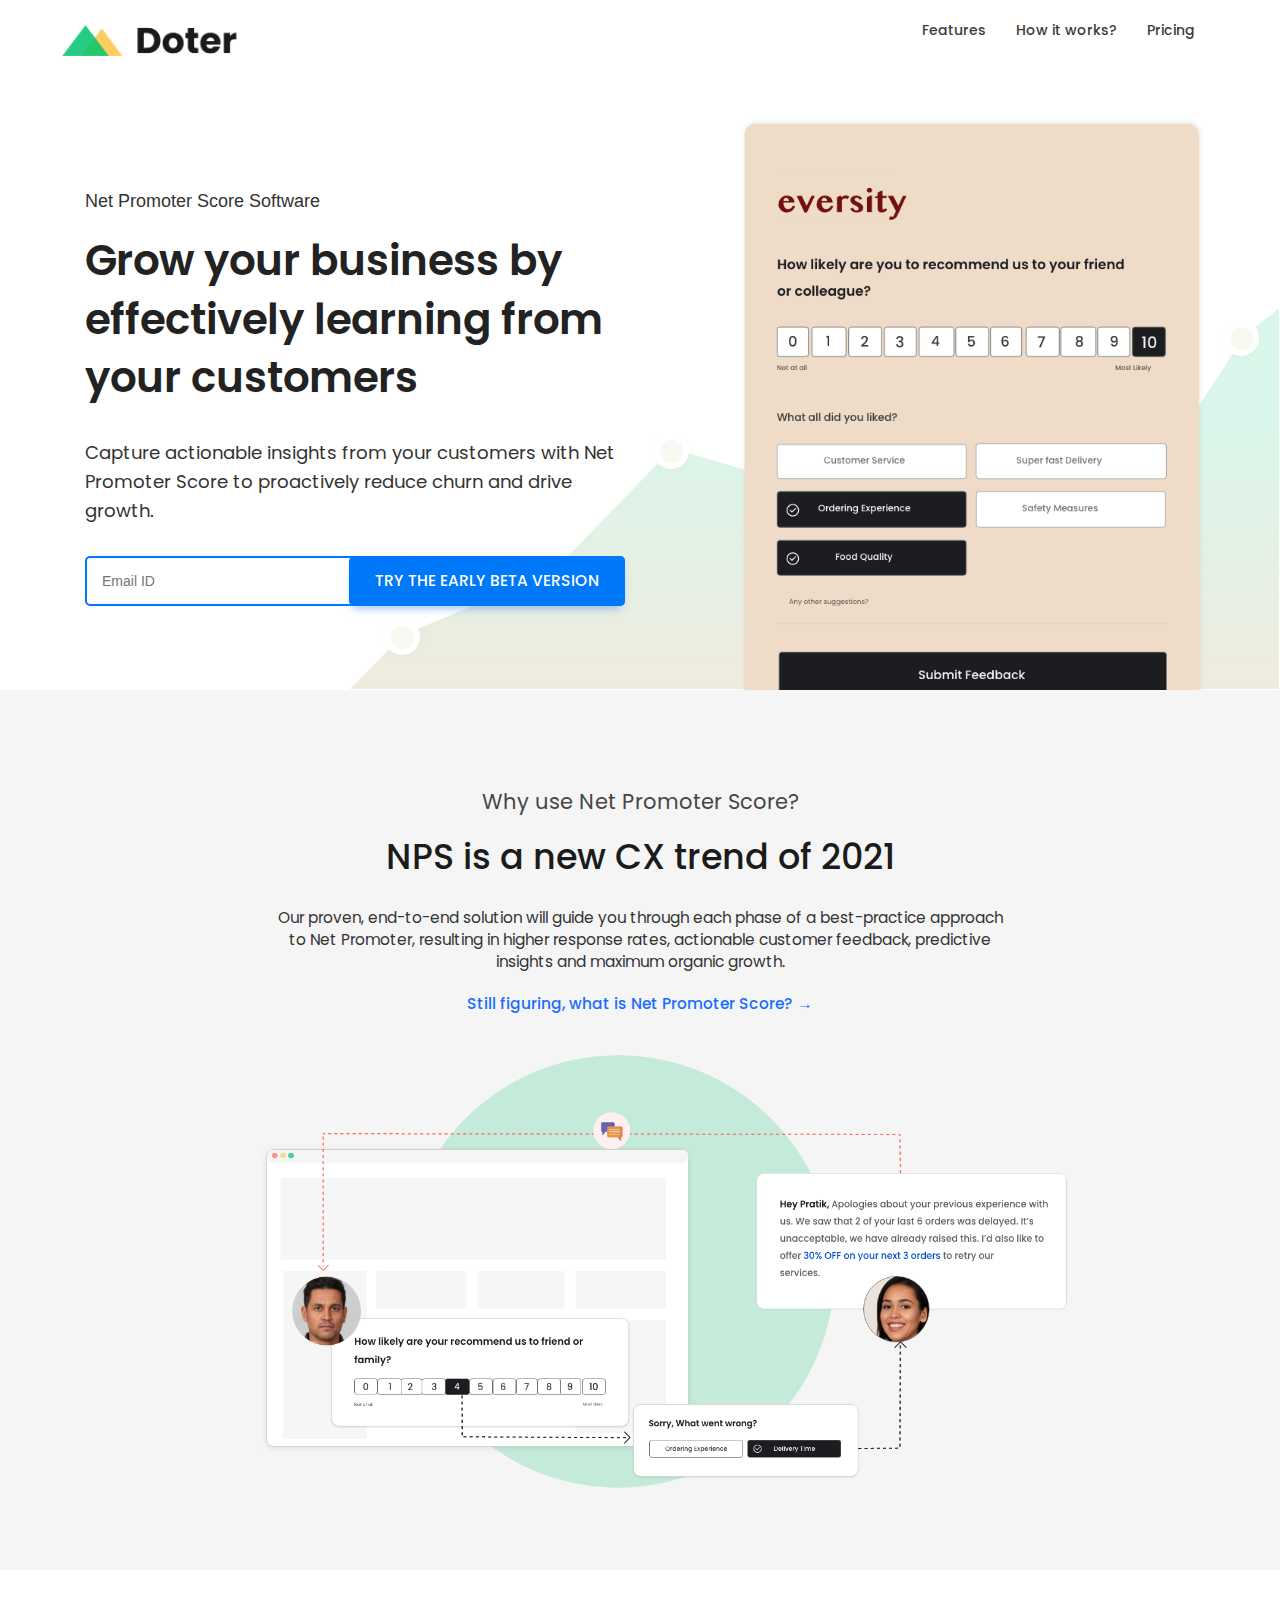
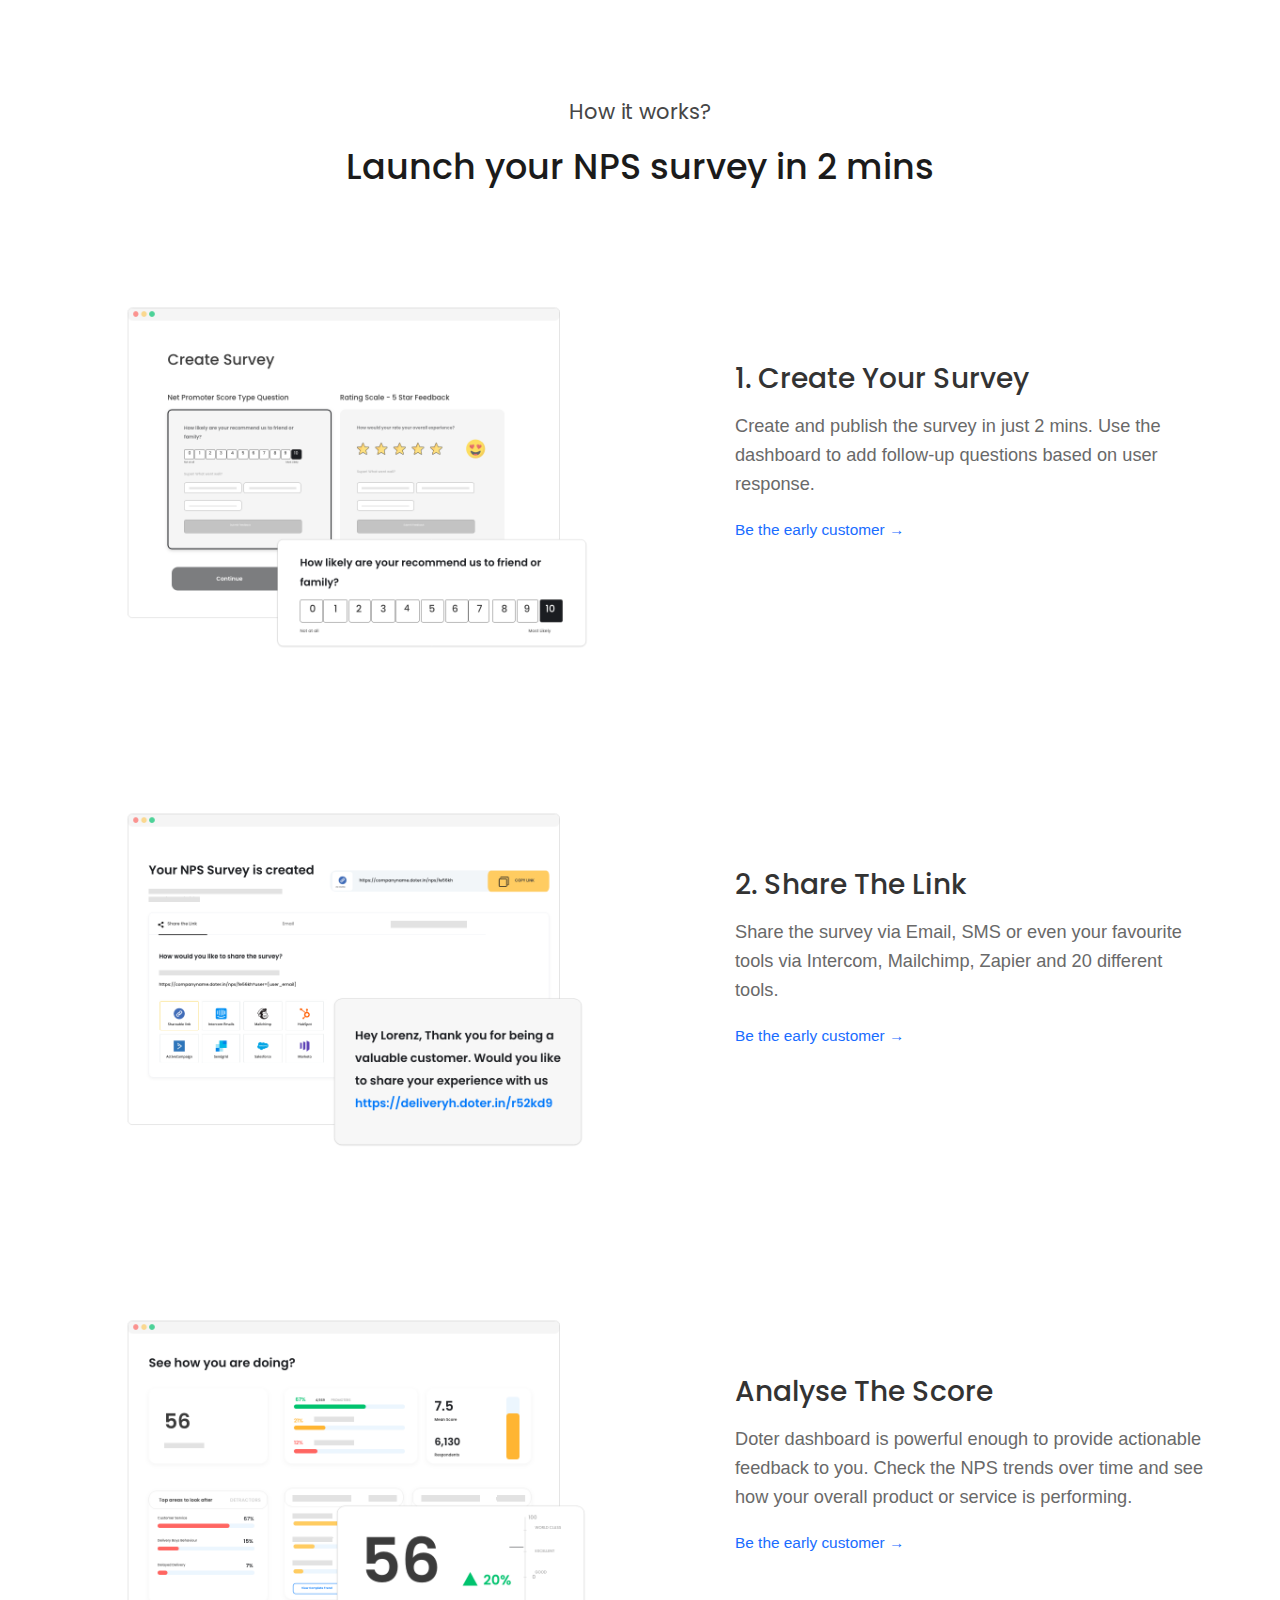
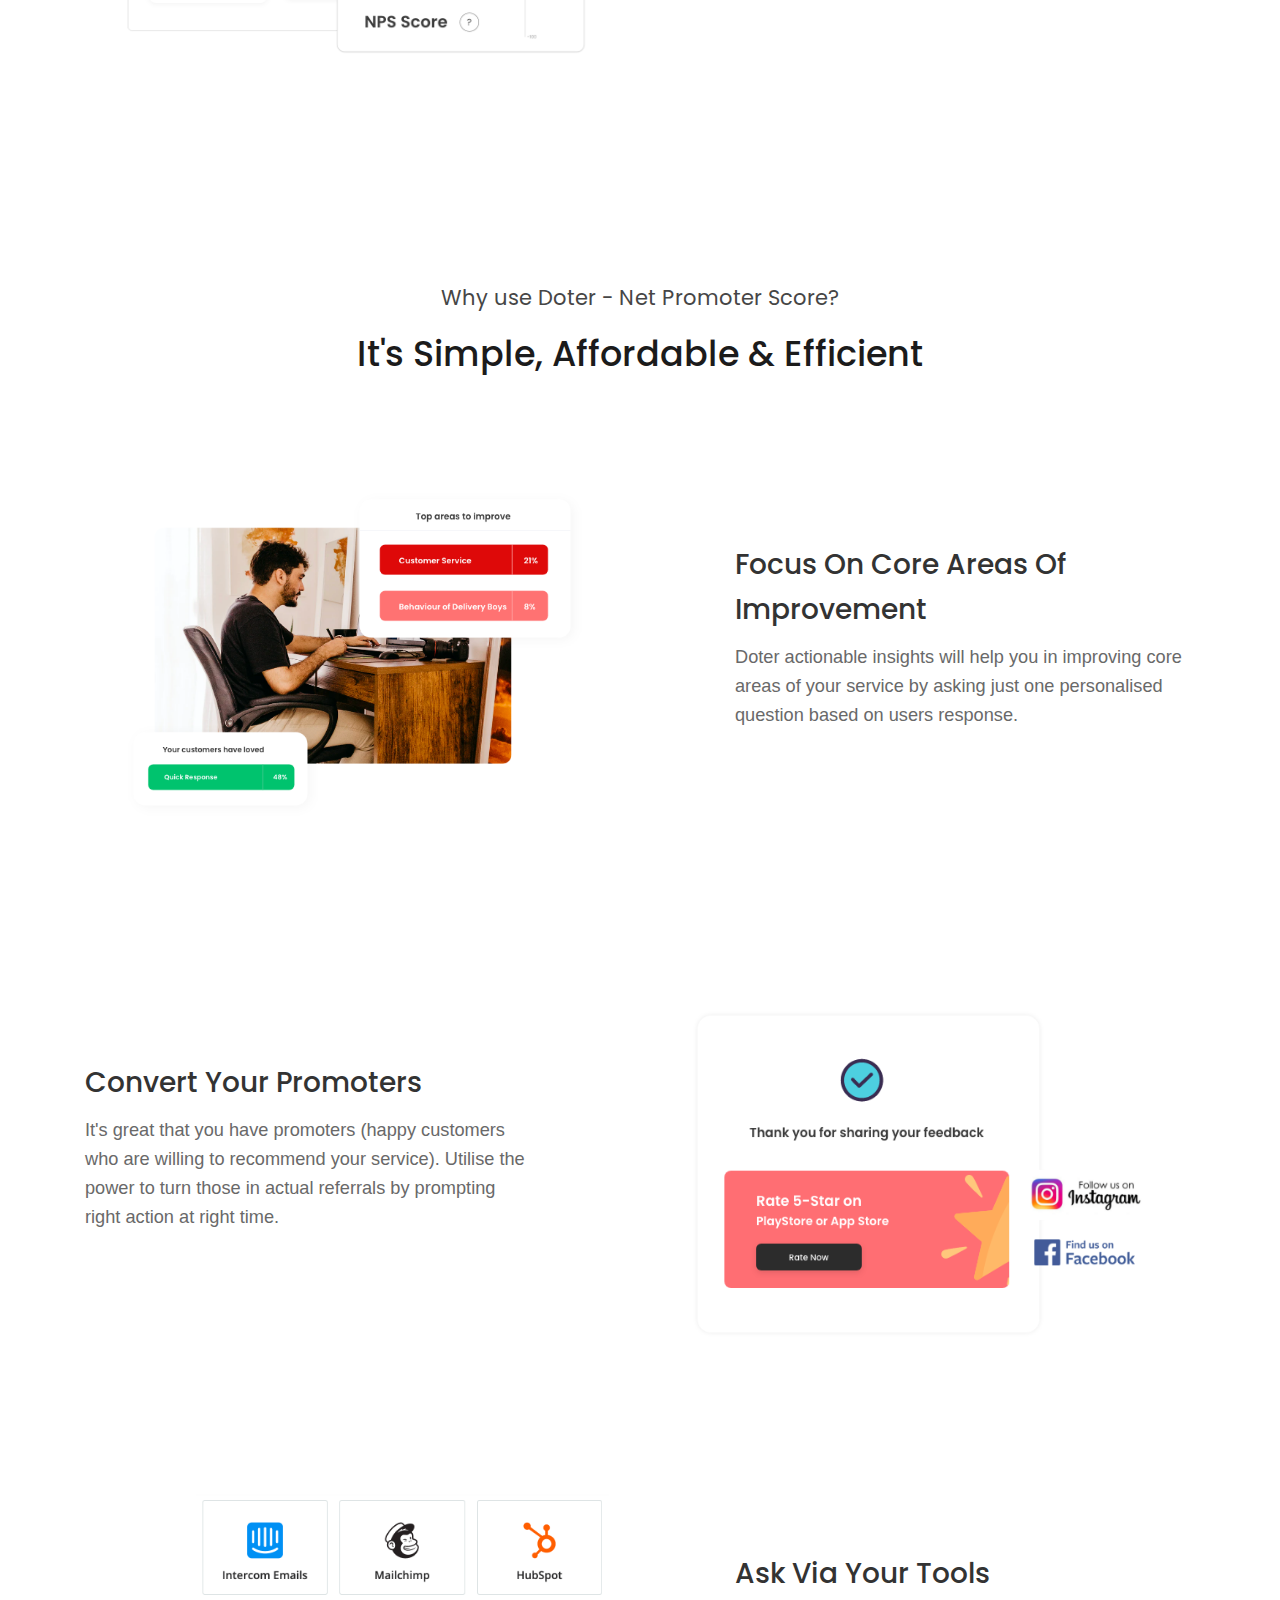
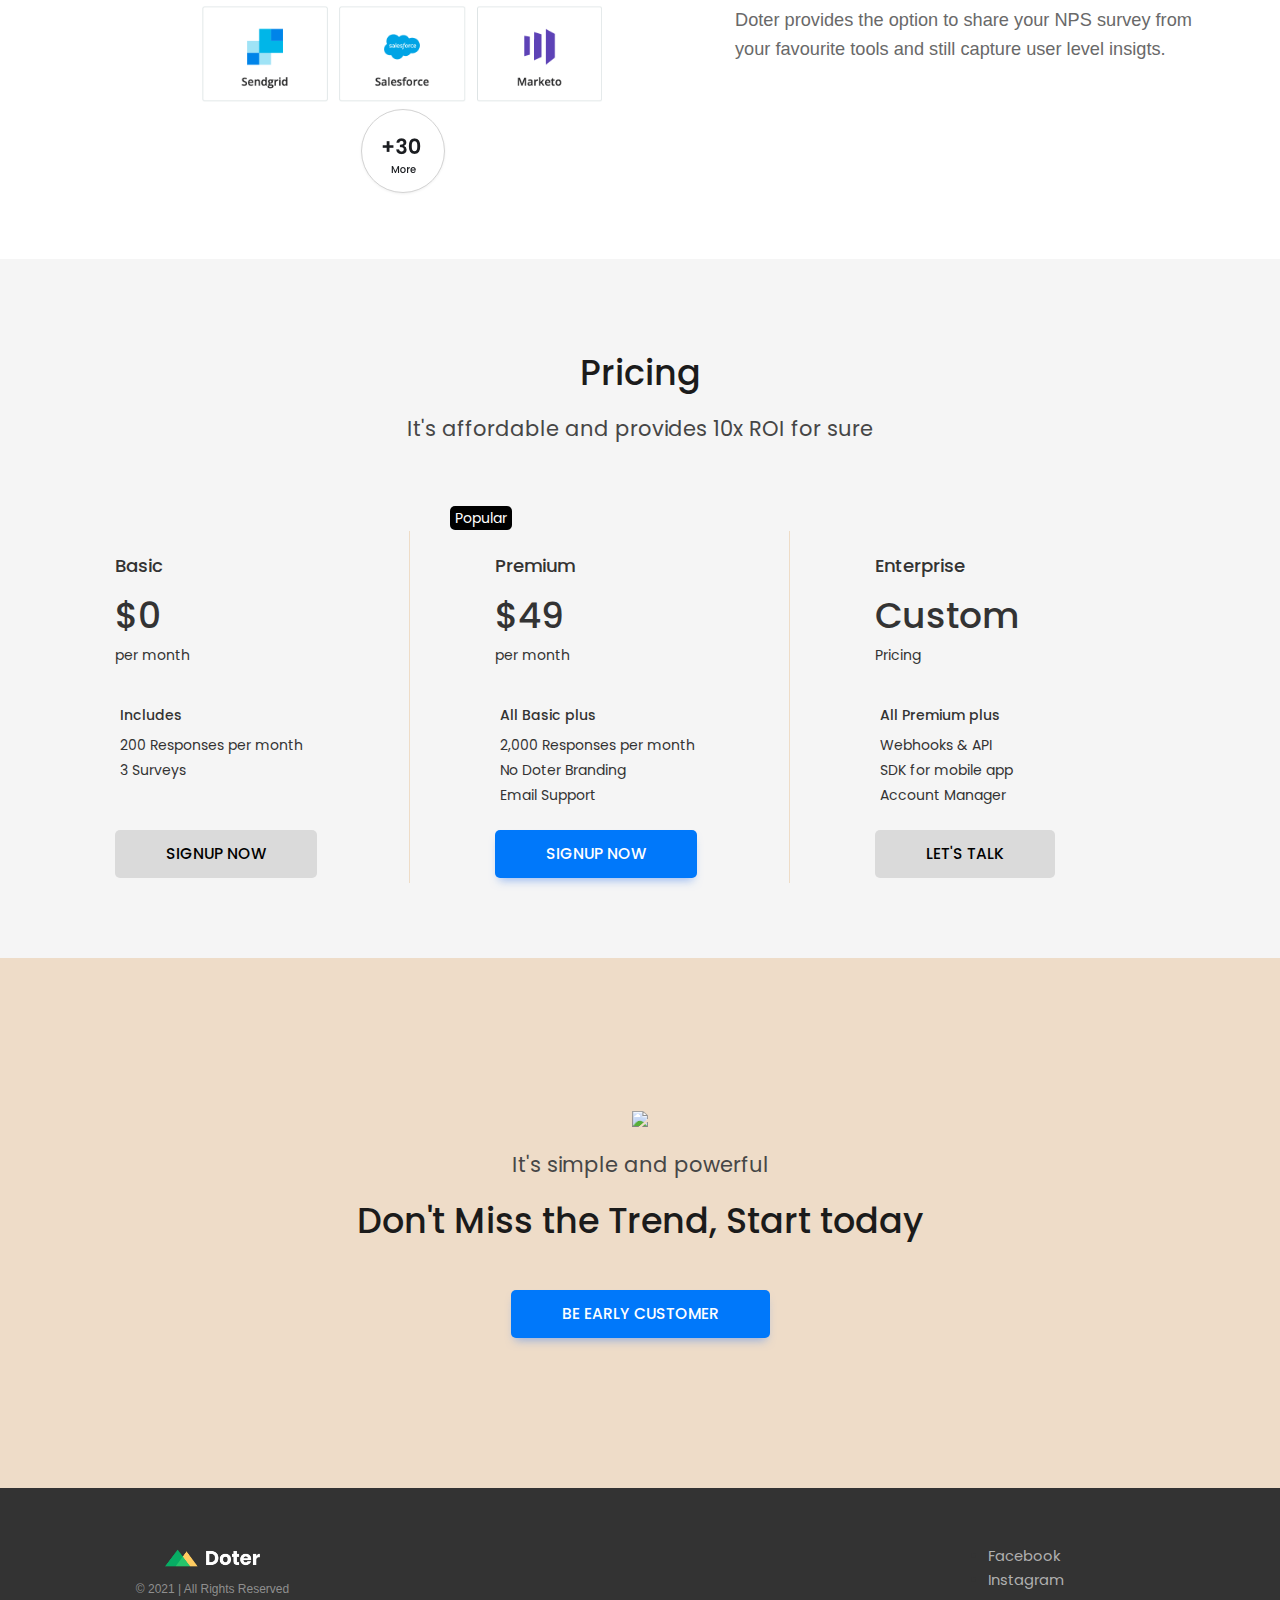
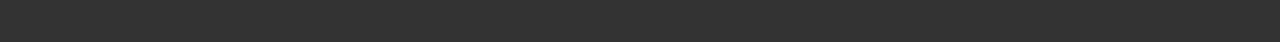
==== index.html @ 9d9ade74 "Added the Drift plugin" ====
<!DOCTYPE html>
<html lang="en">
<head>
<meta charset="utf-8">
<meta http-equiv="X-UA-Compatible" content="IE=edge,chrome=1">
<meta name="viewport" content="width=device-width, initial-scale=1.0, maximum-scale=1.0, user-scalable=no">
<meta property="fb:admins" content="">
<title>Doter - NPS Survey Tool</title>
<meta name="title" content="Doter - NPS Survey Tool">
<meta name="description" content="Use Net Promoter Score to capture actionable insights from your customers to proactively reduce churn and drive growth. Forever free plan available to get you started.">
<!-- Open Graph / Facebook -->
<meta property="og:type" content="website">
<meta property="og:url" content="https://www.doter.co/">
<meta property="og:title" content="Doter - NPS Survey Tool">
<meta property="og:description" content="Use Net Promoter Score to capture actionable insights from your customers to proactively reduce churn and drive growth. Forever free plan available to get you started.">
<meta property="og:image" content="https://i.imgur.com/sknbDnj.png">
<meta property="twitter:card" content="summary_large_image">
<meta property="twitter:url" content="https://www.doter.co/">
<meta property="twitter:title" content="Doter - NPS Survey Tool">
<meta property="twitter:description" content="Use Net Promoter Score to capture actionable insights from your customers to proactively reduce churn and drive growth. Forever free plan available to get you started.">
<meta property="twitter:image" content="https://i.imgur.com/sknbDnj.png">

<link rel="shortcut icon" type="image/jpg" href="https://i.imgur.com/Pq2RTw8.png"/>
<link rel="preconnect" href="https://fonts.gstatic.com">
<link href="https://fonts.googleapis.com/css2?family=Poppins:wght@400;500;600;700&display=swap" rel="stylesheet">
<link rel="stylesheet" href="css/bootstrap.min.css" type="text/css">
<link rel="stylesheet" href="css/common.css" type="text/css">
<link rel="stylesheet" href="css/home.css" type="text/css">
<link rel="stylesheet" href="css/prism.css" type="text/css">
</head>
<body>
<div class="container-wrap">
	<nav class="navbar navbar-default navbar-inverse navbar-home header navbar-transparent topnav mobile" role="navigation">
		<div class="container topnav">
			<div class="navbar-header">
				<!-- <button type="button" class="navbar-toggle" data-toggle="collapse"
						data-target="#bs-example-navbar-collapse-1">
					<a href="#"> Login </a>
				</button> -->
				<a class="navbar-brand topnav" href="/"> <img src="img/doter-logo-wh-1.png" class="logo img-responsive" alt="Doter"></a>
			</div>
			<div class="collapse navbar-collapse" id="bs-example-navbar-collapse-1">
				<ul class="nav navbar-nav navbar-right">
					<li class=""><a class="page-scroll" href="#features">Features</a></li>
					<li class=""><a class="page-scroll" href="#how-it-works"> How it works?</a></li>
					<li class=""><a class="page-scroll" href="#pricing"> Pricing</a></li>
					<!-- <li class="btn-h-login"><a class="page-scroll btn-head-login" href="#" > Login </a></li> -->
				</ul>
			</div>
		</div>
	</nav>	<!-- Header -->
<div class="home-top-section section-home-header bg-white">
	<div class="container">
			<div class="mobile"></div>
			<div class="col-md-6 col-sm-12 head-content intro-message text-left font">
				<h4 class="section-text">Net Promoter Score Software</h4>
				<h1 class="text-bg">Grow your business by effectively learning from your customers</h1>
				<div class="mar-t-30 no-padding">
					<h3>Capture actionable insights from your customers with Net Promoter Score to proactively reduce churn and drive growth.</h3>
					<div class="mar-t-30 no-padding">
						<form id="join-waitlist" method="post" action="https://api.formcake.com/api/form/898a1844-baef-4533-847d-206c8673f91e/submission">
							<input type="email" placeholder="Email ID" name="email" id="email" class="input-form-email" required/>
							<button type="submit" class="btn btn-main btn-main-home btn-main-home-waitlist" id="btn-betalist"> Try the early beta version </button>
							<!-- <h4 class="sec-message"> 86 users waiting </h4> -->
						</form>	
						<div id="waitlist-thanks"> Thank you for the sharing your email. We will reach out to you with a quick product demo and try out the beta product. </div>
						<!-- <h4 class="sec-message"> No credit card required </h4>
						<h4 class="sec-message"> FREE forever plan available </h4> -->
					</div>
				</div>
			</div>	
			<div class="col-md-5 col-md-offset-1 col-sm-12">
				<div class="intro-img intro-img-abs"> <img class="__img" src="img/main-survey4.png"> </div>
			</div>
			<div class="clearfix"></div>
		</div>
	</div>
</div>
<section class="pad-75 bg-light-grey pos-rel">
	<div class="container">
        <div class="section-title text-center">
        	<h4>Why use Net Promoter Score?</h4>
        	<h2> NPS is a new CX trend of 2021</h2>
        	<div class="col-md-8 col-md-offset-2 mar-t-20">
        		<p class="mar-b-20"> Our proven, end-to-end solution will guide you through each phase of a best-practice approach to Net Promoter, resulting in higher response rates, actionable customer feedback, predictive insights and maximum organic growth.</p>
        		<a href="#join-waitlist" class="btn-basic mar-t-30">Still figuring, what is Net Promoter Score? &#8594;</a>
        	</div>
        	<div class="col-md-10 col-md-offset-1 mar-t-20 main-section-img">
        		<img class="__img" src="img/main-section-3.png"> 
        	</div>	
        	<div class="clearfix"></div>
        </div>
    </div>
</section>        
<!--  <section class="pad-50 bg-dark-blue pos-rel">
	<div class="container">
        <div class="section-title text-center">
        	<h4 class="text-white">Trusted by 1000+ local stores</h4>
        </div>
        <div>
        	<ul class="product-categories">
	            <li> <div class="col-md-3 col-xs-2"> <img src="https://i.imgur.com/DaxDMt1.png" alt="Online Milk Delivery"> </div>
	            	 <div class="col-md-9 col-xs-10"> <h5> Grocery Store </h5> </div>
	            	 <div class="clearfix"></div>
	          	</li>
	          	<li> <div class="col-md-3 col-xs-2"> <img src="https://i.imgur.com/9ysGSbn.png" alt="Online Milk Delivery"> </div>
	            	 <div class="col-md-9 col-xs-10 no-padding"> <h5> Bakery & Cake Shop </h5> </div>
	            	 <div class="clearfix"></div>
	           	</li>
	          	<li> <div class="col-md-3 col-xs-2"> <img src="https://i.imgur.com/y8yGzyO.png" alt="Online Milk Delivery"> </div>
	            	 <div class="col-md-9 col-xs-10"> <h5> Sweets Shop </h5> </div>
	            	 <div class="clearfix"></div>
	          	</li>
	          	<li> <div class="col-md-3 col-xs-2"> <img src="https://i.imgur.com/InZ6X5l.png" alt="Online Milk Delivery"> </div>
	            	 <div class="col-md-9 col-xs-10"> <h5> Flower Shop </h5> </div>
	            	 <div class="clearfix"></div>
	          	</li>
	          	<li> <div class="col-md-3 col-xs-2"> <img src="https://i.imgur.com/oeuK0PM.png" alt="Online Milk Delivery"> </div>
	            	 <div class="col-md-9 col-xs-10"> <h5> Fish & Meat Mart </h5> </div>
	            	 <div class="clearfix"></div>
	          	</li>
	          	<li> <div class="col-md-3 col-xs-2"> <img src="https://i.imgur.com/qQRiybR.png" alt="Online Milk Delivery"> </div>
	            	 <div class="col-md-9 col-xs-10"> <h5> +100 More types </h5> </div>
	            	 <div class="clearfix"></div>
	          	</li>
	        </ul>
        </div>
	</div>    
</section>  --> 
<section class="section-outcomes pad-75 bg-white" id="how-it-works">
    <div class="container">
        <div class="section-title text-center mar-t-50">
            <h4>How it works?</h4>
            <h2>Launch your NPS survey in 2 mins</h2>
        </div>	
        <div class="mar-t-50">
	        	<div class="col-md-6 col-sm-6 col-xs-12 mar-t-20">
		            <div class="mockup mockup-main mockup-main-left">
		                <img src="img/hw-main-create-1.png" class="img-responsive animated zoomIn" alt="">
		            </div>  
		        </div>
	        	<div class="col-md-5 col-md-offset-1 col-sm-offset-0 col-sm-6 col-xs-12 section-text pad-50 mar-t-50 mockup-section-text-m">
		            <h3 class="group-title">1. Create your survey</h3>
		            <p class="mar-b-20">
		               Create and publish the survey in just 2 mins. Use the dashboard to add follow-up questions based on user response.
					</p>
					<a href="#join-waitlist" class="btn-basic mar-t-30">Be the early customer &#8594; </a>
		            <div class="clearfix"></div>
		        </div>  
		        <div class="clearfix"></div>
	    </div>
        <div class="mar-t-50">
	        	<div class="col-md-6 col-sm-6 col-xs-12 mar-t-20">
		            <div class="mockup mockup-main mockup-main-left">
		                <img src="img/hw-share.png" class="img-responsive animated zoomIn" alt="">
		            </div>  
		        </div>
	        	<div class="col-md-5 col-md-offset-1 col-sm-offset-0 col-sm-6 col-xs-12 section-text pad-50 mar-t-50 mockup-section-text-m">
		            <h3 class="group-title">2. Share the link</h3>
		            <p class="mar-b-20">
		               Share the survey via Email, SMS or even your favourite tools via Intercom, Mailchimp, Zapier and 20 different tools.
					</p>
					<a href="#join-waitlist" class="btn-basic mar-t-30">Be the early customer &#8594; </a>
		            <div class="clearfix"></div>
		        </div>  
		        <div class="clearfix"></div>
	    </div>
	    <div class="mar-t-50">
	        	<div class="col-md-6 col-sm-6 col-xs-12 mar-t-20">
		            <div class="mockup mockup-main mockup-main-left">
		                <img src="img/hw-analyse.png" class="img-responsive animated zoomIn" alt="">
		            </div>  
		        </div>
	        	<div class="col-md-5 col-md-offset-1 col-sm-offset-0 col-sm-6 col-xs-12 section-text pad-50 mar-t-50 mockup-section-text-m">
		            <h3 class="group-title">Analyse the score</h3>
		            <p class="mar-b-20">
		               Doter dashboard is powerful enough to provide actionable feedback to you. Check the NPS trends over time and see how your overall product or service
		               is performing.
					</p>
					<a href="#join-waitlist" class="btn-basic mar-t-30">Be the early customer &#8594; </a>
		            <div class="clearfix"></div>
		        </div>  
		        <div class="clearfix"></div>
	    </div>
     </div>
</section> 
<section class="section-outcomes pad-50 bg-white" id="features">
    <div class="container">
        <div class="section-title text-center mar-t-50">
            <h4>Why use Doter - Net Promoter Score?</h4>
            <h2>It's Simple, Affordable & Efficient</h2>
        </div>	
        <div class="inner-container">
        	<div class="mar-t-50">
	        	<div class="col-md-6 col-sm-6 col-xs-12 mar-t-20">
		            <div class="mockup mockup-main mockup-main-left">
		                <img src="img/why-top-areas-to-improve.png" class="img-responsive animated zoomIn" alt="">
		            </div>  
		        </div>
	        	<div class="col-md-5 col-md-offset-1 col-sm-offset-0 col-sm-6 col-xs-12 section-text pad-50 mar-t-50 mockup-section-text-m">
		            <h3 class="group-title">Focus on core areas of improvement</h3>
		            <p>
		               Doter actionable insights will help you in improving core areas of your service by asking just one personalised question based on users response.
					</p>
		            <div class="clearfix"></div>
		        </div>  
		        <div class="clearfix"></div>
	    	</div>
        </div>
    </div>
</section> 

<section class="bg-white pad-50">
    <div class="container">
        <div class="inner-container">
        	<div class="col-md-6 col-sm-6 col-xs-12 pull-right">
	            <div class="mockup mockup-main">
	                <img src="img/why-convert-promoters.png" class="img-responsive animated zoomIn" alt="">
	            </div>  
	        </div>
	        <div class="col-md-5 col-sm-6 col-xs-12 section-text mockup-section-text-m pull-left">
	            <div class="pad-t-75 no-xs-padding">
	            	<h3 class="group-title">Convert your promoters</h3>
		            <p>
		               It's great that you have promoters (happy customers who are willing to recommend your service). Utilise the power to turn those in actual referrals by prompting right action at right time.
					</p>
				</div>	
	        </div>  
	        <div class="clearfix"></div>
        </div>
    </div>
</section> 
<section class="section-outcomes pad-20 bg-white">
    <div class="container">
        <div class="inner-container">
        	<div class="col-md-7 col-sm-6 col-xs-12">
	            <div class="mockup mockup-main mockup-main-left">
	                <img src="img/av-tools.png" class="img-responsive animated zoomIn" alt="">
	            </div>  
	        </div>
        	<div class="col-md-5 col-sm-6 col-xs-12 section-text pad-50 mar-t-30 no-xs-padding">
	            <h3 class="group-title">Ask via your tools</h3>
	            <p>
	               Doter provides the option to share your NPS survey from your favourite tools and still capture user level insigts.
				</p>
	            <div class="clearfix"></div>
	        </div>  
	        <div class="clearfix"></div>
        </div>
    </div>
</section> 
<section class="feature-box pad-75 bg-light-grey" id="pricing">
    <div class="container">
        <div class="section-title text-center">
            <h2>Pricing</h2>
            <h4> It's affordable and provides 10x ROI for sure</h4>
        </div>
        <div class="col-md-4 mar-t-30">
            <div class="feature pricing">
                <h3>Basic</h3>
                <h1>$0</h1>
                <p>per month</p>
                <ul>
                	<li class="text-bold"> Includes </li>
                	<li class="mar-t-10"> 200 Responses per month </li>
                	<li> 3 Surveys </li>
                </ul>	
                <a class="btn btn-main btn-main-home btn-pricing" href="#join-waitlist"> Signup Now </a> 
            </div>
        </div>
        <div class="col-md-4 mar-t-30">
            <div class="feature pricing">
            	<p class="popular-tag"> Popular </p>
            	<h3>Premium</h3>
                <h1>$49</h1>
                <p>per month</p>
                <ul>
                	<li class="text-bold"> All Basic plus </li>
                	<li class="mar-t-10"> 2,000 Responses per month </li>
                	<li> No Doter Branding </li>
                	<li> Email Support</li>
                </ul>
                <a class="btn btn-main btn-main-home" href="#join-waitlist"> Signup Now </a> 
            </div>
        </div> 
        <div class="col-md-4 mar-t-30">
            <div class="feature pricing no-border">
                <h3>Enterprise</h3>
                <h1>Custom</h1>
                <p>Pricing</p>
                <ul>
                	<li class="text-bold"> All Premium plus </li>
                	<li class="mar-t-10"> Webhooks & API</li>
                	<li> SDK for mobile app</li>
                	<li> Account Manager</li>
                </ul>
                <a class="btn btn-main btn-main-home btn-pricing" href="#join-waitlist"> Let's Talk </a> 	
            </div>
        </div>
        <div class="clearfix"></div>
    </div>
</section>
<section class="section-info bg-light-yellow pad-75" id="Trend">
	<div class="section-title text-center pad-75">
		<img src="https://i.imgur.com/cpG6Cti.png" height="64px">
	     <h4>It's simple and powerful</h4>
	     <h2>Don't Miss the Trend, Start today</h2>
	     <div class="mar-t-50">
	     <a target="_blank" class="btn btn-main btn-main-home" href="#">
			Be Early Customer
		</a> 
		</div>
	</div>	
</section>
<footer>
	<div class="footer container">
		<div class="col-md-3 text-center">
			<h3><a href="#"> <img src="img/doter-logo-bl-bg.png" height="30px" alt="Doter Free NPS Survey Tool"></a></h3>
			<h6 class="text-grey text-center"> © 2021 | All Rights Reserved </h6>

		</div>
		<div class="col-md-3 mar-t-20">
			<ul class="footer-links">
				<!-- <li><a href="#"> Blog </a></li>
				<li><a href="#"> Sitemap </a></li> -->
			</ul>
		</div>
		<div class="col-md-3 mar-t-20">
			<ul class="footer-links">
				<!-- <li><a href="/terms"> Terms & Conditions </a></li>
				<li><a href="/terms"> Privacy & Policy </a></li> -->
			</ul>
		</div>
		<div class="col-md-3 mar-t-20">
			<ul class="footer-links">
				<li><a href="https://www.facebook.com/doternps" target="_blank">Facebook</a></li>
				<li><a href="#" target="_blank"> Instagram</a></li>
			</ul>
		</div>
		<div class="clearfix"></div>
	</div>
</footer>
</body>
<!-- <script src="js/jquery.js"></script>
<script src="js/bootstrap.min.js"></script>
<script src="js/jquery.easing.min.js"></script>
<script src="js/jquery.mousewheel-3.0.6.pack.js"></script>
 <script>
    // jQuery to collapse the navbar on scroll
function collapseNavbar() {
    if ($(".navbar").offset().top > 50) {
        $(".navbar-fixed-top").addClass("top-nav-collapse");
    } else {
        $(".navbar-fixed-top").removeClass("top-nav-collapse");
    }
}

$(window).scroll(collapseNavbar);
//$(document).ready(collapseNavbar);

// jQuery for page scrolling feature - requires jQuery Easing plugin
$(function() {
    $('a.page-scroll').bind('click', function(event) {
        var $anchor = $(this);
        $('html, body').stop().animate({
            scrollTop: $($anchor.attr('href')).offset().top
        }, 1500, 'easeInOutExpo');
        event.preventDefault();
    });
});

// Closes the Responsive Menu on Menu Item Click
$('.navbar-collapse ul li a').click(function() {
  if ($(this).attr('class') != 'dropdown-toggle active' && $(this).attr('class') != 'dropdown-toggle') {
    $('.navbar-toggle:visible').click();
  }
});
    	$(document).ready(function () {
    		if($(window).width() > 727) {
    			$(".top-angle").css("border-right-width",$(window).width());
				$(".top-angle-transparent").css("border-left-width",$(window).width());
    		}
    		else {
    			$(".top-angle").css("border-right-width",0);
				$(".top-angle-transparent").css("border-left-width",0);
    		}
  
    		collapseNavbar();
		});
</script> -->
<!-- Global site tag (gtag.js) - Google Analytics -->
<script src="https://cdnjs.cloudflare.com/ajax/libs/jquery/3.3.1/jquery.min.js"></script>
<script src="js/script.js"></script>
<script async src="https://www.googletagmanager.com/gtag/js?id=G-2B9RQHQQE8"></script>
<script>
  window.dataLayer = window.dataLayer || [];
  function gtag(){dataLayer.push(arguments);}
  gtag('js', new Date());

  gtag('config', 'G-2B9RQHQQE8');
</script>
<!-- Start of Async Drift Code -->
<script>
"use strict";

!function() {
  var t = window.driftt = window.drift = window.driftt || [];
  if (!t.init) {
    if (t.invoked) return void (window.console && console.error && console.error("Drift snippet included twice."));
    t.invoked = !0, t.methods = [ "identify", "config", "track", "reset", "debug", "show", "ping", "page", "hide", "off", "on" ], 
    t.factory = function(e) {
      return function() {
        var n = Array.prototype.slice.call(arguments);
        return n.unshift(e), t.push(n), t;
      };
    }, t.methods.forEach(function(e) {
      t[e] = t.factory(e);
    }), t.load = function(t) {
      var e = 3e5, n = Math.ceil(new Date() / e) * e, o = document.createElement("script");
      o.type = "text/javascript", o.async = !0, o.crossorigin = "anonymous", o.src = "https://js.driftt.com/include/" + n + "/" + t + ".js";
      var i = document.getElementsByTagName("script")[0];
      i.parentNode.insertBefore(o, i);
    };
  }
}();
drift.SNIPPET_VERSION = '0.3.1';
drift.load('g6db7cegce9f');
</script>
<!-- End of Async Drift Code -->
</html>
---- css/common.css ----
/*==== Commons styles =====*/
@font-face {
	font-family: 'Lato';
	font-style: normal;
	font-weight: 300;
	src: local('Lato Light'), local('Lato-Light'), url(https://fonts.gstatic.com/s/lato/v11/dPJ5r9gl3kK6ijoeP1IRsvY6323mHUZFJMgTvxaG2iE.woff2) format('woff2');
	unicode-range: U+0100-024F, U+1E00-1EFF, U+20A0-20AB, U+20AD-20CF, U+2C60-2C7F, U+A720-A7FF;
}

/* latin */
@font-face {
	font-family: 'Lato';
	font-style: normal;
	font-weight: 300;
	src: local('Lato Light'), local('Lato-Light'), url(https://fonts.gstatic.com/s/lato/v11/EsvMC5un3kjyUhB9ZEPPwg.woff2) format('woff2');
	unicode-range: U+0000-00FF, U+0131, U+0152-0153, U+02C6, U+02DA, U+02DC, U+2000-206F, U+2074, U+20AC, U+2212, U+2215, U+E0FF, U+EFFD, U+F000;
}

/* latin-ext */
@font-face {
	font-family: 'Lato';
	font-style: normal;
	font-weight: 400;
	src: local('Lato Regular'), local('Lato-Regular'), url(https://fonts.gstatic.com/s/lato/v11/UyBMtLsHKBKXelqf4x7VRQ.woff2) format('woff2');
	unicode-range: U+0100-024F, U+1E00-1EFF, U+20A0-20AB, U+20AD-20CF, U+2C60-2C7F, U+A720-A7FF;
}

/* latin */
@font-face {
	font-family: 'Lato';
	font-style: normal;
	font-weight: 400;
	src: local('Lato Regular'), local('Lato-Regular'), url(https://fonts.gstatic.com/s/lato/v11/1YwB1sO8YE1Lyjf12WNiUA.woff2) format('woff2');
	unicode-range: U+0000-00FF, U+0131, U+0152-0153, U+02C6, U+02DA, U+02DC, U+2000-206F, U+2074, U+20AC, U+2212, U+2215, U+E0FF, U+EFFD, U+F000;
}

/* latin-ext */
@font-face {
	font-family: 'Lato';
	font-style: normal;
	font-weight: 500;
	src: local('Lato Bold'), local('Lato-Bold'), url(https://fonts.gstatic.com/s/lato/v11/ObQr5XYcoH0WBoUxiaYK3_Y6323mHUZFJMgTvxaG2iE.woff2) format('woff2');
	unicode-range: U+0100-024F, U+1E00-1EFF, U+20A0-20AB, U+20AD-20CF, U+2C60-2C7F, U+A720-A7FF;
}
/* latin */
@font-face {
	font-family: 'Lato';
	font-style: normal;
	font-weight: 500;
	src: local('Lato Bold'), local('Lato-Bold'), url(https://fonts.gstatic.com/s/lato/v11/H2DMvhDLycM56KNuAtbJYA.woff2) format('woff2');
	unicode-range: U+0000-00FF, U+0131, U+0152-0153, U+02C6, U+02DA, U+02DC, U+2000-206F, U+2074, U+20AC, U+2212, U+2215, U+E0FF, U+EFFD, U+F000;
}
/*== Rupee Font ===*/
@font-face {
	font-family: 'Rupakara';
	font-style: normal;
	font-weight: 400;
	src: url('/fonts/Rupakara.ttf') format('ttf');
	unicode-range: U+0100-024F, U+1E00-1EFF, U+20A0-20AB, U+20AD-20CF, U+2C60-2C7F, U+A720-A7FF;
}

@font-face {
	font-family: "Flaticon";
	src: url("/fonts/Flaticon.eot");
	src: url("/fonts/Flaticon.eot?#iefix") format("embedded-opentype"),
	url("/fonts/Flaticon.woff") format("woff"),
	url("/fonts/Flaticon.ttf") format("truetype"),
	url("/fonts/Flaticon.svg#Flaticon") format("svg");
	font-weight: normal;
	font-style: normal;
}

@media screen and (-webkit-min-device-pixel-ratio:0) {
	@font-face {
		font-family: "Flaticon";
		src: url("./Flaticon.svg#Flaticon") format("svg");
	}
}

[class^="flaticon-"]:before, [class*=" flaticon-"]:before,
[class^="flaticon-"]:after, [class*=" flaticon-"]:after {
	font-family: Flaticon;
	font-style: normal;
	margin-left: 20px;
}

.flaticon-html:before { content: "\f100"; }
.flaticon-laptop:before { content: "\f101"; }
.flaticon-medal:before { content: "\f102"; }
.flaticon-modal-list:before { content: "\f103"; }
.flaticon-people:before { content: "\f104"; }
.flaticon-resume:before { content: "\f105"; }

body {
	margin:0;
	padding: 0;
	overflow-x: hidden;
}
.no-margin {
	margin: 0;
}

.no-padding {
	padding: 0;
}

.font-rupee {
	font-family:'Rupakara';
}
.dsp-inline {
	display: inline;
}
.dsp-flex {
	display: flex;
}
.font-nm {
	font-weight: 400;
}
.full-height {
	min-height: 100vh;
}
.pad-75 {
	padding: 75px 0;
}
.pad-50 {
	padding: 50px 0;
}

.pad-20 {
	padding: 20px 0;
}

.pad-30 {
	padding: 30px 0;
}

.pad-t-20 {
	padding-top: 20px;
}

.pad-t-30 {
	padding-top: 30px;
}
.pad-t-50 {
	padding-top: 50px;
}

.pad-t-75 {
	padding-top: 75px;
}

.pad-15 {
	padding: 15px;
}
.pad-25 {
	padding: 25px;
}
.pad-lr-15 {
	padding-left:1.5em;
	padding-right: 1.5em;
}
.pad-lr-50 {
	padding-left:5em;
	padding-right: 5em;
}
.mar-t-5{
	margin-top: 5px;
}
.mar-l-5{
	margin-left: 5px;
}
.mar-l-10{
	margin-left: 10px;
}
.mar-l-15{
	margin-left: 15px;
}
.mar-t-10 {
	margin-top: 10px;
}

.mar-t-20 {
	margin-top: 20px;
}

.mar-t-30 {
	margin-top: 30px;
}

.mar-t-40 {
	margin-top: 40px;
}

.mar-t-50 {
	margin-top: 50px;
}
.mar-t-75 {
	margin-top: 75px;
}
.mar-t-100{
	margin-top: 100px;
}
.mar-t-200{
	margin-top: 200px;
}
.mar-tb-50 {
	margin-top: 50px;
	margin-bottom: 50px;
}
.mar-b-20 {
	margin-bottom: 20px;
}
.mar-b-40 {
	margin-bottom: 40px;
}

.pos-rel {
	position: relative;
}
.max-100 {
	max-width:100%;
}
.wrap-container {
	max-width: 1000px;
	margin: 0 auto;
}

.wrap-container__max-800 {
	max-width: 800px;
	margin: auto auto;
}

.btn-normal {
	border-radius: 2px;
	width: 150px;
	padding: 10px 10px;
	font-size: 1em;
}
.text-bold {
	font-weight: 500;
}

.bg-bluish {
	background: #F9FBFF;
}
.bg-light-yellow {
	background: #EEDCC8;
}
.bg-light-blue {
	background: #e4f1fe;
}
.bg-sky-blue {
	background: #2693d4;
}
.bg-light-grey {
	background: #f5f5f5;
}
.bg-lightish-grey {
	background: #fafafa;
}

.bg-blue {
	background: #2f2756;
}
.bg-semidark-blue {
	background: #7cc5f1;
}
.bg-white {
	background: #FFFFFF;
}

.bg-dark-grey {
	background: #384047;
}
.bg-dark-blue {
	background: #2c2b4c;
}
.bg-purple{background:#9039b3;}

.bg-dark-teal {
	background: #2b485a;
}
.bg-dark-red {
	background: #523028;
}
.text-white {
	color: #FFFFFF;
}
.text-skyblue {
	color: #95efdb;
}
.text-primary {
	color:#E62E51;
}
.text-light-teal {
	color: #95efdb;
}
.text-light-white {
	color: #F5F5F5;
}
.text-grey {
	color: #797979;
}
.text-light-gray {
	color: rgba(255, 255, 255, 0.79);
}

.text-sec-light-gray {
	color: #999999;
}

.text-grey {
	color: #888888;
}

.text-dark-grey {
	color: #3E3E3E;
}

.text-pink {
	color: #E62E51;
}

.text-caps {
	text-transform: uppercase;
}

.main-container {
    width: 100%;
    max-width: 1180px;
    margin-left: auto;
    margin-right: auto;
}

.z-top {
	z-index: 99;
}
.max-width__500 {
	max-width: 500px;
}
.height-screen__100 {
	height:100vh;
}
.height-screen__70 {
	height:70vh;
}
.min-height-screen__70 {
	min-height: 70vh;
}
.align-center {
	position: relative;
	float: none;
	margin-left:auto;
	margin-right:auto;
}

/* Updating the Nav bar */
.navbar-inverse .navbar-nav>.active>a, .navbar-inverse .navbar-nav>.active>a:hover, .navbar-inverse .navbar-nav>.active>a:focus {
	background: transparent;
	border-bottom: 3px solid #FF5252;
	padding-bottom:12px;
}
@media (max-width:767px) {
	.dsp-sm-block {
		display: block;
	}
}
@media (max-width:467px) {
	.dsp-block-mobile {
		display: block;
	}
}
---- css/home.css ----
.bg-grad-section-pur {
	background: linear-gradient(45deg, #F2E2FA, #FEFDE6);
}
.bg-grad-section-green {
    background: linear-gradient(45deg, #a8ffef, #f2ffbf);
 }
 .bg-grad-section-blue {
    background: linear-gradient(45deg, #d9ffa663, #faefff8c);
}
.bg-dark-blue {
    background: #212d97;
}
.header {
	min-height: 60px;
	padding: 5px 0;
	position:absolute;
	width:100%;
	z-index:999;
}

.header.navbar-transparent {
	background: transparent;
	border: transparent;
}

.header.navbar-bg-black {
	background: #222222;
	border: #222222;
	-webkit-transition: background-color 700ms linear;
	-moz-transition: background-color 700ms linear;
	-o-transition: background-color 700ms linear;
	-ms-transition: background-color 700ms linear;
	transition: background-color 700ms linear;
}
.header .navbar-nav li {
	padding: 15px 15px 0;
}
.font-text {
	font-family: 'Poppins', "Helvetica Neue", Helvetica, Arial, sans-serif;
}
.header .navbar-nav li a {
	font-size: 1em;
	font-weight: 500;
	font-family: 'Poppins', "Helvetica Neue", Helvetica, Arial, sans-serif;
	color: #3a3a3a;
	padding:0;
}

.header .navbar-nav li.active a {
	border-bottom: 3px solid #FF5252;
	padding-bottom: 12px;
}

.header .navbar-nav li a:hover {
	color: #0e0e0e;
}
.header .navbar-nav li.btn-h-login {
	padding: 3px 15px;
}
.header .navbar-nav li a.btn-head-login {
	background: #f7f7f7;
    border: 1px solid #dcdcdc;
    padding: 7px 30px;
    margin-top: 5px;
    border-radius: 30px;
    color: #4c4c4c;
    font-size: 0.98em;
}

.header .navbar-nav li a.btn-head-login:hover {
	border-bottom: 0;
	background: #F1F1F1;
}

.navbar-brand {
	padding: 0;
}

.navbar-brand img {
	height: 55px;
    margin-top: 8px;
}

.bg-gradient {
	background: linear-gradient(90deg, rgba(0, 0, 0, 0.95), rgba(0, 0, 0, 0.15));
	position: absolute;
	top: 0;
	left: 0;
	height: 100%;
	width: 100%;
}
.bg-home-grad {
	background: linear-gradient(rgba(15, 9, 51, 0.49), rgba(47, 38, 85, 0.84))
}
.bg-trans-blue {
	background: rgba(36, 25, 97, 0.88);
}
.bg-trans-yellow {
	background: #faf8e299;
}
.bg-grad-blue-green {
	background: linear-gradient(90deg, rgba(16, 11, 101, 0.95), rgba(9, 197, 49, 0.48));
}
.bg-grad-pink-blue {
	background: linear-gradient(90deg, rgba(134, 15, 59, 0.95), rgba(9, 32, 197, 0.48));
}
.bg-grad-yel-orange {
	background: linear-gradient(90deg, rgba(101, 77, 11, 0.95), rgba(197, 87, 9, 0.48));
}
.bg-grad-blue-black {
	background: linear-gradient(90deg, rgba(11, 93, 101, 0.95), rgba(0, 0, 0, 0.54));
}
.bg-grad-section-blue-white {
    background: linear-gradient(#fff,rgba(6,179,242,.1));
}
.bg-grad-section-purp-white {
    background: linear-gradient(#fff,rgba(94, 23, 235, 0.12));
}
.bg-full-gradient {
	background: rgba(0,0,0,0.72);
	position: absolute;
	top: 0;
	left: 0;
	height: 100%;
	width: 100%;
}

.section-home-header {
	position: relative;
	padding-top:13em;
	padding-bottom:6em;
	background: url('../img/bg-lite.png') no-repeat;
	background-position: bottom right;
}

.intro-header {
	text-align: left;
	color: #F8F8F8;
	background-size: cover;
}

.intro-message {
	position: relative;
}

.intro-message-sm {
	padding: 8% 0 6%;
}

.intro-message > h1 {
	margin-bottom: 0.3em;
	text-shadow:0 1px 1px rgba(0, 0, 0, 0.05);
	font-size: 3em;
	line-height: 1.4em;
	font-family: 'Poppins', 'Helvetica', 'sans-serif';
	font-weight: 600;
	color:#222;
	position: relative;
}
.intro-message > h2 {
	margin-bottom: 0.3em;
	text-shadow:0 1px 1px rgba(0, 0, 0, 0.2);
	font-size: 3em;
	font-family: 'Poppins', 'Helvetica', 'sans-serif';
	font-weight: 500;
	position: relative;
}

.intro-message h3 {
	font-size: 1.3em;
	font-weight:400;
	font-family:'Poppins','Helvetica','sans-serif';
	line-height: 1.6em;
}
.intro-message h4.sec-message {
    font-weight: 400;
    font-size: 1em;
    color: #696969;
}
.main-section-img img {
	max-width: 100%;
}

#waitlist-thanks {
	font-family: 'Poppins';
}
/*.intro-message h1:after {
	position: absolute;
	top: -25px;
	left: 45%;
	width: 100px;
	height: 5px;
	background-color: #ecfbad;
	content: '';
	text-align: center;
}*/

.download-icons img {
    height: 55px;
    margin-right: 15px;
    margin-top: 10px;
}
.btn-main {
	font-size: 1.1em;
	font-weight: 400;
	font-family:'Poppins', 'Helvetica Neue', 'sans-serif';
	color: #FFFFFF;
	background: #09ab4b;
	border-radius: 5px;
	padding: 12px 50px;
	text-transform: capitalize;
}

.btn-main:hover, .btn-main:focus {
	color: #FFFFFF;
	background: #17b959;
}

.btn-main-home {
	color: #FFFFFF;
    background: #0078FA;
    font-weight: 500;
    text-transform: uppercase;
    box-shadow: 0px 6px 10px -4px rgba(77, 138, 240, 0.58);
}

.btn-main-home:hover, .btn-main-home:focus {
	color: #FFFFFF;
	background:#026ada;
}
.btn-main-home-waitlist{
	position: absolute;
    right: 15px;
    padding: 13px 25px;
}
.btn-basic {
	color: rgb(25, 108, 255);
    font-weight: 500;
    font-size: 1.1em;
}
.btn-sm-main {
	padding:13px 40px;
	font-size:1.2em;
	width: auto;
}

.intro-divider {
	width: 400px;
	margin-left: auto;
	margin-right: auto;
	border-top: 1px solid #F8F8F8;
	border-bottom: 1px solid rgba(0, 0, 0, 0.2);
}

.intro-img {
	max-width: 100%;
}

.intro-img .__img {
	max-width: 100%;
}

.intro-img-abs {
	position: absolute;
	right:0;
	top:-70px;
}
.intro-img-abs .__img{
	max-width: 100%;
}
.divider {
	height:2px;
	width: 
}
/*==== Product Catetgories =====*/
ul.product-categories {
    list-style: none;
    padding-left: 0;
    text-align: center;
}
ul.product-categories li {
    display: inline-block;
    padding:5px 10px;
    margin-top: 20px;
    margin-right: 20px;
    background: #fff;
    border: 1px solid #dcdcdc;
    border-radius: 4px;
    box-shadow: 0px 1px 1px 2px rgba(0,0,0,0.05);
}
ul.product-categories li img {
    display: block;
    height: 35px;
    margin: 10px auto;
}
ul.product-categories li h5 {
        font-size: 1.1em;
    line-height: 2.2em;
    color: #4e4e4e;
    text-align: center;
}
/*==== Featured =====*/
ul.featured {
    list-style: none;
    padding-left:0;
}

ul.featured li {
    display: inline-block;
    margin: 15px 45px;
}
ul.featured li img {
    height:65px;
    opacity: 0.8;
    -webkit-filter: grayscale(100%); /* Safari 6.0 - 9.0 */
  	filter: grayscale(100%);
}
ul.featured li a:hover img {
    opacity: 1;
}

ul.featured-sm li img {
    height:35px; /*-- For Footer Logo ---*/
}

/*=== Feature Box ====*/
.feature-box {
    position: relative;
    z-index: 999;
    /*background: linear-gradient(0deg,hsl(216deg 59% 22% / 73%) 0,#1521b396), #313A78;*/
    /*color: #b9b9b9;*/
}
.feature-box .col-md-4 {
    padding-right: 40px;
    padding-left: 40px;
}
.feature {
    text-align: left;
    margin-top: 35px;
    padding: 5px 25px 5px 0;
    font-family: 'Poppins','Helvetica','sans-serif';
}
.feature .__img {
    text-align: left;
}
.feature .__img img {
    max-width: 100%;
    margin:0 auto;
}
.feature .__name {
    font-size: 1.15em;
    margin-top: 30px;
    font-weight: 500;
}
.feature p {
    margin: 10px 0 35px;
    font-size: 1em;
}
.max-height-225 {
	max-height: 225px;
}

/*===== Pricing =====*/
.feature.pricing {
	padding: 5px;
	border-right: 1px solid #eedcc7;
}
.feature.pricing.no-border {
	border-right: 0;
}
.feature.pricing h1{

}

.feature.pricing h3 {
    font-size: 1.3em;
}

.pricing ul {
    list-style: none;
    padding: 5px;
    height: 120px;
}
.pricing ul li {
	margin-bottom: 5px;
}
.pricing .btn-pricing {
	background: #dadada;
    color: #000;
    box-shadow: none;
}
.pricing p.popular-tag {
	position: absolute;
	background: #000;
	color: #fff;
	left:0;
	top:0;
	padding:2px 5px;
    border-radius: 5px;
}

.hiw input, .hiw textarea {
	width: 80%;
    outline: none;
    border: 1px solid #efefef;
    font-size: 1.1em;
    font-family: inherit;
    padding: 10px 15px;
}
.hiw input.__url {
	border-radius: 5px;
	box-shadow: 0 3px 20px rgba(88,105,125,.15);
}
.hiw .btn-post-request {
	padding:7px 50px;
	border-radius: 5px;
	clear:both;
}
/*====Default Section Styles ====*/
.section-outcomes {
    background-repeat: repeat;
    background-size: 100%;
    background-position-x: -150px;
}
.section-title h2 {
    font-family: 'Poppins', 'Helvetica', 'sans-serif';
    font-weight: 500;
    color: #1b1b1b;
    font-size: 2.5em;
}
.section-title.text-white h2 {
	color:#fff;
}	
.section-title h4 {
	font-family: 'Poppins','Helvetica', 'sans-serif';
    margin: 20px auto;
    color: #464646;
    font-size: 1.5em;
    line-height: 1.6em;
    font-weight: 400;
    width: 70%;
}
.section-title h4.text-white {
	color:#fff;
}
.section-title p {
	font-size:1.1em;
}
.inner-container {
	width: 100%;
	margin:0px auto;
}
h3.group-title {
    font-family: 'Poppins', 'Helvetica', 'sans-serif';
    text-transform: capitalize;
    font-size: 2em;
    position: relative;
    line-height: 1.6em;
}
/*h3.group-title::after {
    content: '';
    position: absolute;
    top: -15px;
    left: 0;
    height: 3px;
    width: 35px;
    background: #444;
}*/
.section-text p {
    color: #696969;
    font-size: 1.3em;
    line-height: 1.6em;
}
.mockup {
	margin:0 2.5em;
}
.mockup-large {
	margin:0;
}

.mockup img {
	max-width: 60%;
    height: auto;
    margin: 3em auto;
}
.mockup-large img{
	margin:0;
	max-width: 140%;
}
.mockup img.img-center {
	margin:0 auto;
}
.mockup-main img{
	max-width: 100%;
    height: auto;
}
/*.mockup-main-left img {
	margin-left:-25%;
}*/
.cta i {
	margin-left:3px;
	font-size: 0.9em;
}
.btn-cta {
	font-size: 1.3em;
    line-height: 1.3;
    display: inline-block;
    font-family: 'Poppins','Helvetica', 'sans-serif';
    font-weight: 500;
    color: #222;
    padding: 6px 0;
    background: 0;
    border: 0;
    outline: 0;
    box-shadow: none;
}
.btn-cta:hover, .btn-cta:focus {
	color: #000;
	text-decoration: underline;
}


/**=====  Benefits =====**/
.ht-feature {
    margin-top:50px;
    font-family: 'Lato','Helvetica Neue','sans-serif';
}
.ht-feature .ht-feature-icon {
    font-size: 3.7em;
    color: #fff;
}
.ht-feature .ht-feature-icon {
    font-size: 3.7em;
    color: #fff;
}
.ht-feature .ht-feature-details p {
    font-size: 1em;
}
.ht-feature-icon img {
	width: 100%;
}

/*---- Certificate ---*/
.section-certificate {
    background: #2f2756;
    background-image: url(../img/bg-cert3.png);
    background-repeat: repeat;
    background-size: 30%;
}
.section-certificate p{
	color: #a7a7a7;
    font-family: 'Poppins';
    font-size: 1.1em;
    margin-top: 15px;
}

/* Show the Mentor Profiles */
.section-mentors .container {
	max-width: 980px;
}
.card-mentors .card-main-course {
    height: 450px;
    background: #fff;
}
.card-lists a.card-links {
    color: inherit;
    font-family: 'Poppins', 'sans-serif';
    text-decoration: none;
}
.card-mentors .card-image {
    height: 230px;
}

.card-main-course .card-image {
    position: relative;
    height: 280px;
    width: 100%;
    text-align: center;
    background: url('https://media.licdn.com/dms/image/C4E03AQFoDdN4LUOV7A/profile-displayphoto-shrink_200_200/0?e=1531958400&v=beta&t=7258ZHucVPIA4CwnqA_1-l0dSiGqP2D9dNJ6HZj4Kx0');
    background-repeat: no-repeat;
    background-size: 100%;
}
.card-main-course .card-desc {
    background: #fff;
    text-align: center;
    padding: 20px 30px;
    border: 1px solid #dedede;
    -webkit-transition: all 0.3s ease;
    transition: all 0.3s ease;
    position: relative;
}
a.btn-view-course {
    margin: 40px auto 0;
    display: block;
    width: 100%;
    padding: 10px;
    border: 1px solid #6d6d6d;
    box-shadow: 0 3px 8px rgba(0,0,0,0.15);
    font-family: 'Poppins','sans-serif';
    background: #222;
    color: #fff;
    -webkit-transition: all 0.3s ease;
    transition: all 0.3s ease;
    text-decoration: none;
}


/*== First Signup form ====*/

#join-waitlist .input-form-email {
	border: 2px solid #0078fa;
    border-radius: 5px;
    height: 50px;
    padding: 10px 15px;
    width: 100%;
    font-weight: 500;
    color: #191616;
    font-size: 1em;
    outline: 0;
}

.btn-submit-email {
	font-size: 1.2em;
	color: #FFFFFF;
	background: #FF5454;
	border-radius: 0;
	padding: 10px 30px;
	text-transform: capitalize;
}

.btn-submit-email:hover {
	color: #FFFFFF;
}

/*==== Course Lists ====*/

/* @todo - Remove the course card CSS */
.course-card {
	position: relative;
	padding: 10px 25px;
	background: #FFFFFF;
	box-shadow: 0 0 4px rgba(0, 0, 0, 0.15);
	transition: all 0.3s ease;
}
.course-card:after {
	content:'';
	background: transparent url(https://ga-shop-production-herokuapp-com.global.ssl.fastly.net/assets/images/icon-arrow_2SeVd.svg) 50% no-repeat;
	position:absolute;
	right:20px;
	top:30px;
	visibility: hidden;
}
.course-card::after {
	content:'';
	position: absolute;
	height: 4em;
	width: 4em;
	right: 10px;
	top: 50px;
	opacity:0.45;
	-webkit-transition: all 0.3s ease;
	transition: all 0.3s ease;
	background: transparent url(http://www.free-icons-download.net/images/right-angle-bracket-symbol-icon-65027.png) 50% no-repeat;
	background-size: cover;
}
.course-card:hover {
	box-shadow: 0 0 30px rgba(0, 0, 0, 0.15);
}
.course-card:hover::after {
	right: 0px;
	visibility: visible;
	-webkit-transition: all 0.3s ease;
	transition: all 0.3s ease;
}
.course-card .new-tag {
	position: absolute;
	left: 0;
	background: #f34444;
	color: #fff;
	font-size: 0.95em;
	padding: 1px 10px;
}
.card-main-course .coming-soon {
	position: absolute;
	height: 100%;
	width: 100%;
	left: 0;
	top: 0;
	background: rgba(245, 245, 245, 0.78);
	z-index: 99;
}
.card-main-course .coming-soon span {
	color: #fff;
	font-size: 1em;
	text-transform: uppercase;
	background: #30198a;
	padding: 5px 10px;
}
.card-mentors .card-main-course.__review {
    height: 260px;
    position: relative;
    border:1px solid #dedede;
}    
.card-mentors .card-main-course.__review .card-desc {
	border:none;
	position: static;
}
.card-main-course.__review p {
	text-align: left;
	font-family: 'Poppins','Helvetica','sans-serif';
	line-height: 1.6em;
    margin-top: 10px;
    position: relative;
}
.card-main-course.__review p::before {
	position: absolute;
	content:'';
	left: -20px;
    top: -40px;
    height: 50px;
    width: 50px;
	background: url('http://d9hhrg4mnvzow.cloudfront.net/try.bloc.io/alumni/9c2d0f06-_01s01e01s01e000000.png') no-repeat;
	background-size: contain;
}

.card-main-course.__review .st-details {
    display: table;
    position: absolute;
    bottom:20px;
    font-family: 'Poppins','Helvetica','sans-serif';
}
.card-main-course.__review .st-details .__image, .card-main-course.__review .st-details .__details {
	display: table-cell;
    vertical-align: middle;
    padding: 0 8px;
    text-align: left;
}
.card-main-course.__review .st-details .__image img {
	display: inline-block;
    border-radius: 50%;
    width: 50px;
    height: auto;
}
.card-main-course.__review .st-details h5 {
	font-weight: 500;
    font-size: 1.2em;
    font-family: 'Poppins','Helvetica','sans-serif';
    margin: 0px 0 8px;
}
.card-main-course.__review .st-details h6 {
	margin:0;
	font-family: 'Poppins','Helvetica','sans-serif';
}
.card-desc h3 {
    margin-top: 0;
    font-size: 1.3em;
    font-weight: 500;
    font-family: 'Poppins';
    color: #151515;
}

.card-desc .c-logo img {
	height:40px;
}
.mock-int-card {
	padding: 30px 20px 45px 50px
}

.btn-learn-more {
	height: auto;
	text-transform: uppercase;
	border: 0;
	color: #FFFFFF;
	font-size: 1.1em;
	word-spacing: 2px;
	padding: 12px 20px;
	background: #9858FF;
}

.btn-learn-more:hover, .btn-learn-more:focus {
	background: #9858FF;
	color: #FFFFFF;
}

/*====  ====*/
.section-reviews {
	background: #f0f5f5;
}
/* ==== Pricing Details ====*/
#pricing-cont {
	font-family: 'Poppins','Helvetica','sans-serif';
}
#pricing-cont h1 {
	display: inline-block;
}
#pricing-cont sup {
	top:-0.2em;
}
#pricing-cont h3.or-price {
    position: absolute;
    font-weight: 400;
    font-size: 1.7em;
    display: inline-block;
    margin-left: 20px;
    margin-top: 30px;
}
#pricing-cont h3.or-price::after {
    position: absolute;
    content: '';
    display: block;
    width: 100%;
    height: 2px;
    background: #616161;
    top: 55%;
    margin-top: -2px;
    left: 8%;
    transform: rotate(-8deg);
}
.course-pricing h5.early-discount {
    color: #6f6f6f;
    font-size: 1em;
    font-weight: 400;
    display: inline;
    padding: 4px 20px;
}

.course-date {
    background: #fff;
    font-family: 'Poppins';
    display: table;
    vertical-align: middle;
    width: 100%;
    box-shadow: 0 5px 15px rgba(0, 0, 0, 0.21);
}
.course-date .__date {
	display: table-cell;
	width: 80%;
	padding: 10px 30px;
}
.course-date .__apply {
	display: table-cell;
	width: 20%;
	text-align: center;
}
.__date h3 {
    font-size: 1.4em;
    color: #404040;
}
.__date h4 {
    font-size: 1.2em;
    color: #555;
    font-weight: 400;
    margin-top: 15px;
}
.__date h5 {
    font-size: 1em;
    color: #424242;
    font-weight: 400;
    margin-top: 15px;
}
.__apply {
	background: #ede9ff;
}
.__apply h5 {
    font-size: 1.25em;
    margin-bottom: 15px;
}
ul.options {
	margin-left: 15%;
	margin-top: 30px;
}

ul.options li {
	margin: 10px auto;
	font-size: 1.1em;
}

/*==== Mentors =====*/
.indv-mentor {
	background: #FFFFFF;
	margin-top: 20px;
	padding: 25px 12px;
	border: 1px solid #EFEFEF;
	border-radius: 4px;
	transition: all 0.3s ease;
}
.indv-mentor:hover {
	box-shadow: 0 0 38px rgba(0,0,0,.15);
	transition: all 0.3s ease;
}

.indv-mentor img.img-circle {
	height: 125px;
}

.indv-mentor .profile-details h4 {
	margin-top: 20px;
	font-size: 1em;
	font-weight: 500;
	color: #616161;
	text-transform: uppercase;
	font-family: 'Poppins', "Helvetica Neue", Helvetica, Arial, sans-serif;
}

.indv-mentor .profile-details h5 {
	font-size: 1em;
	color: #909090;
}
.indv-mentor .profile-details h5.company {
	color: #555;
}

.btn-apply-mentor {
	width: auto;
	height: auto;
	padding: 12px 30px;
	font-size: 1.2em;
	text-transform: none;
	background: linear-gradient(#444444, #000000);
	border: 0;
	color: #FFFFFF;
}

.btn-apply-mentor:hover {
	color: #FFFFFF;
	background: #000000;
}

/*==== Contact section ====*/
.bg-contact {
	background: #E62E51;
	background-size: cover;
	min-height: 350px;
	position: relative;
	overflow: hidden;
}

.contact-overlay {
	background: #FFFFFF;
	position: relative;
	padding: 30px 35px;
	font-family: 'Poppins', "Helvetica Neue", Helvetica, Arial, sans-serif;
}

.form-body input.form-control {
	border: 2px solid #E6E6E6;
	background: #FAFAFA;
	height:45px;
}

.form-body input.form-control:focus {
	border-color: #66AFE9;
}

.contact-us .ques-title {
	font-size: 2em;
	font-weight: bold;
	color: #444444;
}

.contact-us p {
	font-size: 1.3em;
	color: #555555;
	margin: 20px auto;
}

.contact-feature {
	font-family: 'Poppins', 'Helvetica Neue', 'sans-serif';
}

.contact-feature h5 {
	font-size: 1.2em;
}

.contact-feature p {
	color: #F5F5F5;
	font-size: 0.9em;
}
/*===== Ul Feature List =======**/
ul.feature-list {
	list-style: none;
    font-family: 'Helvetica Neue', 'sans-serif';
    padding: 0;
}
ul.feature-list i {
	margin: 3px 15px;
    display: inline-block;
    float: left;
    vertical-align: middle;
    font-size: 1.3em;
    width: 25px;
    text-align: center;
}
ul.feature-list li {
	margin-top:18px;
	font-size: 1.2em;
	color: #696969;
}
/*== Testimonials Page ===*/
img.quote-img {
    position: relative;
    height: 50px;
    top: 0;
    left: 48%;
    opacity: 0.2;
}
.review-card{
	font-family: 'Helvetica','sans-serif';
    background: #fff;
    padding: 35px 30px 25px;
    margin-top: 30px;
    text-align: center;
    box-shadow: 0 0 80px rgba(0, 0, 0, 0.09);
    min-height: 300px;
}
.review-card img {
	height:65px;
	margin-bottom: 15px;
}
.review-card h4 {
	font-size: 1.3em;
}
.review-card h5 {
	color:#8a8a8a; 
}
.review-card p {
    font-size: 1.1em;
    margin-top: 10px;
    color: #565656;
    min-height: 90px;
}
/*===== Mock Interview Page =======*/
ul.rounded-lists {
	list-style: none;
	padding: 0 10px;
	text-align: center;
}

ul.rounded-lists li {
	display: inline-block;
	margin: 10px 5px;
	padding: 5px 20px;
	font-size: 1.15em;
	border-radius: 40px;
	opacity: 0.9;
}

.rounded-lists img {
	height: 40px;
	margin-top: 10px;
	opacity: 0.55;
}

ul.rounded-lists li.bg-col-blue {
	background: #6868DE;
	color: #FFFFFF;
}

ul.rounded-lists li.bg-col-pink {
	background: #DC4073;
	color: #FFFFFF;
}

ul.rounded-lists li.bg-col-teal {
	background: #109E98;
	color: #FFFFFF;
}

ul.rounded-lists li.bg-col-black {
	background: #48473C;
	color: #FFFFFF;
}

ul.rounded-lists li.bg-col-purple {
	background: #BB43C3;
	color: #FFFFFF;
}

ul.rounded-lists li.bg-col-red {
	background: #E62739;
	color: #FFFFFF;
}

ul.rounded-lists li.bg-col-green {
	background: #099E3E;
	color: #FFFFFF;
}

.mock-work, .section-title {
	font-family: 'Poppins', "Helvetica Neue", Helvetica, Arial, sans-serif;
}

.mock-work p {
	padding: 0 12px;
}

.cat-title {
	position: relative;
	font-family: 'Poppins', "Helvetica Neue", Helvetica, Arial, sans-serif;
	font-weight: 500;
	margin-top: 20px;
}

.cat-title:after {
	position: absolute;
	bottom: -13px;
	left: 35%;
	width: 65px;
	height: 2px;
	background-color: #FD9B9B;
	content: '';
	text-align: center;
}

.interested-form .form-control {
	padding: 20px 10px;
	outline: 0;
	font-family: 'Poppins', "Helvetica Neue", Helvetica, Arial, sans-serif;
	font-size: 1.1em;
	width: 80%;
	margin: 10px auto;
	box-shadow: none;
	border-radius: 3px;
}

.interested-form .btn-subscribe {
	width: 80%;
	padding: 15px;
	height: auto;
	font-size: 1.15em;
	font-family: 'Poppins', "Helvetica Neue", Helvetica, Arial, sans-serif;
}

/*===== Form Highlights =====*/
.contact-highlights {
	background: #6f3bd6;
	padding: 45px 40px;
}
.contact-highlights,.contact-overlay {
	flex:1;
}
.course-contact-form {
	padding:25px 15px;
}
.course-highlight .highlights {
	padding: 15px 20px;
	font-family: 'Lato', 'sans-serif';
}
.form-horizontal .form-group {
	margin-left:0;
	margin-right: 0;
}

.high-num {
	font-size: 2em;
	font-weight: 500;
	display: block;
}

.high-details {
	max-width: 200px;
	margin: 7px auto;
	font-size: 1.1em;
}
.contact-feature {
	font-family: 'Lato', 'Helvetica Neue', 'sans-serif';
	text-align: left;
	margin-top: 20px;
}

.contact-feature h5 {
	font-size: 1.2em;
}

.contact-feature p {
	color: #F5F5F5;
	font-size: 0.9em;
}

.contact-feature img {
	width: 100%;
    padding-right: 20px;
    padding-top: 10px;
}

/*===== Footer =====*/
footer {
	background: #333333;
	padding: 35px 0;
	clear: both;
}

footer .footer-links {
	width: 240px;
	margin: 0 auto;
}

footer .footer-links li {
	font-size: 1.05em;
	font-family: 'Poppins', 'sans-serif';
	margin-top: 3px;
}

.footer-links li a {
	color: #AFAFAF;
}

.footer-links li a:hover {
	color: #FFFFFF;
	background: transparent;
}

footer .social-links {
	width: 20%;
}

.text-wh {
	color: #FFFFFF;
}

.text-grey {
	color: #8F8F8F;
}

/**--- Dashboard ----***/
#dashboard {
	background: #f3f3f3;
	min-height: 100vh;
}

.form-data label {
	margin-top: 20px;
	margin-bottom: 10px;
    font-weight: 500;
    font-size: 1.3em;
}
.form-data input.__input, .data-box {
	outline: none;
    border: 1px solid #efefef;
    font-size: 1.2em;
    font-family: inherit;
    font-weight: 600;
    color: #555;
    padding: 15px 15px;
    box-shadow: 0 1px 7px rgba(0,0,0,0.05);
    height: 60px;
}
.form-data .form-control[disabled], .form-control[readonly], fieldset[disabled] .form-control {
	background: #fbfbfb;
}
.btn-submit {
	font-size: 1.2em;
    font-weight: 400;
    font-family: 'Poppins', 'Helvetica Neue', 'sans-serif';
    color: #FFFFFF;
    background: #010237;
    padding: 12px 50px;
    text-transform: capitalize;
    margin-top: 20px;
    width: 100%;
}
.btn-submit:hover {
	color:#fff;
	background: #1f2063;
}
.integration-docs h3 {
    font-size: 2em;
    margin-bottom: 1em;
}
.integration-docs h5 {
    font-size: 1.4em;
}
.integration-docs p {
    font-size: 1.1em;
    color: #888;
}
.tip {
	    background: #fffad5;
    padding: 15px 20px;
    display: block;
    margin-top: 12px;
    border: 1px solid #f3ec4f;
    border-radius: 5px;
}    

/**---- Select box ----**/
.form-data select {
  display: block;
  width: 100%;
  border: none;
  font-size: 1.2em;
  color: #555;
  padding: 15px;
  box-shadow: 0 1px 7px rgba(0,0,0,0.05);
  -webkit-appearance: button;
  appearance: button;
  outline: none;
}

.form-data select option {
  padding: 30px;
}

.form-data .btn-sec-step {
	background: #f5f5f5;
    padding: 8px 25px;
    border: 1px solid #cacaca;
    box-shadow: 0 0px 5px 4px rgba(0,0,0,0.02);
}
/**--- List View ---**/
a.create-sheet {
	margin-top: 20px;
    background: #3a3a3a;
    padding: 10px 15px;
    border-radius: 3px;
    color: #fff;
}
a.create-sheet:hover {
	background:#000;
	text-decoration: none;
}
.card {
    border: 1px solid #dcdcdc;
    box-shadow: 0 2px 8px rgba(0,0,0,0.05);
    background: #fff;
}
.card h3 {
	margin-top:0;
}
.list-card .card {
	padding:20px 10px;
	margin-top:25px;
}
.list-card .card a {
	margin-top:10px;
	display: block;
	color: #5f5f5f;
}
.list-card .card a:hover {
	color: #424242;
}

/**---- Checkbox Design ----**/
.onoffswitch {
    position: relative; width: 75px; margin-top:25px;
    -webkit-user-select:none; -moz-user-select:none; -ms-user-select: none;
}
.onoffswitch-checkbox {
    display: none;
}
.onoffswitch-label {
    display: block; overflow: hidden; cursor: pointer;
    border: 2px solid #999999; border-radius: 20px;
}
.onoffswitch-inner {
    display: block; width: 200%; margin-left: -100%;
    transition: margin 0.3s ease-in 0s;
}
.onoffswitch-inner:before, .onoffswitch-inner:after {
    display: block; float: left; width: 50%; height: 30px; padding: 0; line-height: 30px;
    font-size: 14px; color: white; 
    box-sizing: border-box;
}
.onoffswitch-inner:before {
    content: "ON";
    padding-left: 11px;
    background-color: #474747; color: #FFFFFF;
}
.onoffswitch-inner:after {
    content: "OFF";
    padding-right: 11px;
    background-color: #DBDBDB; color: #999999;
    text-align: right;
}
.onoffswitch-switch {
    display: block; width: 18px; margin: 6px;
    background: #FFFFFF;
    position: absolute; top: 0; bottom: 0;
    right: 41px;
    border: 2px solid #999999; border-radius: 20px;
    transition: all 0.3s ease-in 0s; 
}
.onoffswitch-checkbox:checked + .onoffswitch-label .onoffswitch-inner {
    margin-left: 0;
}
.onoffswitch-checkbox:checked + .onoffswitch-label .onoffswitch-switch {
    right: 0px; 
}
@media (max-width: 760px) {
	.navbar-inverse.mobile .navbar-toggle .icon-bar {
    background-color: #4c4c4c;
}
	.no-sm-padding {
		padding: 0;
	}
	.navbar-brand img {
		height: 40px;
    	margin-top: 10px;
	}

	.intro-header {
		font-size: 12px;
	}

	.intro-header {
		text-align: center;
	}
	.program-img.pull-right {
		float:none;
		text-align:center;
	}
	.form-signup-header {
		text-align: center;
	}

	.form-signup-header .input-form-email, .form-signup-header button {
		width: 80%;
		margin-top: 12px;
	}
}

@media (max-width: 460px) {
	.btn-main-home {
		width: 100%;
		position: relative;
    	right: 0;
	}
	.intro-img-abs {
		position: relative;
		top:0;
	}
	.mar-t-50 {
		margin-top:30px;
	}
	.no-xs-padding {
		padding: 0;
	}
	.text-xs-center {
		text-align:center;
	}
	.header.mobile {
		background: #fff;
    	border-bottom: 1px solid #e5e5e5;
    	padding-left: 10px;
	}
	.header {
		min-height: 50px;
		padding: 5px 0;
	}

	.intro-header {
		font-size: 10px;
	}

	.bg-gradient.mobile {
		background: rgba(0, 0, 0, 0.5);
	}

	.section-home-header {
		/*height: 100vh;*/

		padding: 20px;
	}
	.section-head {
		padding: 0 5px;
	}

	.intro-img-abs .__img {
	    max-width: 100%;
	    position: relative;
	    top:-25px;
	}

	.top-content h1:after {
		left: 40%;
		bottom: -20px;
		top: auto;
	}

	.top-content h3 {
		margin-top: 40px;
		font-size: 1.2em;
	}

	.section-home-header .top-content {
		top: 10vh;
	}

	.top-content .btn-main {
		padding: 15px;
	}

	.intro-message {
		padding: 25% 0;
	}

	.intro-message > h1, .top-content h1 {
		font-size: 3em;
	}
	.section-info .main-title {
		font-size:1.65em;
	}

	.section-info .main-title:after {
		left: 33%;
	}

	/** Categories **/
	ul.product-categories li {
		margin:10px auto;
		width: 90%;
	}

	/* Section Title*/
	.section-title {
		padding:0 10px;
	}
	.section-title h2 {
		font-size:2em;
		line-height: 1.4em;
		text-align: center;
	}
	.section-title h4 {
		text-align: center;
		width: 100%;
		font-size: 1.1em;
	}
	.feature.pricing {
		border-right: 0;
	}
	.pricing p.popular-tag {
    	left: 20px;
    	top: -20px;
	}

	ul.featured li {
		margin: 20px 20px;
	}
	ul.featured li img {
    	height: auto;
    	max-width: 100px;
	}
	.mockup {
		margin:0;
	}
	.mockup-main img {
	    max-width: 100%;
	}
	.mockup-main img {
	    margin-left: 0;
	}
	.mockup-section-text-m {
		margin-top: 20px;
    	padding: 10px 10px;
	}
	.mockup-large {
		margin-left: -50%;
	}
	.ht-feature-icon img {
    width: 60px;
	}

	.program-img img {
		max-width: 100%;
		width: 100%;
	}

	.section-quote .panel-text {
		margin: 0 auto;
	}
	.course-card {
		padding:5px;
	}
	.course-card h3 {
		font-size:1.25em;
	}

	.sub-sections .informations {
		padding: 10px 15px;
	}
	.informations {
		text-align:center;
	}
	.informations .num {
		display:none;
	}
	.informations .icon-front {
		display:none;
	}
	ul.program-details {
		padding-left:10px;
	}
	h3.hg-title:after {
		left:40%;
	}
	.program-title {
		margin:0;
	}

	.footer .footer-links {
		text-align: left;
		width: 100%;
	}
	.mock-int-card {
		padding: 10px 20px 15px 20px;
		text-align: center;
	}

	.mock-int-card h2 {
		font-size: 1.6em;
	}

	.mock-int-card h4 {
		font-size: 1.6em;
	}
	.btn-subscribe {
		width:100%;
	}
    .contact-overlay {
	    padding:20px 12px;
    }
    .course-date .__date {
		width: 65%;
	}
	.course-date .__apply {
		width: 35%;
	}
}
@media (min-width: 1200px) {
	.container {
		width: 1170px;
	}
}
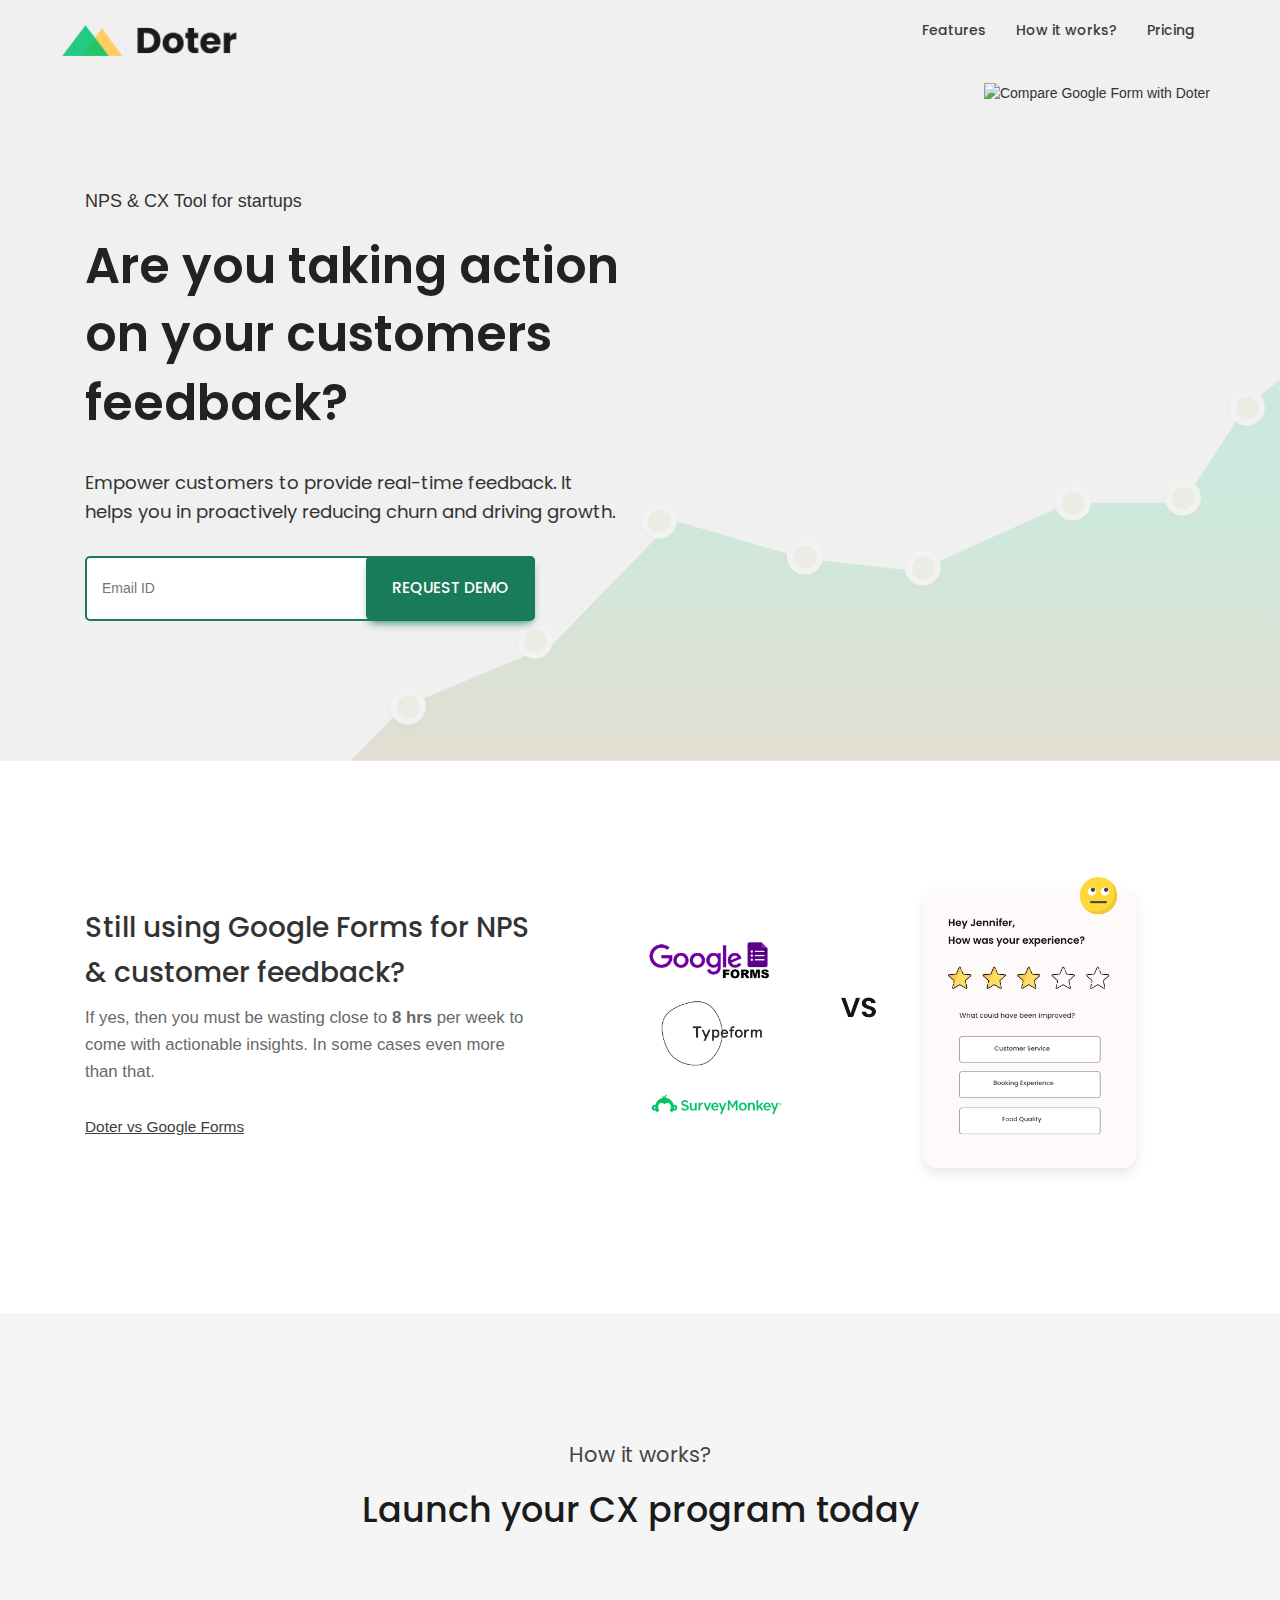
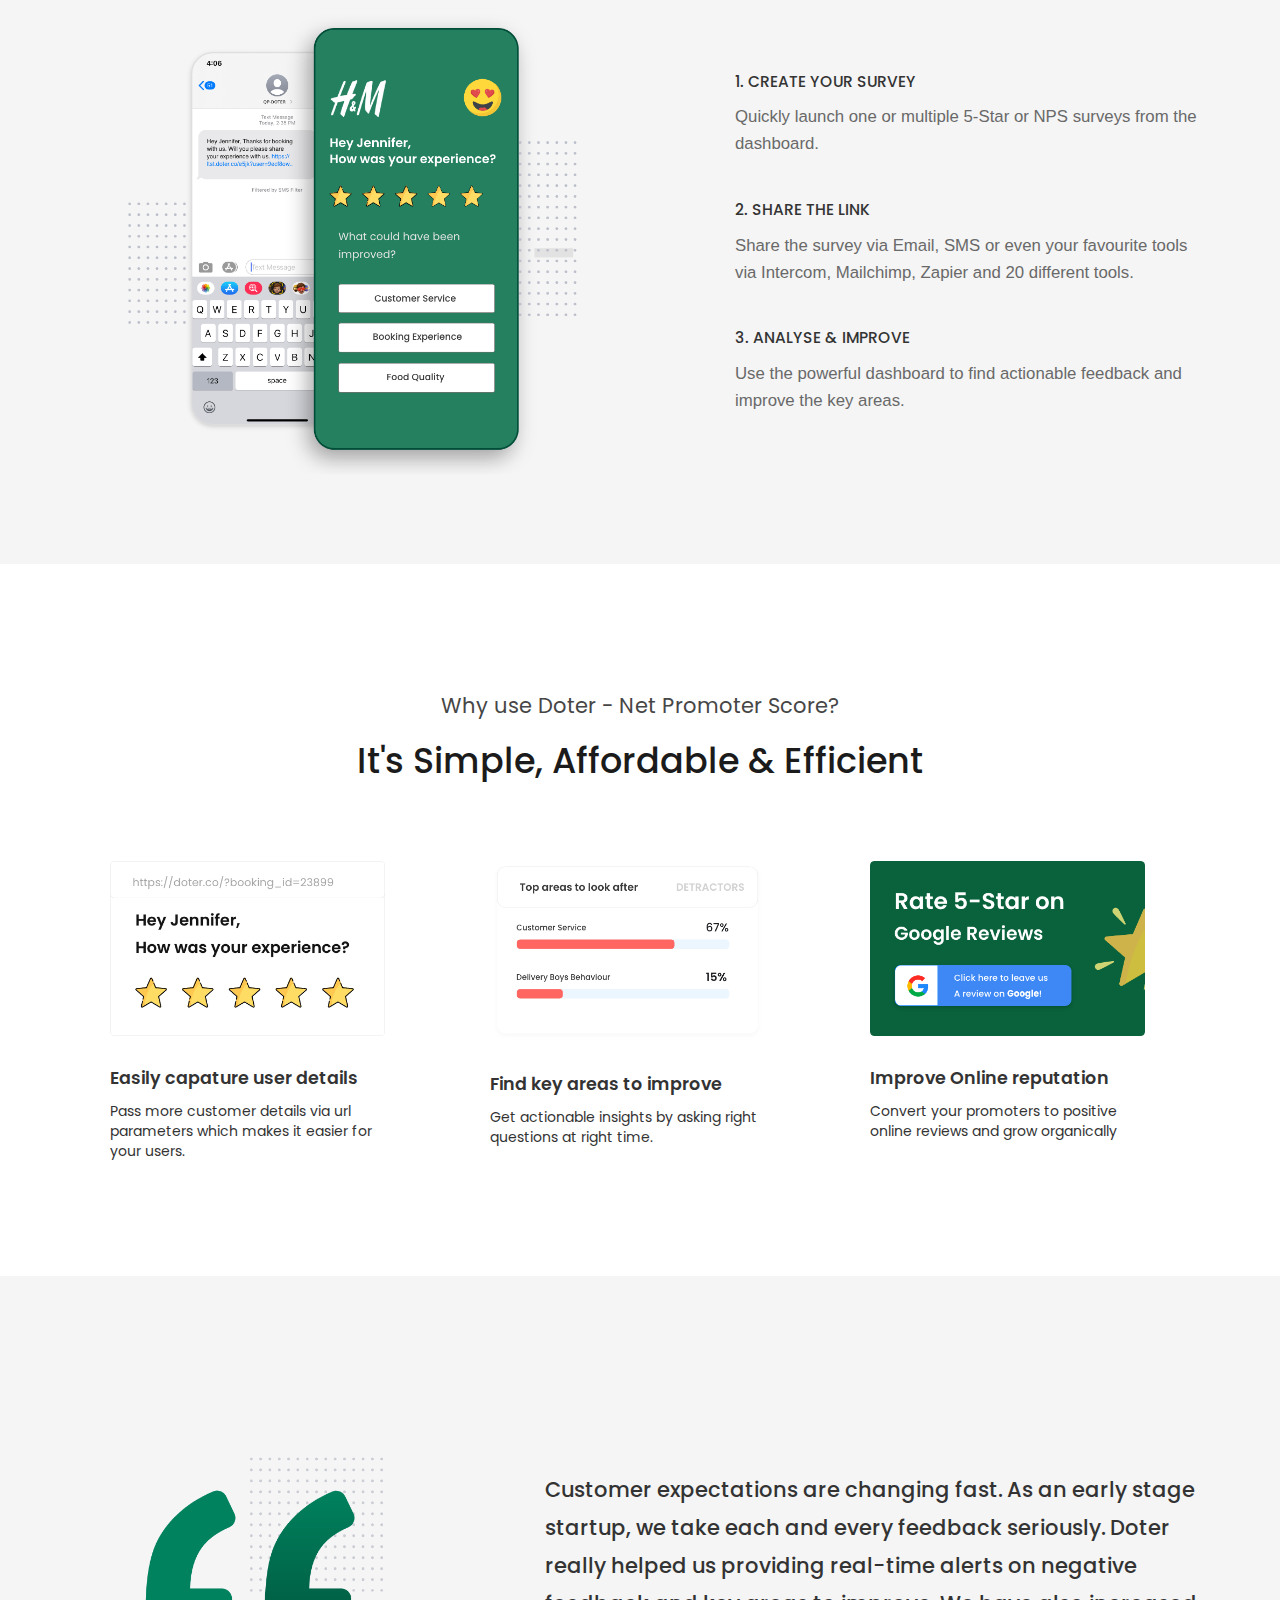
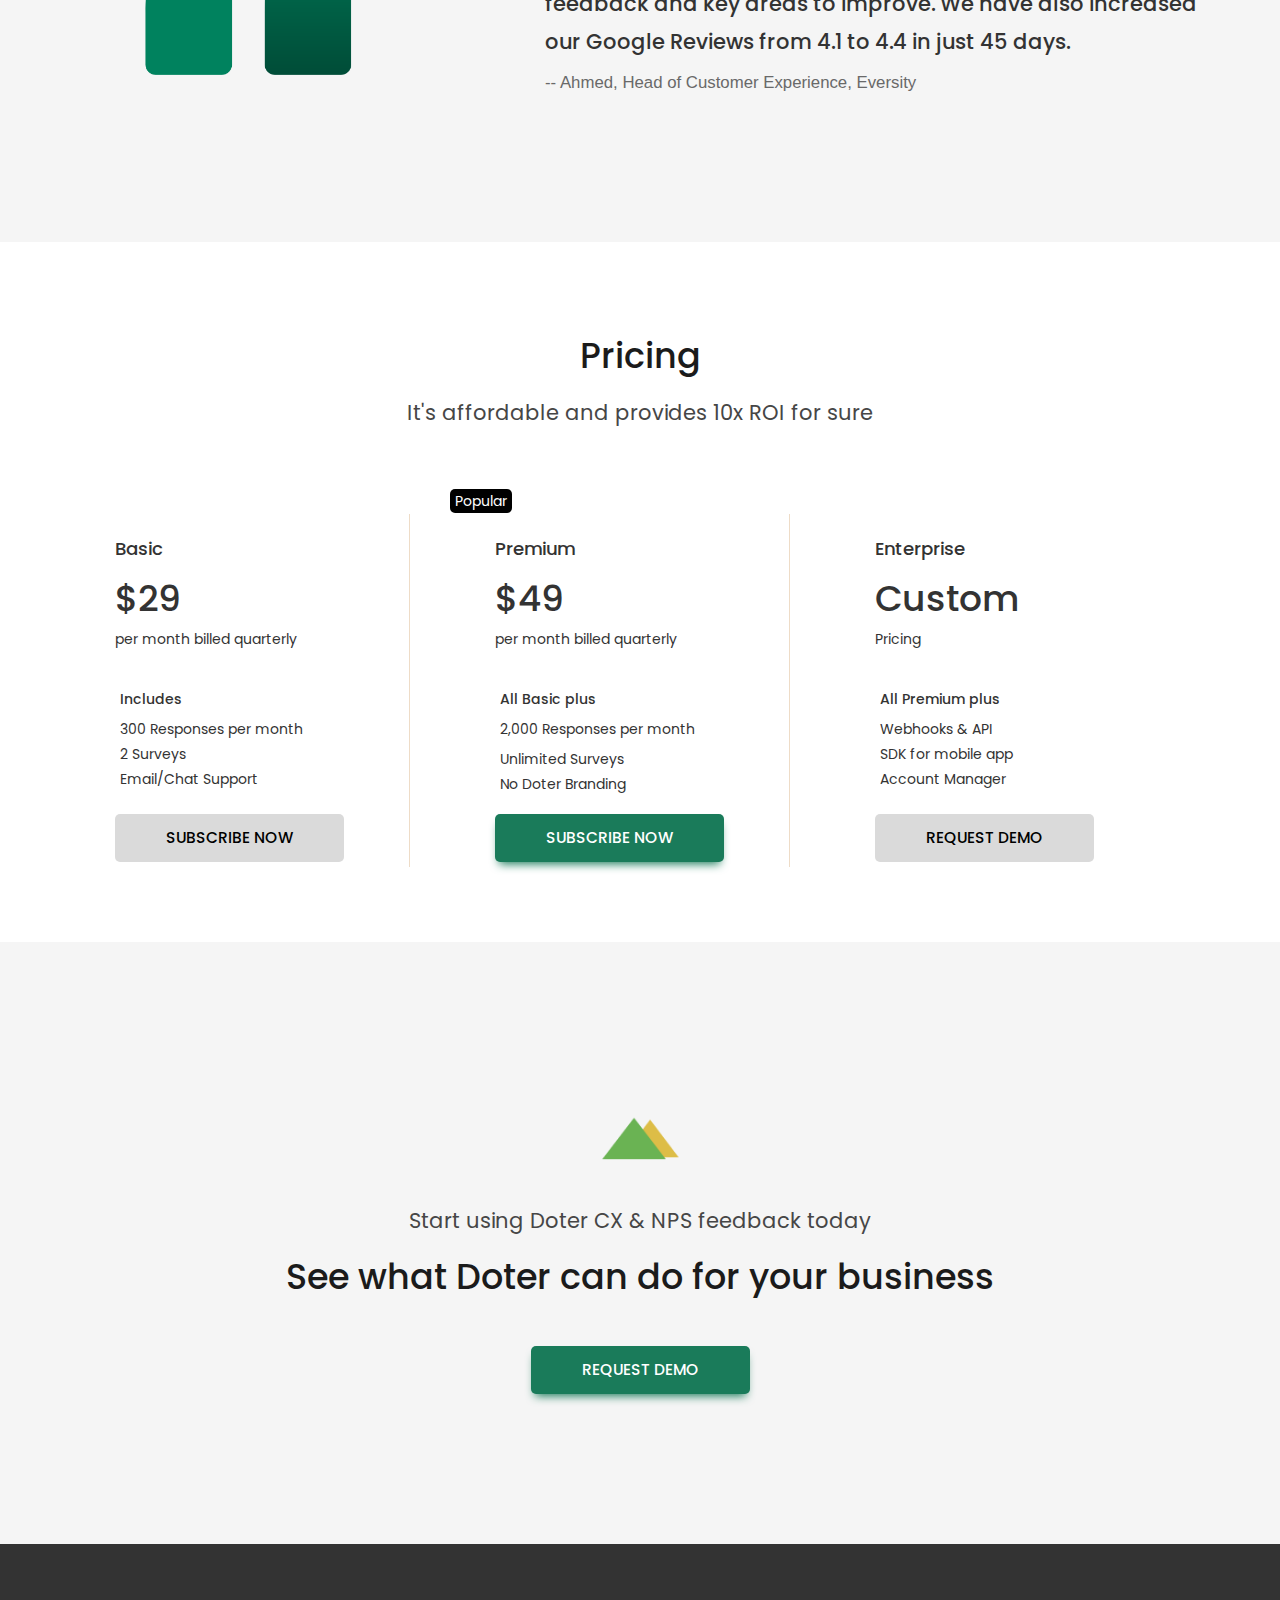
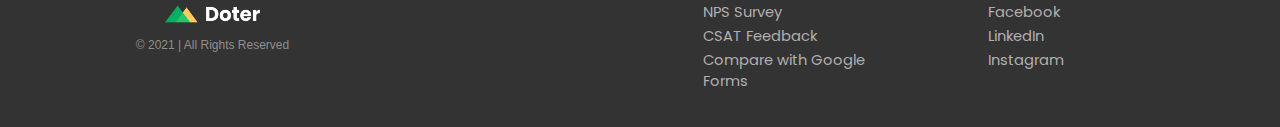
==== commit 8637d796: "Updated the new website version 2.0" ====
--- a/index.html
+++ b/index.html
@@ -6,19 +6,19 @@
 <meta http-equiv="X-UA-Compatible" content="IE=edge,chrome=1">
 <meta name="viewport" content="width=device-width, initial-scale=1.0, maximum-scale=1.0, user-scalable=no">
 <meta property="fb:admins" content="">
-<title>Doter - NPS Survey Tool</title>
-<meta name="title" content="Doter - NPS Survey Tool">
-<meta name="description" content="Use Net Promoter Score to capture actionable insights from your customers to proactively reduce churn and drive growth. Forever free plan available to get you started.">
+<title>Doter - NPS & CX Tool</title>
+<meta name="title" content="Doter - NPS & CX Tool">
+<meta name="description" content="Use Doter to listen, act and convert your customers feedback. Capture actionable insights by asking right questions to proactively reduce churn and drive growth.">
 <!-- Open Graph / Facebook -->
 <meta property="og:type" content="website">
 <meta property="og:url" content="https://www.doter.co/">
-<meta property="og:title" content="Doter - NPS Survey Tool">
-<meta property="og:description" content="Use Net Promoter Score to capture actionable insights from your customers to proactively reduce churn and drive growth. Forever free plan available to get you started.">
+<meta property="og:title" content="DDoter - NPS & CX Tool">
+<meta property="og:description" content="Use Doter to listen, act and convert your customers feedback. Capture actionable insights by asking right questions to proactively reduce churn and drive growth..">
 <meta property="og:image" content="https://i.imgur.com/sknbDnj.png">
 <meta property="twitter:card" content="summary_large_image">
 <meta property="twitter:url" content="https://www.doter.co/">
-<meta property="twitter:title" content="Doter - NPS Survey Tool">
-<meta property="twitter:description" content="Use Net Promoter Score to capture actionable insights from your customers to proactively reduce churn and drive growth. Forever free plan available to get you started.">
+<meta property="twitter:title" content="Doter - NPS & CX Tool">
+<meta property="twitter:description" content="Use Doter to listen, act and convert your customers feedback. Capture actionable insights by asking right questions to proactively reduce churn and drive growth.">
 <meta property="twitter:image" content="https://i.imgur.com/sknbDnj.png">
 
 <link rel="shortcut icon" type="image/jpg" href="https://i.imgur.com/Pq2RTw8.png"/>
@@ -30,7 +30,7 @@
 <link rel="stylesheet" href="css/prism.css" type="text/css">
 </head>
 <body>
-<div class="container-wrap">
+<div class="container-wrap" id="main-home">
 	<nav class="navbar navbar-default navbar-inverse navbar-home header navbar-transparent topnav mobile" role="navigation">
 		<div class="container topnav">
 			<div class="navbar-header">
@@ -54,16 +54,17 @@
 	<div class="container">
 			<div class="mobile"></div>
 			<div class="col-md-6 col-sm-12 head-content intro-message text-left font">
-				<h4 class="section-text">Net Promoter Score Software</h4>
-				<h1 class="text-bg">Grow your business by effectively learning from your customers</h1>
+				<h4 class="section-text">NPS & CX Tool for startups</h4>
+				<h1 class="text-bg lg-font">Are you taking action on your customers feedback?</h1>
 				<div class="mar-t-30 no-padding">
-					<h3>Capture actionable insights from your customers with Net Promoter Score to proactively reduce churn and drive growth.</h3>
+					<h3>Empower customers to provide real-time feedback. It helps you in proactively reducing churn and driving growth.</h3>
 					<div class="mar-t-30 no-padding">
-						<form id="join-waitlist" method="post" action="https://api.formcake.com/api/form/898a1844-baef-4533-847d-206c8673f91e/submission">
+						<form id="join-waitlist" class="col-md-10 no-padding" method="post" action="https://api.formcake.com/api/form/898a1844-baef-4533-847d-206c8673f91e/submission">
 							<input type="email" placeholder="Email ID" name="email" id="email" class="input-form-email" required/>
-							<button type="submit" class="btn btn-main btn-main-home btn-main-home-waitlist" id="btn-betalist"> Try the early beta version </button>
+							<button type="submit" class="btn btn-main btn-main-home btn-main-home-waitlist" id="btn-betalist"> Request Demo </button>
 							<!-- <h4 class="sec-message"> 86 users waiting </h4> -->
 						</form>	
+						<div class="clearfix"></div>
 						<div id="waitlist-thanks"> Thank you for the sharing your email. We will reach out to you with a quick product demo and try out the beta product. </div>
 						<!-- <h4 class="sec-message"> No credit card required </h4>
 						<h4 class="sec-message"> FREE forever plan available </h4> -->
@@ -71,186 +72,118 @@
 				</div>
 			</div>	
 			<div class="col-md-5 col-md-offset-1 col-sm-12">
-				<div class="intro-img intro-img-abs"> <img class="__img" src="img/main-survey4.png"> </div>
+				<div class="intro-img intro-img-abs"> <img class="__img" src="img/lady-6.png" alt="Compare Google Form with Doter"> </div>
 			</div>
 			<div class="clearfix"></div>
 		</div>
 	</div>
-</div>
-<section class="pad-75 bg-light-grey pos-rel">
-	<div class="container">
-        <div class="section-title text-center">
-        	<h4>Why use Net Promoter Score?</h4>
-        	<h2> NPS is a new CX trend of 2021</h2>
-        	<div class="col-md-8 col-md-offset-2 mar-t-20">
-        		<p class="mar-b-20"> Our proven, end-to-end solution will guide you through each phase of a best-practice approach to Net Promoter, resulting in higher response rates, actionable customer feedback, predictive insights and maximum organic growth.</p>
-        		<a href="#join-waitlist" class="btn-basic mar-t-30">Still figuring, what is Net Promoter Score? &#8594;</a>
-        	</div>
-        	<div class="col-md-10 col-md-offset-1 mar-t-20 main-section-img">
-        		<img class="__img" src="img/main-section-3.png"> 
-        	</div>	
-        	<div class="clearfix"></div>
+</div> 
+<section class="bg-white pad-50">
+    <div class="container">
+        <div class="inner-container">
+        	<div class="col-md-7 col-sm-6 col-xs-12 pull-right">
+	            <div class="mockup mockup-main">
+	                <img src="img/comp2.png" class="img-responsive animated zoomIn" alt="">
+	            </div>  
+	        </div>
+	        <div class="col-md-5 col-sm-6 col-xs-12 section-text mockup-section-text-m pull-left">
+	            <div class="pad-t-75 no-xs-padding">
+	            	<h3 class="group-title">Still using Google Forms for NPS & customer feedback?</h3>
+		            <p>
+		               If yes, then you must be wasting close to <b> 8 hrs </b> per week to come with actionable insights. In some cases even more than that.
+					</p>
+					<a href="/compare-google-form-vs-doter" class="btn-basic mar-t-30">Doter vs Google Forms</a>
+					<!-- <a href="#request-demo" class="btn-basic mar-t-10">Doter vs Typeform</a>
+					<a href="#request-demo" class="btn-basic mar-t-10">Doter vs SurveyMonkey</a> -->
+				</div>	
+	        </div>  
+	        <div class="clearfix"></div>
         </div>
     </div>
-</section>        
-<!--  <section class="pad-50 bg-dark-blue pos-rel">
-	<div class="container">
-        <div class="section-title text-center">
-        	<h4 class="text-white">Trusted by 1000+ local stores</h4>
-        </div>
-        <div>
-        	<ul class="product-categories">
-	            <li> <div class="col-md-3 col-xs-2"> <img src="https://i.imgur.com/DaxDMt1.png" alt="Online Milk Delivery"> </div>
-	            	 <div class="col-md-9 col-xs-10"> <h5> Grocery Store </h5> </div>
-	            	 <div class="clearfix"></div>
-	          	</li>
-	          	<li> <div class="col-md-3 col-xs-2"> <img src="https://i.imgur.com/9ysGSbn.png" alt="Online Milk Delivery"> </div>
-	            	 <div class="col-md-9 col-xs-10 no-padding"> <h5> Bakery & Cake Shop </h5> </div>
-	            	 <div class="clearfix"></div>
-	           	</li>
-	          	<li> <div class="col-md-3 col-xs-2"> <img src="https://i.imgur.com/y8yGzyO.png" alt="Online Milk Delivery"> </div>
-	            	 <div class="col-md-9 col-xs-10"> <h5> Sweets Shop </h5> </div>
-	            	 <div class="clearfix"></div>
-	          	</li>
-	          	<li> <div class="col-md-3 col-xs-2"> <img src="https://i.imgur.com/InZ6X5l.png" alt="Online Milk Delivery"> </div>
-	            	 <div class="col-md-9 col-xs-10"> <h5> Flower Shop </h5> </div>
-	            	 <div class="clearfix"></div>
-	          	</li>
-	          	<li> <div class="col-md-3 col-xs-2"> <img src="https://i.imgur.com/oeuK0PM.png" alt="Online Milk Delivery"> </div>
-	            	 <div class="col-md-9 col-xs-10"> <h5> Fish & Meat Mart </h5> </div>
-	            	 <div class="clearfix"></div>
-	          	</li>
-	          	<li> <div class="col-md-3 col-xs-2"> <img src="https://i.imgur.com/qQRiybR.png" alt="Online Milk Delivery"> </div>
-	            	 <div class="col-md-9 col-xs-10"> <h5> +100 More types </h5> </div>
-	            	 <div class="clearfix"></div>
-	          	</li>
-	        </ul>
-        </div>
-	</div>    
-</section>  --> 
-<section class="section-outcomes pad-75 bg-white" id="how-it-works">
+</section>
+<section class="section-outcomes pad-75 bg-light-grey pos-rel" id="how-it-works">
     <div class="container">
         <div class="section-title text-center mar-t-50">
             <h4>How it works?</h4>
-            <h2>Launch your NPS survey in 2 mins</h2>
+            <h2>Launch your CX program today</h2>
         </div>	
         <div class="mar-t-50">
 	        	<div class="col-md-6 col-sm-6 col-xs-12 mar-t-20">
-		            <div class="mockup mockup-main mockup-main-left">
-		                <img src="img/hw-main-create-1.png" class="img-responsive animated zoomIn" alt="">
+		            <div class="mockup mockup-main mockup-main-left no-margin">
+		                <img src="img/personalise-look.png" class="img-responsive animated zoomIn" alt="">
 		            </div>  
 		        </div>
-	        	<div class="col-md-5 col-md-offset-1 col-sm-offset-0 col-sm-6 col-xs-12 section-text pad-50 mar-t-50 mockup-section-text-m">
-		            <h3 class="group-title">1. Create your survey</h3>
+	        	<div class="col-md-5 col-md-offset-1 col-sm-offset-0 col-sm-6 col-xs-12 section-text pad-50 mockup-section-text-m">
+		            <h3 class="sm-title">1. Create your survey</h3>
 		            <p class="mar-b-20">
-		               Create and publish the survey in just 2 mins. Use the dashboard to add follow-up questions based on user response.
+		               Quickly launch one or multiple 5-Star or NPS surveys from the dashboard.
 					</p>
-					<a href="#join-waitlist" class="btn-basic mar-t-30">Be the early customer &#8594; </a>
-		            <div class="clearfix"></div>
-		        </div>  
-		        <div class="clearfix"></div>
-	    </div>
-        <div class="mar-t-50">
-	        	<div class="col-md-6 col-sm-6 col-xs-12 mar-t-20">
-		            <div class="mockup mockup-main mockup-main-left">
-		                <img src="img/hw-share.png" class="img-responsive animated zoomIn" alt="">
-		            </div>  
-		        </div>
-	        	<div class="col-md-5 col-md-offset-1 col-sm-offset-0 col-sm-6 col-xs-12 section-text pad-50 mar-t-50 mockup-section-text-m">
-		            <h3 class="group-title">2. Share the link</h3>
+					<h3 class="sm-title">2. Share the link</h3>
 		            <p class="mar-b-20">
 		               Share the survey via Email, SMS or even your favourite tools via Intercom, Mailchimp, Zapier and 20 different tools.
 					</p>
-					<a href="#join-waitlist" class="btn-basic mar-t-30">Be the early customer &#8594; </a>
-		            <div class="clearfix"></div>
-		        </div>  
-		        <div class="clearfix"></div>
-	    </div>
-	    <div class="mar-t-50">
-	        	<div class="col-md-6 col-sm-6 col-xs-12 mar-t-20">
-		            <div class="mockup mockup-main mockup-main-left">
-		                <img src="img/hw-analyse.png" class="img-responsive animated zoomIn" alt="">
-		            </div>  
-		        </div>
-	        	<div class="col-md-5 col-md-offset-1 col-sm-offset-0 col-sm-6 col-xs-12 section-text pad-50 mar-t-50 mockup-section-text-m">
-		            <h3 class="group-title">Analyse the score</h3>
+					<h3 class="sm-title">3. Analyse & Improve</h3>
 		            <p class="mar-b-20">
-		               Doter dashboard is powerful enough to provide actionable feedback to you. Check the NPS trends over time and see how your overall product or service
-		               is performing.
+		               Use the powerful dashboard to find actionable feedback and improve the key areas.
 					</p>
-					<a href="#join-waitlist" class="btn-basic mar-t-30">Be the early customer &#8594; </a>
 		            <div class="clearfix"></div>
 		        </div>  
 		        <div class="clearfix"></div>
 	    </div>
      </div>
-</section> 
-<section class="section-outcomes pad-50 bg-white" id="features">
+</section>
+<section class="feature-box pad-75" id="how-it-works">
     <div class="container">
         <div class="section-title text-center mar-t-50">
             <h4>Why use Doter - Net Promoter Score?</h4>
             <h2>It's Simple, Affordable & Efficient</h2>
-        </div>	
-        <div class="inner-container">
-        	<div class="mar-t-50">
-	        	<div class="col-md-6 col-sm-6 col-xs-12 mar-t-20">
+        </div>
+        <div class="col-md-4 mar-t-30">
+            <div class="feature">
+                <div class="__img"><img src="img/ft-4.png" alt="Donwload App"> </div>
+                <div class="__name">Easily capature user details</div>
+                <p> Pass more customer details via url parameters which makes it easier for your users.</p>
+                <!-- <a href="#request-demo" class="btn-basic mar-t-30">Learn More</a> -->
+            </div>
+        </div> 
+        <div class="col-md-4 mar-t-30">
+            <div class="feature">
+                <div class="__img"> <img src="img/ft-2.png" alt="Donwload App"> </div>
+                <div class="__name">Find key areas to improve</div>
+                <p>Get actionable insights by asking right questions at right time.</p>
+                <!-- <a href="#request-demo" class="btn-basic mar-t-30">Learn More</a> -->
+            </div>
+        </div> 
+        <div class="col-md-4 mar-t-30">
+            <div class="feature">
+                <div class="__img"> <img src="img/ft-5.png" alt="Donwload App"> </div>
+                <div class="__name"> Improve Online reputation</div>
+                <p>Convert your promoters to positive online reviews and grow organically</p>
+                <!-- <a href="#request-demo" class="btn-basic mar-t-30">Learn More</a> -->
+            </div>
+        </div> 
+        <div class="clearfix"></div>
+    </div>
+</section>
+<section class="section-outcomes pad-75 bg-light-grey pos-rel" id="how-it-works">
+    <div class="container">
+        <div class="mar-t-50">
+	        	<div class="col-md-4 col-sm-6 col-xs-12 mar-t-20">
 		            <div class="mockup mockup-main mockup-main-left">
-		                <img src="img/why-top-areas-to-improve.png" class="img-responsive animated zoomIn" alt="">
+		                <img src="img/quote.png" class="img-responsive animated zoomIn" alt="">
 		            </div>  
 		        </div>
-	        	<div class="col-md-5 col-md-offset-1 col-sm-offset-0 col-sm-6 col-xs-12 section-text pad-50 mar-t-50 mockup-section-text-m">
-		            <h3 class="group-title">Focus on core areas of improvement</h3>
-		            <p>
-		               Doter actionable insights will help you in improving core areas of your service by asking just one personalised question based on users response.
-					</p>
+	        	<div class="col-md-7 col-md-offset-1 col-sm-offset-0 col-sm-6 col-xs-12 section-text pad-50 mockup-section-text-m">
+		            <h3 class="group-title  cs-testimonials">Customer expectations are changing fast. As an early stage startup, we take each and every feedback seriously. Doter really helped us providing real-time alerts on negative feedback and key areas to improve. We have also increased our Google Reviews from 4.1 to 4.4 in just 45 days.
+                    </h3>
+		            <p class="mar-b-20"> -- Ahmed, Head of Customer Experience, Eversity </p>
 		            <div class="clearfix"></div>
 		        </div>  
 		        <div class="clearfix"></div>
-	    	</div>
-        </div>
-    </div>
-</section> 
-
-<section class="bg-white pad-50">
-    <div class="container">
-        <div class="inner-container">
-        	<div class="col-md-6 col-sm-6 col-xs-12 pull-right">
-	            <div class="mockup mockup-main">
-	                <img src="img/why-convert-promoters.png" class="img-responsive animated zoomIn" alt="">
-	            </div>  
-	        </div>
-	        <div class="col-md-5 col-sm-6 col-xs-12 section-text mockup-section-text-m pull-left">
-	            <div class="pad-t-75 no-xs-padding">
-	            	<h3 class="group-title">Convert your promoters</h3>
-		            <p>
-		               It's great that you have promoters (happy customers who are willing to recommend your service). Utilise the power to turn those in actual referrals by prompting right action at right time.
-					</p>
-				</div>	
-	        </div>  
-	        <div class="clearfix"></div>
-        </div>
-    </div>
-</section> 
-<section class="section-outcomes pad-20 bg-white">
-    <div class="container">
-        <div class="inner-container">
-        	<div class="col-md-7 col-sm-6 col-xs-12">
-	            <div class="mockup mockup-main mockup-main-left">
-	                <img src="img/av-tools.png" class="img-responsive animated zoomIn" alt="">
-	            </div>  
-	        </div>
-        	<div class="col-md-5 col-sm-6 col-xs-12 section-text pad-50 mar-t-30 no-xs-padding">
-	            <h3 class="group-title">Ask via your tools</h3>
-	            <p>
-	               Doter provides the option to share your NPS survey from your favourite tools and still capture user level insigts.
-				</p>
-	            <div class="clearfix"></div>
-	        </div>  
-	        <div class="clearfix"></div>
-        </div>
-    </div>
-</section> 
-<section class="feature-box pad-75 bg-light-grey" id="pricing">
+	    </div>
+     </div>
+</section>
+<section class="feature-box pad-75 bg-white" id="pricing">
     <div class="container">
         <div class="section-title text-center">
             <h2>Pricing</h2>
@@ -259,14 +192,15 @@
         <div class="col-md-4 mar-t-30">
             <div class="feature pricing">
                 <h3>Basic</h3>
-                <h1>$0</h1>
-                <p>per month</p>
+                <h1>$29</h1>
+                <p>per month billed quarterly</p>
                 <ul>
                 	<li class="text-bold"> Includes </li>
-                	<li class="mar-t-10"> 200 Responses per month </li>
-                	<li> 3 Surveys </li>
+                	<li class="mar-t-10"> 300 Responses per month </li>
+                	<li> 2 Surveys </li>
+                	<li> Email/Chat Support</li>
                 </ul>	
-                <a class="btn btn-main btn-main-home btn-pricing" href="#join-waitlist"> Signup Now </a> 
+                <a class="btn btn-main btn-main-home btn-pricing" href="https://www.paypal.com/webapps/billing/plans/subscribe?plan_id=P-0GB068634M839452TMCMVFAY" target="_blank"> Subscribe Now </a> 
             </div>
         </div>
         <div class="col-md-4 mar-t-30">
@@ -274,14 +208,14 @@
             	<p class="popular-tag"> Popular </p>
             	<h3>Premium</h3>
                 <h1>$49</h1>
-                <p>per month</p>
+                <p>per month billed quarterly</p>
                 <ul>
                 	<li class="text-bold"> All Basic plus </li>
                 	<li class="mar-t-10"> 2,000 Responses per month </li>
+                    <li class="mar-t-10"> Unlimited Surveys </li>
                 	<li> No Doter Branding </li>
-                	<li> Email Support</li>
                 </ul>
-                <a class="btn btn-main btn-main-home" href="#join-waitlist"> Signup Now </a> 
+                <a class="btn btn-main btn-main-home" href="https://www.paypal.com/webapps/billing/plans/subscribe?plan_id=P-34N42618618771235MCMVERQ" target="_blank"> Subscribe Now </a> 
             </div>
         </div> 
         <div class="col-md-4 mar-t-30">
@@ -295,22 +229,27 @@
                 	<li> SDK for mobile app</li>
                 	<li> Account Manager</li>
                 </ul>
-                <a class="btn btn-main btn-main-home btn-pricing" href="#join-waitlist"> Let's Talk </a> 	
-            </div>
-        </div>
+                <a class="btn btn-main btn-main-home btn-pricing" href="#main-home"> Request Demo </a> 	
+            </div>
+        </div>
+        <!-- <div class="mar-t-30 col-md-12">
+            <div class="section-title text-center">
+                <h4> Need 14 days free trial? Please reach out to Aniket, our Product Marketing Manager aniket@doter.in</h4>
+            </div>
+        </div>  -->   
         <div class="clearfix"></div>
     </div>
 </section>
-<section class="section-info bg-light-yellow pad-75" id="Trend">
+<section class="section-info bg-light-grey pad-75" id="Trend">
 	<div class="section-title text-center pad-75">
-		<img src="https://i.imgur.com/cpG6Cti.png" height="64px">
-	     <h4>It's simple and powerful</h4>
-	     <h2>Don't Miss the Trend, Start today</h2>
-	     <div class="mar-t-50">
-	     <a target="_blank" class="btn btn-main btn-main-home" href="#">
-			Be Early Customer
-		</a> 
-		</div>
+		<img src="img/logo-sm-cs.png" height="92px">
+	     <h4>Start using Doter CX & NPS feedback today</h4>
+	     <h2>See what Doter can do for your business</h2>
+         <div class="mar-t-50">
+             <a class="btn btn-main btn-main-home" href="#main-home">
+                Request Demo
+            </a> 
+        </div>
 	</div>	
 </section>
 <footer>
@@ -320,21 +259,23 @@
 			<h6 class="text-grey text-center"> © 2021 | All Rights Reserved </h6>
 
 		</div>
+        <div class="col-md-3 mar-t-20">
+            <ul class="footer-links">
+                <!-- <li><a href="/terms"> Terms & Conditions </a></li>
+                <li><a href="/terms"> Privacy & Policy </a></li> -->
+            </ul>
+        </div>
 		<div class="col-md-3 mar-t-20">
 			<ul class="footer-links">
-				<!-- <li><a href="#"> Blog </a></li>
-				<li><a href="#"> Sitemap </a></li> -->
-			</ul>
-		</div>
-		<div class="col-md-3 mar-t-20">
-			<ul class="footer-links">
-				<!-- <li><a href="/terms"> Terms & Conditions </a></li>
-				<li><a href="/terms"> Privacy & Policy </a></li> -->
+				<li><a href="/nps-survey-tool"> NPS Survey </a></li>
+				<li><a href="/csat-tool"> CSAT Feedback </a></li>
+                <li><a href="/compare-google-form-vs-doter">Compare with Google Forms </a></li>
 			</ul>
 		</div>
 		<div class="col-md-3 mar-t-20">
 			<ul class="footer-links">
 				<li><a href="https://www.facebook.com/doternps" target="_blank">Facebook</a></li>
+                <li><a href="https://www.facebook.com/doternps" target="_blank">LinkedIn</a></li>
 				<li><a href="#" target="_blank"> Instagram</a></li>
 			</ul>
 		</div>
@@ -342,7 +283,7 @@
 	</div>
 </footer>
 </body>
-<!-- <script src="js/jquery.js"></script>
+<script src="js/jquery.js"></script>
 <script src="js/bootstrap.min.js"></script>
 <script src="js/jquery.easing.min.js"></script>
 <script src="js/jquery.mousewheel-3.0.6.pack.js"></script>
@@ -388,7 +329,7 @@
   
     		collapseNavbar();
 		});
-</script> -->
+</script>
 <!-- Global site tag (gtag.js) - Google Analytics -->
 <script src="https://cdnjs.cloudflare.com/ajax/libs/jquery/3.3.1/jquery.min.js"></script>
 <script src="js/script.js"></script>
--- a/css/common.css
+++ b/css/common.css
@@ -270,7 +270,7 @@
 }
 
 .bg-dark-grey {
-	background: #384047;
+	background: #272727;
 }
 .bg-dark-blue {
 	background: #2c2b4c;
--- a/css/home.css
+++ b/css/home.css
@@ -9,6 +9,9 @@
 }
 .bg-dark-blue {
     background: #212d97;
+}
+.bg-head-green {
+	background-color: rgb(36 128 96);
 }
 .header {
 	min-height: 60px;
@@ -128,9 +131,15 @@
 .section-home-header {
 	position: relative;
 	padding-top:13em;
-	padding-bottom:6em;
-	background: url('../img/bg-lite.png') no-repeat;
+	padding-bottom:10em;
+	background: url('../img/bg-3.png') no-repeat;
 	background-position: bottom right;
+	background-color: #f0f0f0;
+}
+.section-home-header.center-align {
+	padding-bottom:0;
+	background: none;
+	background-color: #f0f0f0;
 }
 
 .intro-header {
@@ -156,6 +165,9 @@
 	font-weight: 600;
 	color:#222;
 	position: relative;
+}
+.intro-message > h1.lg-font {
+	font-size:3.5em;
 }
 .intro-message > h2 {
 	margin-bottom: 0.3em;
@@ -218,25 +230,27 @@
 
 .btn-main-home {
 	color: #FFFFFF;
-    background: #0078FA;
+    background: #1a7b5a;
     font-weight: 500;
     text-transform: uppercase;
-    box-shadow: 0px 6px 10px -4px rgba(77, 138, 240, 0.58);
+    box-shadow: 0px 6px 10px -4px rgb(26 123 90);
 }
 
 .btn-main-home:hover, .btn-main-home:focus {
 	color: #FFFFFF;
-	background:#026ada;
+	background:#0b613a;
 }
 .btn-main-home-waitlist{
 	position: absolute;
-    right: 15px;
-    padding: 13px 25px;
+    right:0;
+    padding: 20px 25px;
 }
 .btn-basic {
-	color: rgb(25, 108, 255);
+	color: rgb(62 62 62);
     font-weight: 500;
     font-size: 1.1em;
+    text-decoration: underline;
+    display: block;
 }
 .btn-sm-main {
 	padding:13px 40px;
@@ -263,15 +277,44 @@
 .intro-img-abs {
 	position: absolute;
 	right:0;
-	top:-70px;
+	top:-100px;
 }
 .intro-img-abs .__img{
-	max-width: 100%;
+	max-width: 120%;
 }
 .divider {
 	height:2px;
 	width: 
 }
+
+/*==== ifrome container ======*/
+.iframe-container {
+  width: 700px;
+  height: 480px;
+  background-image: url('http://www.hogshouse.com/codepenimg/iphone.jpg');
+  background-position: center center;
+  background-repeat: no-repeat;
+  background-size: 800px;
+  position: relative;
+}
+
+.screen, iframe {
+  position: absolute;
+  width: 411px;
+  height: 700px;
+  top: 78px;
+  left: 250px;
+  background: #fff;
+  border: 2px #1D1F20 solid;
+  z-index: 500;
+  padding: 5px;
+}
+
+iframe {
+  top: 0;
+  left: 0;
+}
+
 /*==== Product Catetgories =====*/
 ul.product-categories {
     list-style: none;
@@ -348,9 +391,9 @@
     margin:0 auto;
 }
 .feature .__name {
-    font-size: 1.15em;
+    font-size: 1.25em;
     margin-top: 30px;
-    font-weight: 500;
+    font-weight: 600;
 }
 .feature p {
     margin: 10px 0 35px;
@@ -452,10 +495,13 @@
 }
 h3.group-title {
     font-family: 'Poppins', 'Helvetica', 'sans-serif';
-    text-transform: capitalize;
     font-size: 2em;
     position: relative;
     line-height: 1.6em;
+}
+h3.group-title.cs-testimonials {
+	font-size: 1.5em;
+	line-height: 1.8em;
 }
 /*h3.group-title::after {
     content: '';
@@ -468,11 +514,14 @@
 }*/
 .section-text p {
     color: #696969;
-    font-size: 1.3em;
+    font-size: 1.2em;
     line-height: 1.6em;
 }
 .mockup {
 	margin:0 2.5em;
+}
+.mockup.no-margin {
+	margin:0 0.05em;
 }
 .mockup-large {
 	margin:0;
@@ -493,6 +542,15 @@
 .mockup-main img{
 	max-width: 100%;
     height: auto;
+    margin:1em auto;
+}
+ h3.sm-title {
+	font-family: 'Poppins', 'Helvetica', 'sans-serif';
+    text-transform: uppercase;
+    font-size: 1.1em;
+    position: relative;
+    line-height: 1.6em;
+    margin-top:40px;
 }
 /*.mockup-main-left img {
 	margin-left:-25%;
@@ -608,9 +666,9 @@
 /*== First Signup form ====*/
 
 #join-waitlist .input-form-email {
-	border: 2px solid #0078fa;
+	border: 2px solid #1a7b5a;
     border-radius: 5px;
-    height: 50px;
+    height: 65px;
     padding: 10px 15px;
     width: 100%;
     font-weight: 500;
@@ -1340,6 +1398,9 @@
 	color: #424242;
 }
 
+.text-no-capt {
+	text-transform: lowercase;
+}
 /**---- Checkbox Design ----**/
 .onoffswitch {
     position: relative; width: 75px; margin-top:25px;
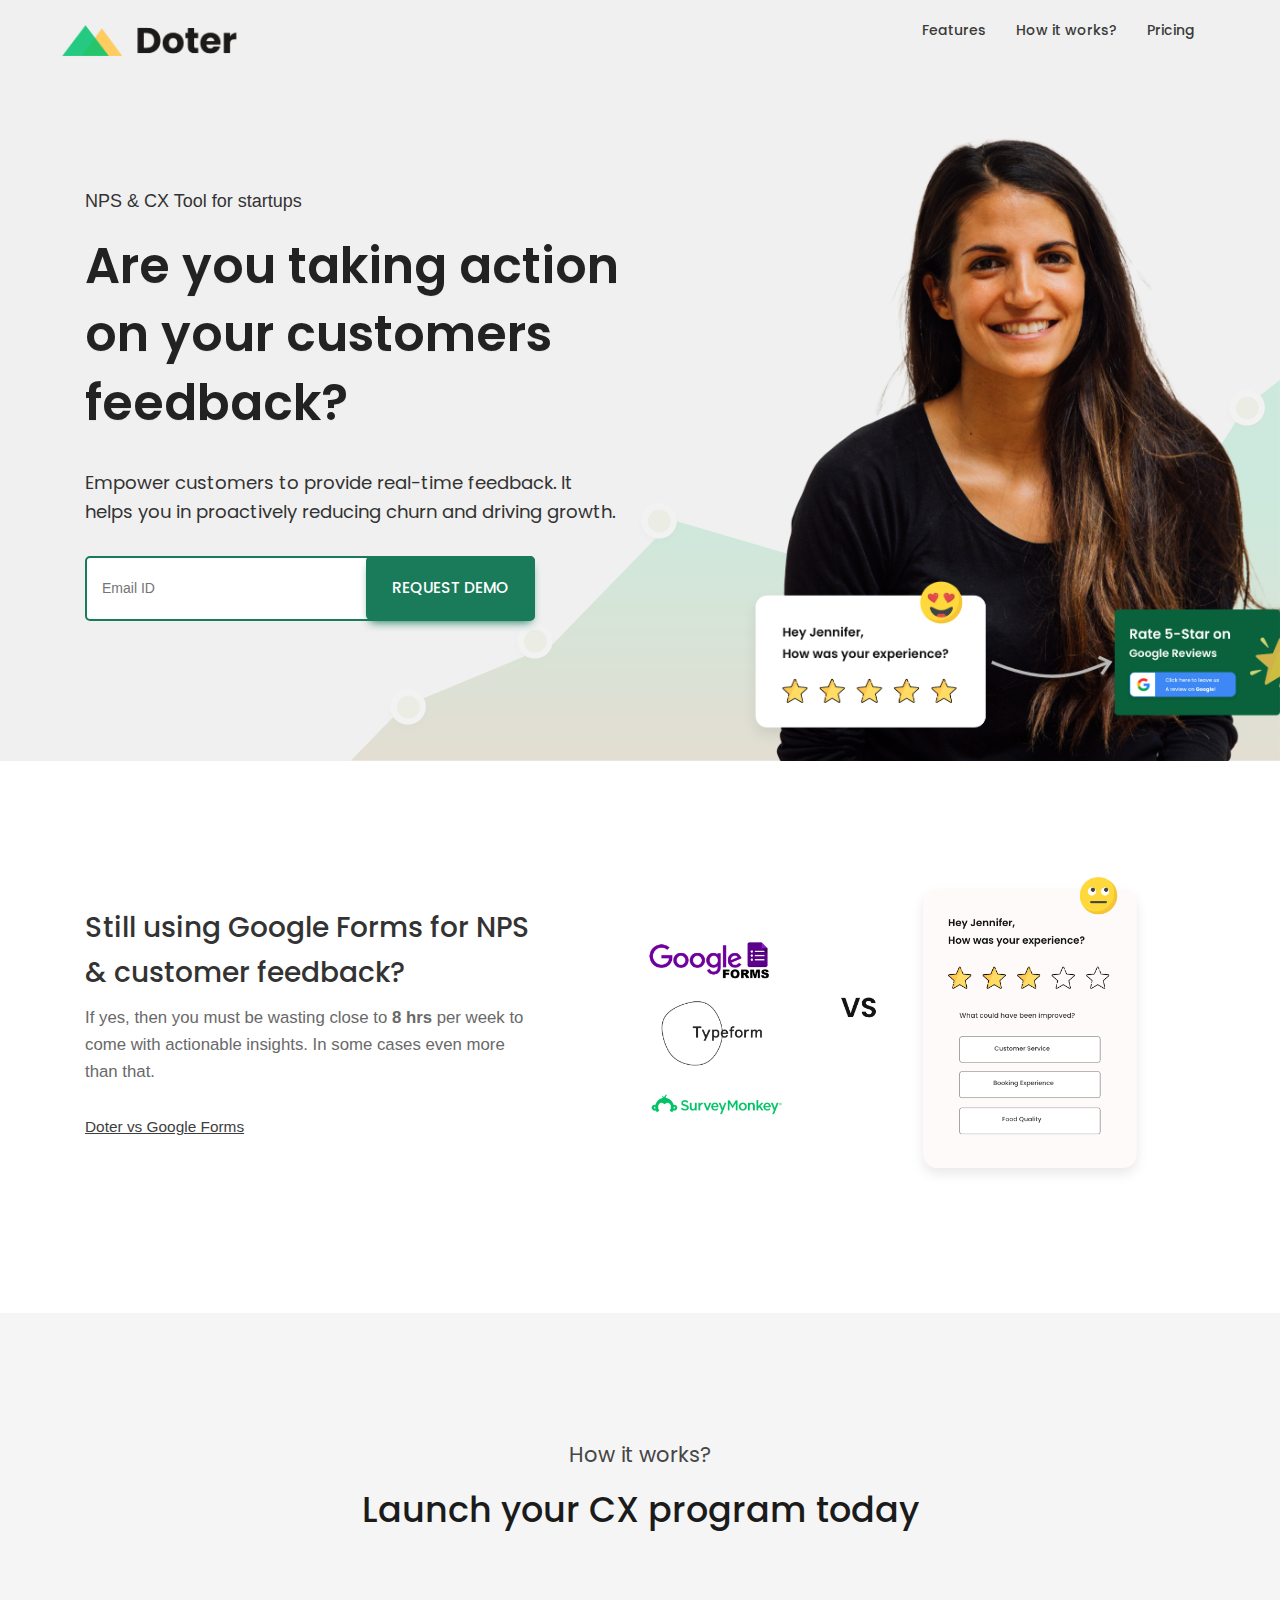
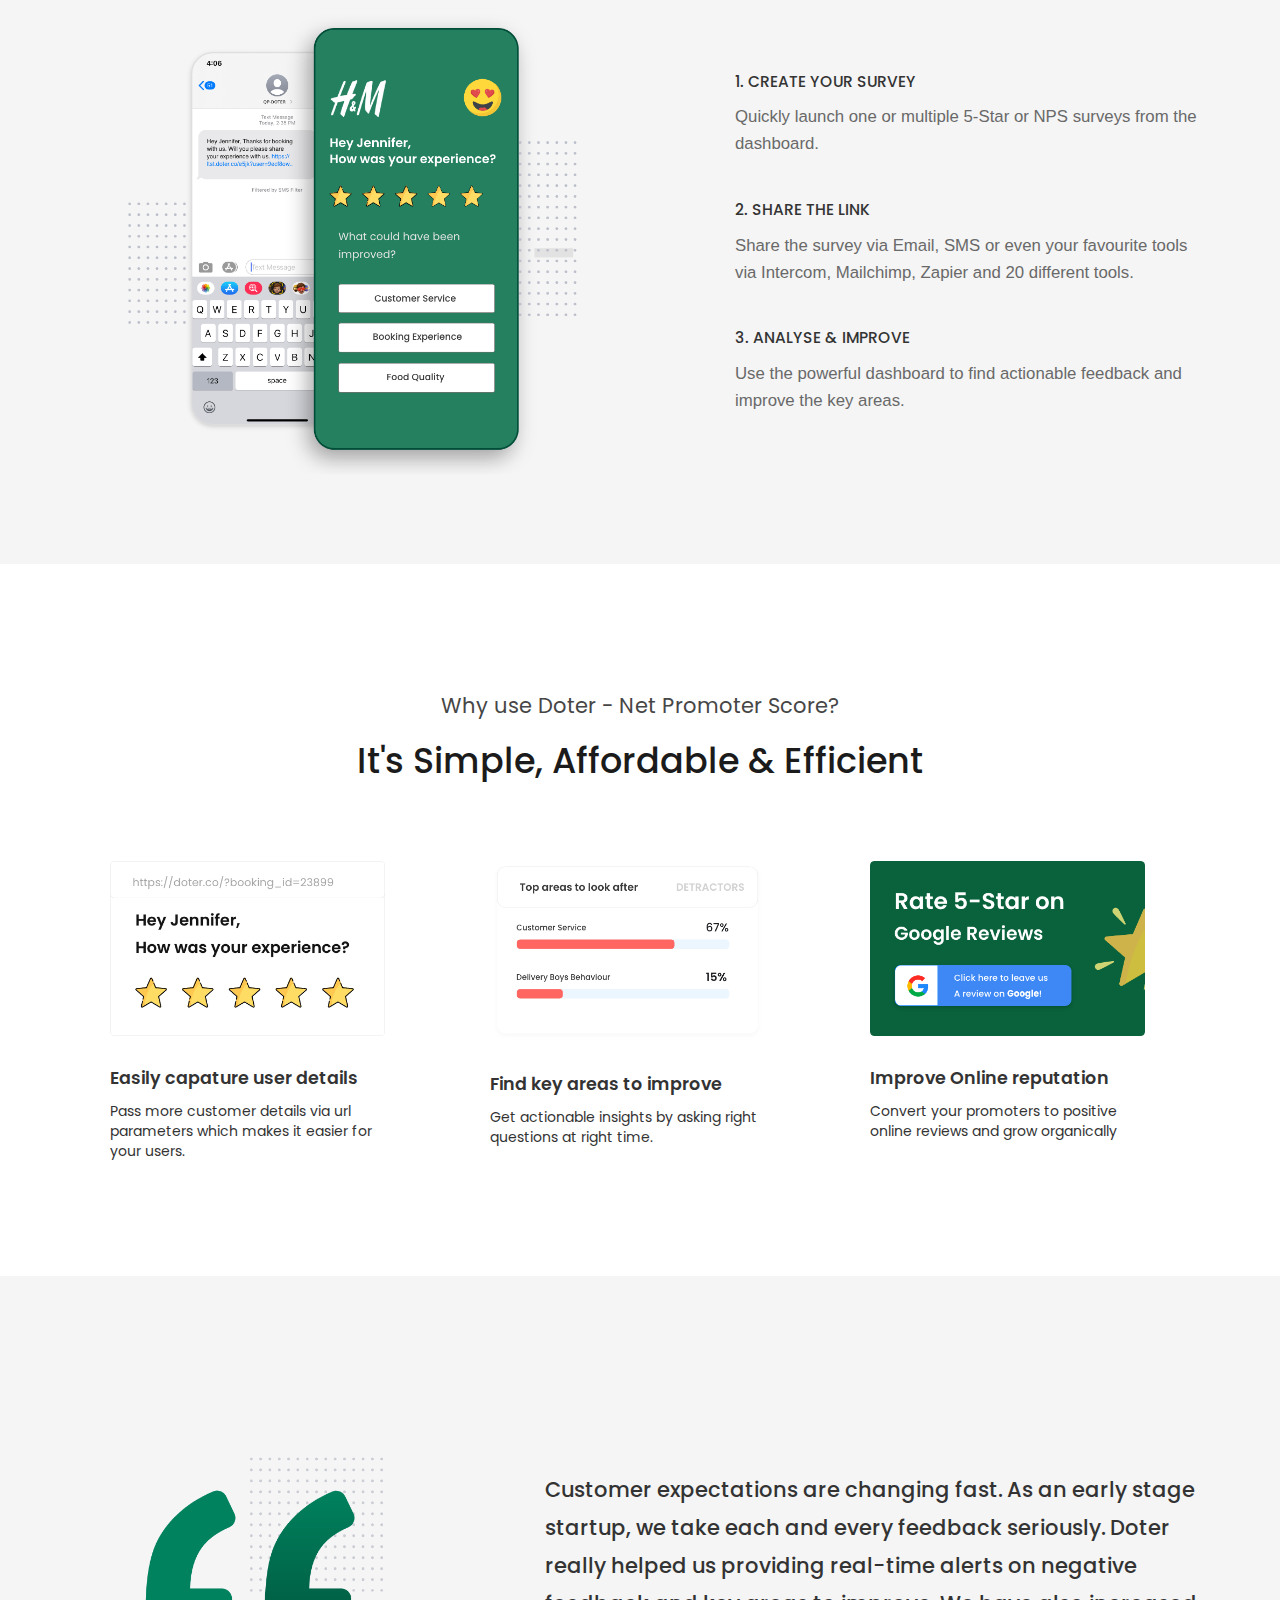
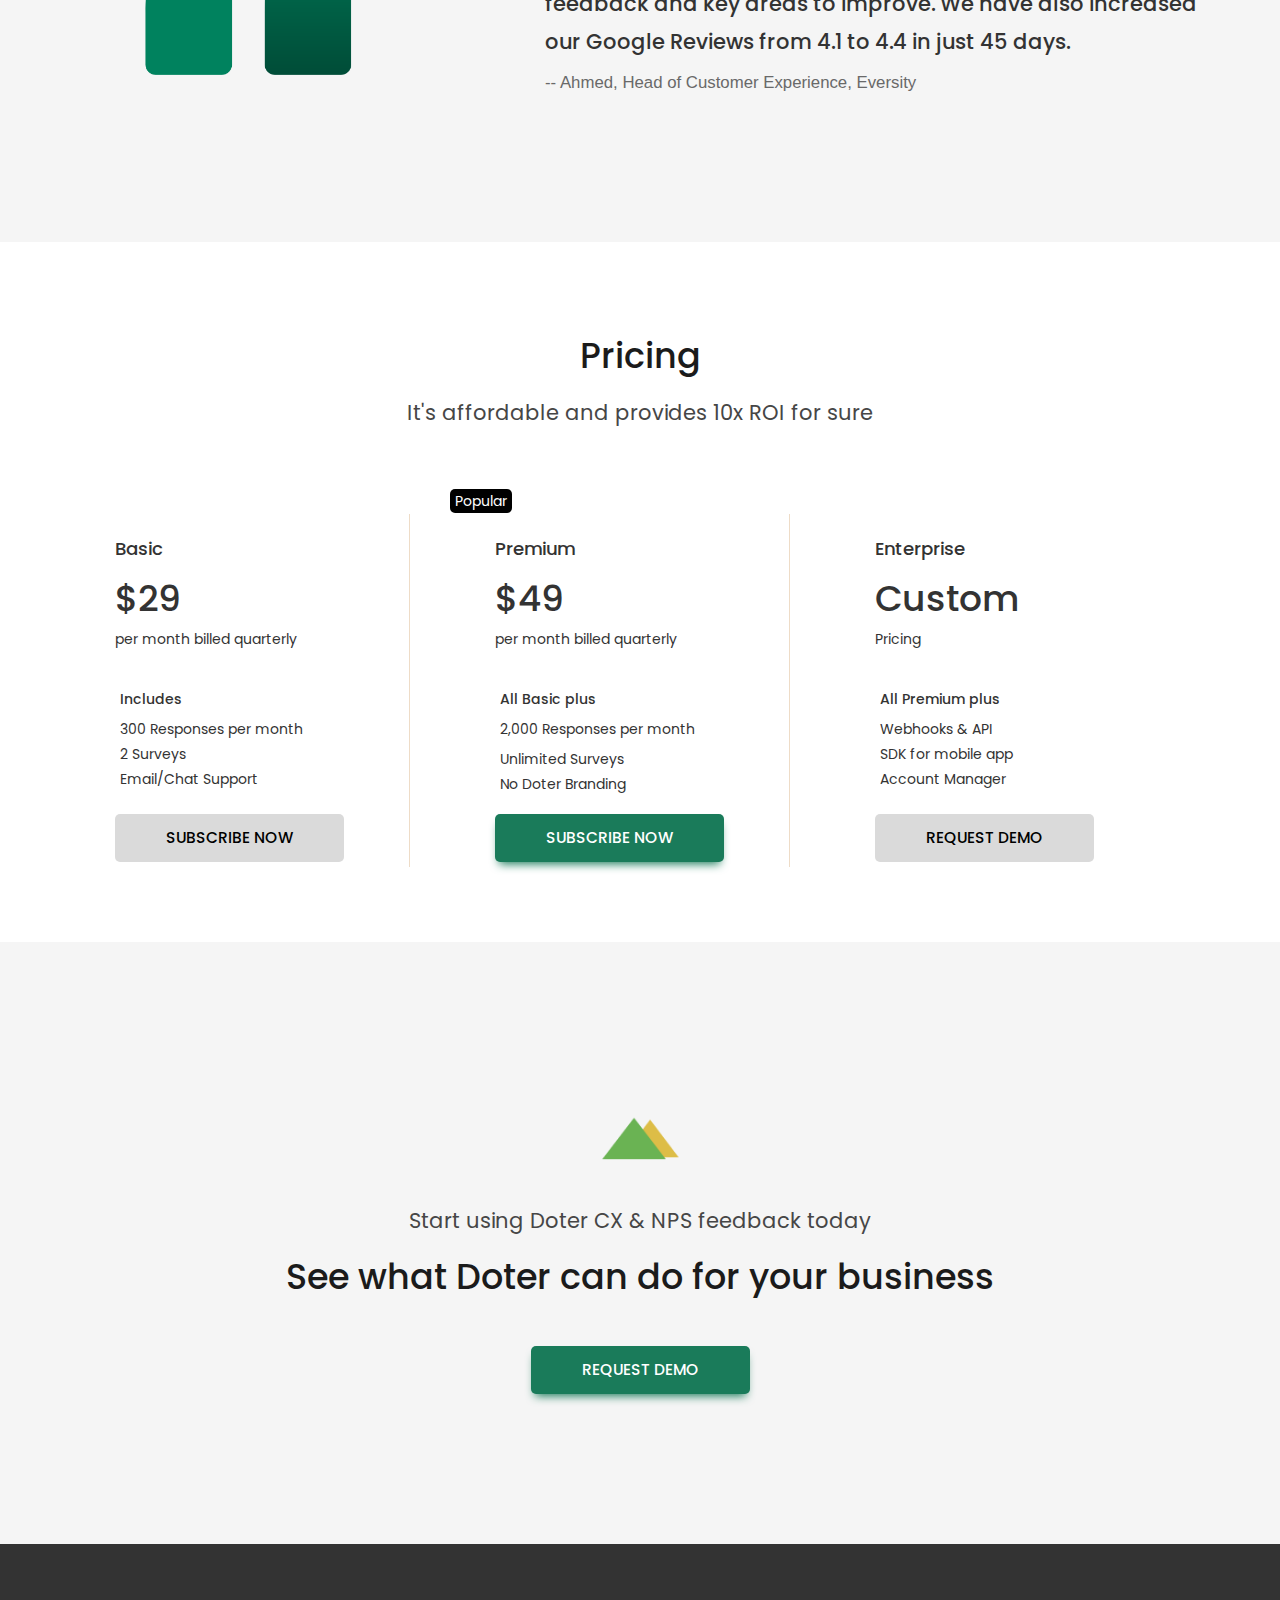
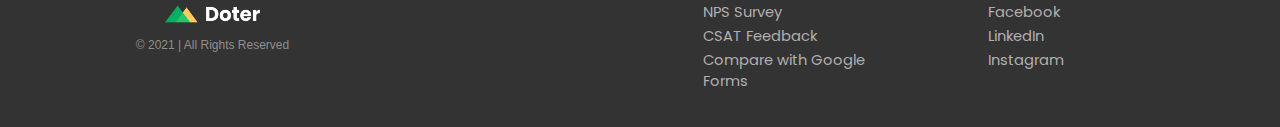
==== commit 41ce7911: "Fixed minor issues with the home page" ====
--- a/index.html
+++ b/index.html
@@ -26,7 +26,7 @@
 <link href="https://fonts.googleapis.com/css2?family=Poppins:wght@400;500;600;700&display=swap" rel="stylesheet">
 <link rel="stylesheet" href="css/bootstrap.min.css" type="text/css">
 <link rel="stylesheet" href="css/common.css" type="text/css">
-<link rel="stylesheet" href="css/home.css" type="text/css">
+<link rel="stylesheet" href="css/home_v1.css" type="text/css">
 <link rel="stylesheet" href="css/prism.css" type="text/css">
 </head>
 <body>
@@ -72,13 +72,13 @@
 				</div>
 			</div>	
 			<div class="col-md-5 col-md-offset-1 col-sm-12">
-				<div class="intro-img intro-img-abs"> <img class="__img" src="img/lady-6.png" alt="Compare Google Form with Doter"> </div>
+				<div class="intro-img intro-img-abs"> <img class="__img" src="img/home-main-img.png" alt="Doter - NPS & CX tool for startups"> </div>
 			</div>
 			<div class="clearfix"></div>
 		</div>
 	</div>
 </div> 
-<section class="bg-white pad-50">
+<section class="bg-white pad-50 pos-rel">
     <div class="container">
         <div class="inner-container">
         	<div class="col-md-7 col-sm-6 col-xs-12 pull-right">
@@ -283,7 +283,7 @@
 	</div>
 </footer>
 </body>
-<script src="js/jquery.js"></script>
+<!-- <script src="js/jquery.js"></script>
 <script src="js/bootstrap.min.js"></script>
 <script src="js/jquery.easing.min.js"></script>
 <script src="js/jquery.mousewheel-3.0.6.pack.js"></script>
@@ -329,7 +329,7 @@
   
     		collapseNavbar();
 		});
-</script>
+</script> -->
 <!-- Global site tag (gtag.js) - Google Analytics -->
 <script src="https://cdnjs.cloudflare.com/ajax/libs/jquery/3.3.1/jquery.min.js"></script>
 <script src="js/script.js"></script>
--- a/css/home_v1.css
+++ b/css/home_v1.css
@@ -0,0 +1,1694 @@
+.bg-grad-section-pur {
+	background: linear-gradient(45deg, #F2E2FA, #FEFDE6);
+}
+.bg-grad-section-green {
+    background: linear-gradient(45deg, #a8ffef, #f2ffbf);
+ }
+ .bg-grad-section-blue {
+    background: linear-gradient(45deg, #d9ffa663, #faefff8c);
+}
+.bg-dark-blue {
+    background: #212d97;
+}
+.bg-head-green {
+	background-color: rgb(36 128 96);
+}
+.header {
+	min-height: 60px;
+	padding: 5px 0;
+	position:absolute;
+	width:100%;
+	z-index:999;
+}
+
+.header.navbar-transparent {
+	background: transparent;
+	border: transparent;
+}
+
+.header.navbar-bg-black {
+	background: #222222;
+	border: #222222;
+	-webkit-transition: background-color 700ms linear;
+	-moz-transition: background-color 700ms linear;
+	-o-transition: background-color 700ms linear;
+	-ms-transition: background-color 700ms linear;
+	transition: background-color 700ms linear;
+}
+.header .navbar-nav li {
+	padding: 15px 15px 0;
+}
+.font-text {
+	font-family: 'Poppins', "Helvetica Neue", Helvetica, Arial, sans-serif;
+}
+.header .navbar-nav li a {
+	font-size: 1em;
+	font-weight: 500;
+	font-family: 'Poppins', "Helvetica Neue", Helvetica, Arial, sans-serif;
+	color: #3a3a3a;
+	padding:0;
+}
+
+.header .navbar-nav li.active a {
+	border-bottom: 3px solid #FF5252;
+	padding-bottom: 12px;
+}
+
+.header .navbar-nav li a:hover {
+	color: #0e0e0e;
+}
+.header .navbar-nav li.btn-h-login {
+	padding: 3px 15px;
+}
+.header .navbar-nav li a.btn-head-login {
+	background: #f7f7f7;
+    border: 1px solid #dcdcdc;
+    padding: 7px 30px;
+    margin-top: 5px;
+    border-radius: 30px;
+    color: #4c4c4c;
+    font-size: 0.98em;
+}
+
+.header .navbar-nav li a.btn-head-login:hover {
+	border-bottom: 0;
+	background: #F1F1F1;
+}
+
+.navbar-brand {
+	padding: 0;
+}
+
+.navbar-brand img {
+	height: 55px;
+    margin-top: 8px;
+}
+
+.bg-gradient {
+	background: linear-gradient(90deg, rgba(0, 0, 0, 0.95), rgba(0, 0, 0, 0.15));
+	position: absolute;
+	top: 0;
+	left: 0;
+	height: 100%;
+	width: 100%;
+}
+.bg-home-grad {
+	background: linear-gradient(rgba(15, 9, 51, 0.49), rgba(47, 38, 85, 0.84))
+}
+.bg-trans-blue {
+	background: rgba(36, 25, 97, 0.88);
+}
+.bg-trans-yellow {
+	background: #faf8e299;
+}
+.bg-grad-blue-green {
+	background: linear-gradient(90deg, rgba(16, 11, 101, 0.95), rgba(9, 197, 49, 0.48));
+}
+.bg-grad-pink-blue {
+	background: linear-gradient(90deg, rgba(134, 15, 59, 0.95), rgba(9, 32, 197, 0.48));
+}
+.bg-grad-yel-orange {
+	background: linear-gradient(90deg, rgba(101, 77, 11, 0.95), rgba(197, 87, 9, 0.48));
+}
+.bg-grad-blue-black {
+	background: linear-gradient(90deg, rgba(11, 93, 101, 0.95), rgba(0, 0, 0, 0.54));
+}
+.bg-grad-section-blue-white {
+    background: linear-gradient(#fff,rgba(6,179,242,.1));
+}
+.bg-grad-section-purp-white {
+    background: linear-gradient(#fff,rgba(94, 23, 235, 0.12));
+}
+.bg-full-gradient {
+	background: rgba(0,0,0,0.72);
+	position: absolute;
+	top: 0;
+	left: 0;
+	height: 100%;
+	width: 100%;
+}
+
+.section-home-header {
+	position: relative;
+	padding-top:13em;
+	padding-bottom:10em;
+	background: url('../img/bg-3.png') no-repeat;
+	background-position: bottom right;
+	background-color: #f0f0f0;
+}
+.section-home-header.center-align {
+	padding-bottom:0;
+	background: none;
+	background-color: #f0f0f0;
+}
+
+.intro-header {
+	text-align: left;
+	color: #F8F8F8;
+	background-size: cover;
+}
+
+.intro-message {
+	position: relative;
+}
+
+.intro-message-sm {
+	padding: 8% 0 6%;
+}
+
+.intro-message > h1 {
+	margin-bottom: 0.3em;
+	text-shadow:0 1px 1px rgba(0, 0, 0, 0.05);
+	font-size: 3em;
+	line-height: 1.4em;
+	font-family: 'Poppins', 'Helvetica', 'sans-serif';
+	font-weight: 600;
+	color:#222;
+	position: relative;
+}
+.intro-message > h1.lg-font {
+	font-size:3.5em;
+}
+.intro-message > h2 {
+	margin-bottom: 0.3em;
+	text-shadow:0 1px 1px rgba(0, 0, 0, 0.2);
+	font-size: 3em;
+	font-family: 'Poppins', 'Helvetica', 'sans-serif';
+	font-weight: 500;
+	position: relative;
+}
+
+.intro-message h3 {
+	font-size: 1.3em;
+	font-weight:400;
+	font-family:'Poppins','Helvetica','sans-serif';
+	line-height: 1.6em;
+}
+.intro-message h4.sec-message {
+    font-weight: 400;
+    font-size: 1em;
+    color: #696969;
+}
+.main-section-img img {
+	max-width: 100%;
+}
+
+#waitlist-thanks {
+	font-family: 'Poppins';
+}
+/*.intro-message h1:after {
+	position: absolute;
+	top: -25px;
+	left: 45%;
+	width: 100px;
+	height: 5px;
+	background-color: #ecfbad;
+	content: '';
+	text-align: center;
+}*/
+
+.download-icons img {
+    height: 55px;
+    margin-right: 15px;
+    margin-top: 10px;
+}
+.btn-main {
+	font-size: 1.1em;
+	font-weight: 400;
+	font-family:'Poppins', 'Helvetica Neue', 'sans-serif';
+	color: #FFFFFF;
+	background: #09ab4b;
+	border-radius: 5px;
+	padding: 12px 50px;
+	text-transform: capitalize;
+}
+
+.btn-main:hover, .btn-main:focus {
+	color: #FFFFFF;
+	background: #17b959;
+}
+
+.btn-main-home {
+	color: #FFFFFF;
+    background: #1a7b5a;
+    font-weight: 500;
+    text-transform: uppercase;
+    box-shadow: 0px 6px 10px -4px rgb(26 123 90);
+}
+
+.btn-main-home:hover, .btn-main-home:focus {
+	color: #FFFFFF;
+	background:#0b613a;
+}
+.btn-main-home-waitlist{
+	position: absolute;
+    right:0;
+    padding: 20px 25px;
+}
+.btn-basic {
+	color: rgb(62 62 62);
+    font-weight: 500;
+    font-size: 1.1em;
+    text-decoration: underline;
+    display: block;
+}
+.btn-sm-main {
+	padding:13px 40px;
+	font-size:1.2em;
+	width: auto;
+}
+
+.intro-divider {
+	width: 400px;
+	margin-left: auto;
+	margin-right: auto;
+	border-top: 1px solid #F8F8F8;
+	border-bottom: 1px solid rgba(0, 0, 0, 0.2);
+}
+
+.intro-img {
+	max-width: 100%;
+}
+
+.intro-img .__img {
+	max-width: 100%;
+}
+
+.intro-img-abs {
+	position: absolute;
+	right:0;
+	top:-80px;
+}
+.intro-img-abs .__img{
+	max-width: 120%;
+}
+.divider {
+	height:2px;
+	width: 
+}
+
+/*==== ifrome container ======*/
+.iframe-container {
+  width: 700px;
+  height: 480px;
+  background-image: url('http://www.hogshouse.com/codepenimg/iphone.jpg');
+  background-position: center center;
+  background-repeat: no-repeat;
+  background-size: 800px;
+  position: relative;
+}
+
+.screen, iframe {
+  position: absolute;
+  width: 411px;
+  height: 700px;
+  top: 78px;
+  left: 250px;
+  background: #fff;
+  border: 2px #1D1F20 solid;
+  z-index: 500;
+  padding: 5px;
+}
+
+iframe {
+  top: 0;
+  left: 0;
+}
+
+/*==== Product Catetgories =====*/
+ul.product-categories {
+    list-style: none;
+    padding-left: 0;
+    text-align: center;
+}
+ul.product-categories li {
+    display: inline-block;
+    padding:5px 10px;
+    margin-top: 20px;
+    margin-right: 20px;
+    background: #fff;
+    border: 1px solid #dcdcdc;
+    border-radius: 4px;
+    box-shadow: 0px 1px 1px 2px rgba(0,0,0,0.05);
+}
+ul.product-categories li img {
+    display: block;
+    height: 35px;
+    margin: 10px auto;
+}
+ul.product-categories li h5 {
+        font-size: 1.1em;
+    line-height: 2.2em;
+    color: #4e4e4e;
+    text-align: center;
+}
+/*==== Featured =====*/
+ul.featured {
+    list-style: none;
+    padding-left:0;
+}
+
+ul.featured li {
+    display: inline-block;
+    margin: 15px 45px;
+}
+ul.featured li img {
+    height:65px;
+    opacity: 0.8;
+    -webkit-filter: grayscale(100%); /* Safari 6.0 - 9.0 */
+  	filter: grayscale(100%);
+}
+ul.featured li a:hover img {
+    opacity: 1;
+}
+
+ul.featured-sm li img {
+    height:35px; /*-- For Footer Logo ---*/
+}
+
+/*=== Feature Box ====*/
+.feature-box {
+    position: relative;
+    z-index: 999;
+    /*background: linear-gradient(0deg,hsl(216deg 59% 22% / 73%) 0,#1521b396), #313A78;*/
+    /*color: #b9b9b9;*/
+}
+.feature-box .col-md-4 {
+    padding-right: 40px;
+    padding-left: 40px;
+}
+.feature {
+    text-align: left;
+    margin-top: 35px;
+    padding: 5px 25px 5px 0;
+    font-family: 'Poppins','Helvetica','sans-serif';
+}
+.feature .__img {
+    text-align: left;
+}
+.feature .__img img {
+    max-width: 100%;
+    margin:0 auto;
+}
+.feature .__name {
+    font-size: 1.25em;
+    margin-top: 30px;
+    font-weight: 600;
+}
+.feature p {
+    margin: 10px 0 35px;
+    font-size: 1em;
+}
+.max-height-225 {
+	max-height: 225px;
+}
+
+/*===== Pricing =====*/
+.feature.pricing {
+	padding: 5px;
+	border-right: 1px solid #eedcc7;
+}
+.feature.pricing.no-border {
+	border-right: 0;
+}
+.feature.pricing h1{
+
+}
+
+.feature.pricing h3 {
+    font-size: 1.3em;
+}
+
+.pricing ul {
+    list-style: none;
+    padding: 5px;
+    height: 120px;
+}
+.pricing ul li {
+	margin-bottom: 5px;
+}
+.pricing .btn-pricing {
+	background: #dadada;
+    color: #000;
+    box-shadow: none;
+}
+.pricing p.popular-tag {
+	position: absolute;
+	background: #000;
+	color: #fff;
+	left:0;
+	top:0;
+	padding:2px 5px;
+    border-radius: 5px;
+}
+
+.hiw input, .hiw textarea {
+	width: 80%;
+    outline: none;
+    border: 1px solid #efefef;
+    font-size: 1.1em;
+    font-family: inherit;
+    padding: 10px 15px;
+}
+.hiw input.__url {
+	border-radius: 5px;
+	box-shadow: 0 3px 20px rgba(88,105,125,.15);
+}
+.hiw .btn-post-request {
+	padding:7px 50px;
+	border-radius: 5px;
+	clear:both;
+}
+/*====Default Section Styles ====*/
+.section-outcomes {
+    background-repeat: repeat;
+    background-size: 100%;
+    background-position-x: -150px;
+}
+.section-title h2 {
+    font-family: 'Poppins', 'Helvetica', 'sans-serif';
+    font-weight: 500;
+    color: #1b1b1b;
+    font-size: 2.5em;
+}
+.section-title.text-white h2 {
+	color:#fff;
+}	
+.section-title h4 {
+	font-family: 'Poppins','Helvetica', 'sans-serif';
+    margin: 20px auto;
+    color: #464646;
+    font-size: 1.5em;
+    line-height: 1.6em;
+    font-weight: 400;
+    width: 70%;
+}
+.section-title h4.text-white {
+	color:#fff;
+}
+.section-title p {
+	font-size:1.1em;
+}
+.inner-container {
+	width: 100%;
+	margin:0px auto;
+}
+h3.group-title {
+    font-family: 'Poppins', 'Helvetica', 'sans-serif';
+    font-size: 2em;
+    position: relative;
+    line-height: 1.6em;
+}
+h3.group-title.cs-testimonials {
+	font-size: 1.5em;
+	line-height: 1.8em;
+}
+/*h3.group-title::after {
+    content: '';
+    position: absolute;
+    top: -15px;
+    left: 0;
+    height: 3px;
+    width: 35px;
+    background: #444;
+}*/
+.section-text p {
+    color: #696969;
+    font-size: 1.2em;
+    line-height: 1.6em;
+}
+.mockup {
+	margin:0 2.5em;
+}
+.mockup.no-margin {
+	margin:0 0.05em;
+}
+.mockup-large {
+	margin:0;
+}
+
+.mockup img {
+	max-width: 60%;
+    height: auto;
+    margin: 3em auto;
+}
+.mockup-large img{
+	margin:0;
+	max-width: 140%;
+}
+.mockup img.img-center {
+	margin:0 auto;
+}
+.mockup-main img{
+	max-width: 100%;
+    height: auto;
+    margin:1em auto;
+}
+ h3.sm-title {
+	font-family: 'Poppins', 'Helvetica', 'sans-serif';
+    text-transform: uppercase;
+    font-size: 1.1em;
+    position: relative;
+    line-height: 1.6em;
+    margin-top:40px;
+}
+/*.mockup-main-left img {
+	margin-left:-25%;
+}*/
+.cta i {
+	margin-left:3px;
+	font-size: 0.9em;
+}
+.btn-cta {
+	font-size: 1.3em;
+    line-height: 1.3;
+    display: inline-block;
+    font-family: 'Poppins','Helvetica', 'sans-serif';
+    font-weight: 500;
+    color: #222;
+    padding: 6px 0;
+    background: 0;
+    border: 0;
+    outline: 0;
+    box-shadow: none;
+}
+.btn-cta:hover, .btn-cta:focus {
+	color: #000;
+	text-decoration: underline;
+}
+
+
+/**=====  Benefits =====**/
+.ht-feature {
+    margin-top:50px;
+    font-family: 'Lato','Helvetica Neue','sans-serif';
+}
+.ht-feature .ht-feature-icon {
+    font-size: 3.7em;
+    color: #fff;
+}
+.ht-feature .ht-feature-icon {
+    font-size: 3.7em;
+    color: #fff;
+}
+.ht-feature .ht-feature-details p {
+    font-size: 1em;
+}
+.ht-feature-icon img {
+	width: 100%;
+}
+
+/*---- Certificate ---*/
+.section-certificate {
+    background: #2f2756;
+    background-image: url(../img/bg-cert3.png);
+    background-repeat: repeat;
+    background-size: 30%;
+}
+.section-certificate p{
+	color: #a7a7a7;
+    font-family: 'Poppins';
+    font-size: 1.1em;
+    margin-top: 15px;
+}
+
+/* Show the Mentor Profiles */
+.section-mentors .container {
+	max-width: 980px;
+}
+.card-mentors .card-main-course {
+    height: 450px;
+    background: #fff;
+}
+.card-lists a.card-links {
+    color: inherit;
+    font-family: 'Poppins', 'sans-serif';
+    text-decoration: none;
+}
+.card-mentors .card-image {
+    height: 230px;
+}
+
+.card-main-course .card-image {
+    position: relative;
+    height: 280px;
+    width: 100%;
+    text-align: center;
+    background: url('https://media.licdn.com/dms/image/C4E03AQFoDdN4LUOV7A/profile-displayphoto-shrink_200_200/0?e=1531958400&v=beta&t=7258ZHucVPIA4CwnqA_1-l0dSiGqP2D9dNJ6HZj4Kx0');
+    background-repeat: no-repeat;
+    background-size: 100%;
+}
+.card-main-course .card-desc {
+    background: #fff;
+    text-align: center;
+    padding: 20px 30px;
+    border: 1px solid #dedede;
+    -webkit-transition: all 0.3s ease;
+    transition: all 0.3s ease;
+    position: relative;
+}
+a.btn-view-course {
+    margin: 40px auto 0;
+    display: block;
+    width: 100%;
+    padding: 10px;
+    border: 1px solid #6d6d6d;
+    box-shadow: 0 3px 8px rgba(0,0,0,0.15);
+    font-family: 'Poppins','sans-serif';
+    background: #222;
+    color: #fff;
+    -webkit-transition: all 0.3s ease;
+    transition: all 0.3s ease;
+    text-decoration: none;
+}
+
+
+/*== First Signup form ====*/
+
+#join-waitlist .input-form-email {
+	border: 2px solid #1a7b5a;
+    border-radius: 5px;
+    height: 65px;
+    padding: 10px 15px;
+    width: 100%;
+    font-weight: 500;
+    color: #191616;
+    font-size: 1em;
+    outline: 0;
+}
+
+.btn-submit-email {
+	font-size: 1.2em;
+	color: #FFFFFF;
+	background: #FF5454;
+	border-radius: 0;
+	padding: 10px 30px;
+	text-transform: capitalize;
+}
+
+.btn-submit-email:hover {
+	color: #FFFFFF;
+}
+
+/*==== Course Lists ====*/
+
+/* @todo - Remove the course card CSS */
+.course-card {
+	position: relative;
+	padding: 10px 25px;
+	background: #FFFFFF;
+	box-shadow: 0 0 4px rgba(0, 0, 0, 0.15);
+	transition: all 0.3s ease;
+}
+.course-card:after {
+	content:'';
+	background: transparent url(https://ga-shop-production-herokuapp-com.global.ssl.fastly.net/assets/images/icon-arrow_2SeVd.svg) 50% no-repeat;
+	position:absolute;
+	right:20px;
+	top:30px;
+	visibility: hidden;
+}
+.course-card::after {
+	content:'';
+	position: absolute;
+	height: 4em;
+	width: 4em;
+	right: 10px;
+	top: 50px;
+	opacity:0.45;
+	-webkit-transition: all 0.3s ease;
+	transition: all 0.3s ease;
+	background: transparent url(http://www.free-icons-download.net/images/right-angle-bracket-symbol-icon-65027.png) 50% no-repeat;
+	background-size: cover;
+}
+.course-card:hover {
+	box-shadow: 0 0 30px rgba(0, 0, 0, 0.15);
+}
+.course-card:hover::after {
+	right: 0px;
+	visibility: visible;
+	-webkit-transition: all 0.3s ease;
+	transition: all 0.3s ease;
+}
+.course-card .new-tag {
+	position: absolute;
+	left: 0;
+	background: #f34444;
+	color: #fff;
+	font-size: 0.95em;
+	padding: 1px 10px;
+}
+.card-main-course .coming-soon {
+	position: absolute;
+	height: 100%;
+	width: 100%;
+	left: 0;
+	top: 0;
+	background: rgba(245, 245, 245, 0.78);
+	z-index: 99;
+}
+.card-main-course .coming-soon span {
+	color: #fff;
+	font-size: 1em;
+	text-transform: uppercase;
+	background: #30198a;
+	padding: 5px 10px;
+}
+.card-mentors .card-main-course.__review {
+    height: 260px;
+    position: relative;
+    border:1px solid #dedede;
+}    
+.card-mentors .card-main-course.__review .card-desc {
+	border:none;
+	position: static;
+}
+.card-main-course.__review p {
+	text-align: left;
+	font-family: 'Poppins','Helvetica','sans-serif';
+	line-height: 1.6em;
+    margin-top: 10px;
+    position: relative;
+}
+.card-main-course.__review p::before {
+	position: absolute;
+	content:'';
+	left: -20px;
+    top: -40px;
+    height: 50px;
+    width: 50px;
+	background: url('http://d9hhrg4mnvzow.cloudfront.net/try.bloc.io/alumni/9c2d0f06-_01s01e01s01e000000.png') no-repeat;
+	background-size: contain;
+}
+
+.card-main-course.__review .st-details {
+    display: table;
+    position: absolute;
+    bottom:20px;
+    font-family: 'Poppins','Helvetica','sans-serif';
+}
+.card-main-course.__review .st-details .__image, .card-main-course.__review .st-details .__details {
+	display: table-cell;
+    vertical-align: middle;
+    padding: 0 8px;
+    text-align: left;
+}
+.card-main-course.__review .st-details .__image img {
+	display: inline-block;
+    border-radius: 50%;
+    width: 50px;
+    height: auto;
+}
+.card-main-course.__review .st-details h5 {
+	font-weight: 500;
+    font-size: 1.2em;
+    font-family: 'Poppins','Helvetica','sans-serif';
+    margin: 0px 0 8px;
+}
+.card-main-course.__review .st-details h6 {
+	margin:0;
+	font-family: 'Poppins','Helvetica','sans-serif';
+}
+.card-desc h3 {
+    margin-top: 0;
+    font-size: 1.3em;
+    font-weight: 500;
+    font-family: 'Poppins';
+    color: #151515;
+}
+
+.card-desc .c-logo img {
+	height:40px;
+}
+.mock-int-card {
+	padding: 30px 20px 45px 50px
+}
+
+.btn-learn-more {
+	height: auto;
+	text-transform: uppercase;
+	border: 0;
+	color: #FFFFFF;
+	font-size: 1.1em;
+	word-spacing: 2px;
+	padding: 12px 20px;
+	background: #9858FF;
+}
+
+.btn-learn-more:hover, .btn-learn-more:focus {
+	background: #9858FF;
+	color: #FFFFFF;
+}
+
+/*====  ====*/
+.section-reviews {
+	background: #f0f5f5;
+}
+/* ==== Pricing Details ====*/
+#pricing-cont {
+	font-family: 'Poppins','Helvetica','sans-serif';
+}
+#pricing-cont h1 {
+	display: inline-block;
+}
+#pricing-cont sup {
+	top:-0.2em;
+}
+#pricing-cont h3.or-price {
+    position: absolute;
+    font-weight: 400;
+    font-size: 1.7em;
+    display: inline-block;
+    margin-left: 20px;
+    margin-top: 30px;
+}
+#pricing-cont h3.or-price::after {
+    position: absolute;
+    content: '';
+    display: block;
+    width: 100%;
+    height: 2px;
+    background: #616161;
+    top: 55%;
+    margin-top: -2px;
+    left: 8%;
+    transform: rotate(-8deg);
+}
+.course-pricing h5.early-discount {
+    color: #6f6f6f;
+    font-size: 1em;
+    font-weight: 400;
+    display: inline;
+    padding: 4px 20px;
+}
+
+.course-date {
+    background: #fff;
+    font-family: 'Poppins';
+    display: table;
+    vertical-align: middle;
+    width: 100%;
+    box-shadow: 0 5px 15px rgba(0, 0, 0, 0.21);
+}
+.course-date .__date {
+	display: table-cell;
+	width: 80%;
+	padding: 10px 30px;
+}
+.course-date .__apply {
+	display: table-cell;
+	width: 20%;
+	text-align: center;
+}
+.__date h3 {
+    font-size: 1.4em;
+    color: #404040;
+}
+.__date h4 {
+    font-size: 1.2em;
+    color: #555;
+    font-weight: 400;
+    margin-top: 15px;
+}
+.__date h5 {
+    font-size: 1em;
+    color: #424242;
+    font-weight: 400;
+    margin-top: 15px;
+}
+.__apply {
+	background: #ede9ff;
+}
+.__apply h5 {
+    font-size: 1.25em;
+    margin-bottom: 15px;
+}
+ul.options {
+	margin-left: 15%;
+	margin-top: 30px;
+}
+
+ul.options li {
+	margin: 10px auto;
+	font-size: 1.1em;
+}
+
+/*==== Mentors =====*/
+.indv-mentor {
+	background: #FFFFFF;
+	margin-top: 20px;
+	padding: 25px 12px;
+	border: 1px solid #EFEFEF;
+	border-radius: 4px;
+	transition: all 0.3s ease;
+}
+.indv-mentor:hover {
+	box-shadow: 0 0 38px rgba(0,0,0,.15);
+	transition: all 0.3s ease;
+}
+
+.indv-mentor img.img-circle {
+	height: 125px;
+}
+
+.indv-mentor .profile-details h4 {
+	margin-top: 20px;
+	font-size: 1em;
+	font-weight: 500;
+	color: #616161;
+	text-transform: uppercase;
+	font-family: 'Poppins', "Helvetica Neue", Helvetica, Arial, sans-serif;
+}
+
+.indv-mentor .profile-details h5 {
+	font-size: 1em;
+	color: #909090;
+}
+.indv-mentor .profile-details h5.company {
+	color: #555;
+}
+
+.btn-apply-mentor {
+	width: auto;
+	height: auto;
+	padding: 12px 30px;
+	font-size: 1.2em;
+	text-transform: none;
+	background: linear-gradient(#444444, #000000);
+	border: 0;
+	color: #FFFFFF;
+}
+
+.btn-apply-mentor:hover {
+	color: #FFFFFF;
+	background: #000000;
+}
+
+/*==== Contact section ====*/
+.bg-contact {
+	background: #E62E51;
+	background-size: cover;
+	min-height: 350px;
+	position: relative;
+	overflow: hidden;
+}
+
+.contact-overlay {
+	background: #FFFFFF;
+	position: relative;
+	padding: 30px 35px;
+	font-family: 'Poppins', "Helvetica Neue", Helvetica, Arial, sans-serif;
+}
+
+.form-body input.form-control {
+	border: 2px solid #E6E6E6;
+	background: #FAFAFA;
+	height:45px;
+}
+
+.form-body input.form-control:focus {
+	border-color: #66AFE9;
+}
+
+.contact-us .ques-title {
+	font-size: 2em;
+	font-weight: bold;
+	color: #444444;
+}
+
+.contact-us p {
+	font-size: 1.3em;
+	color: #555555;
+	margin: 20px auto;
+}
+
+.contact-feature {
+	font-family: 'Poppins', 'Helvetica Neue', 'sans-serif';
+}
+
+.contact-feature h5 {
+	font-size: 1.2em;
+}
+
+.contact-feature p {
+	color: #F5F5F5;
+	font-size: 0.9em;
+}
+/*===== Ul Feature List =======**/
+ul.feature-list {
+	list-style: none;
+    font-family: 'Helvetica Neue', 'sans-serif';
+    padding: 0;
+}
+ul.feature-list i {
+	margin: 3px 15px;
+    display: inline-block;
+    float: left;
+    vertical-align: middle;
+    font-size: 1.3em;
+    width: 25px;
+    text-align: center;
+}
+ul.feature-list li {
+	margin-top:18px;
+	font-size: 1.2em;
+	color: #696969;
+}
+/*== Testimonials Page ===*/
+img.quote-img {
+    position: relative;
+    height: 50px;
+    top: 0;
+    left: 48%;
+    opacity: 0.2;
+}
+.review-card{
+	font-family: 'Helvetica','sans-serif';
+    background: #fff;
+    padding: 35px 30px 25px;
+    margin-top: 30px;
+    text-align: center;
+    box-shadow: 0 0 80px rgba(0, 0, 0, 0.09);
+    min-height: 300px;
+}
+.review-card img {
+	height:65px;
+	margin-bottom: 15px;
+}
+.review-card h4 {
+	font-size: 1.3em;
+}
+.review-card h5 {
+	color:#8a8a8a; 
+}
+.review-card p {
+    font-size: 1.1em;
+    margin-top: 10px;
+    color: #565656;
+    min-height: 90px;
+}
+/*===== Mock Interview Page =======*/
+ul.rounded-lists {
+	list-style: none;
+	padding: 0 10px;
+	text-align: center;
+}
+
+ul.rounded-lists li {
+	display: inline-block;
+	margin: 10px 5px;
+	padding: 5px 20px;
+	font-size: 1.15em;
+	border-radius: 40px;
+	opacity: 0.9;
+}
+
+.rounded-lists img {
+	height: 40px;
+	margin-top: 10px;
+	opacity: 0.55;
+}
+
+ul.rounded-lists li.bg-col-blue {
+	background: #6868DE;
+	color: #FFFFFF;
+}
+
+ul.rounded-lists li.bg-col-pink {
+	background: #DC4073;
+	color: #FFFFFF;
+}
+
+ul.rounded-lists li.bg-col-teal {
+	background: #109E98;
+	color: #FFFFFF;
+}
+
+ul.rounded-lists li.bg-col-black {
+	background: #48473C;
+	color: #FFFFFF;
+}
+
+ul.rounded-lists li.bg-col-purple {
+	background: #BB43C3;
+	color: #FFFFFF;
+}
+
+ul.rounded-lists li.bg-col-red {
+	background: #E62739;
+	color: #FFFFFF;
+}
+
+ul.rounded-lists li.bg-col-green {
+	background: #099E3E;
+	color: #FFFFFF;
+}
+
+.mock-work, .section-title {
+	font-family: 'Poppins', "Helvetica Neue", Helvetica, Arial, sans-serif;
+}
+
+.mock-work p {
+	padding: 0 12px;
+}
+
+.cat-title {
+	position: relative;
+	font-family: 'Poppins', "Helvetica Neue", Helvetica, Arial, sans-serif;
+	font-weight: 500;
+	margin-top: 20px;
+}
+
+.cat-title:after {
+	position: absolute;
+	bottom: -13px;
+	left: 35%;
+	width: 65px;
+	height: 2px;
+	background-color: #FD9B9B;
+	content: '';
+	text-align: center;
+}
+
+.interested-form .form-control {
+	padding: 20px 10px;
+	outline: 0;
+	font-family: 'Poppins', "Helvetica Neue", Helvetica, Arial, sans-serif;
+	font-size: 1.1em;
+	width: 80%;
+	margin: 10px auto;
+	box-shadow: none;
+	border-radius: 3px;
+}
+
+.interested-form .btn-subscribe {
+	width: 80%;
+	padding: 15px;
+	height: auto;
+	font-size: 1.15em;
+	font-family: 'Poppins', "Helvetica Neue", Helvetica, Arial, sans-serif;
+}
+
+/*===== Form Highlights =====*/
+.contact-highlights {
+	background: #6f3bd6;
+	padding: 45px 40px;
+}
+.contact-highlights,.contact-overlay {
+	flex:1;
+}
+.course-contact-form {
+	padding:25px 15px;
+}
+.course-highlight .highlights {
+	padding: 15px 20px;
+	font-family: 'Lato', 'sans-serif';
+}
+.form-horizontal .form-group {
+	margin-left:0;
+	margin-right: 0;
+}
+
+.high-num {
+	font-size: 2em;
+	font-weight: 500;
+	display: block;
+}
+
+.high-details {
+	max-width: 200px;
+	margin: 7px auto;
+	font-size: 1.1em;
+}
+.contact-feature {
+	font-family: 'Lato', 'Helvetica Neue', 'sans-serif';
+	text-align: left;
+	margin-top: 20px;
+}
+
+.contact-feature h5 {
+	font-size: 1.2em;
+}
+
+.contact-feature p {
+	color: #F5F5F5;
+	font-size: 0.9em;
+}
+
+.contact-feature img {
+	width: 100%;
+    padding-right: 20px;
+    padding-top: 10px;
+}
+
+/*===== Footer =====*/
+footer {
+	background: #333333;
+	padding: 35px 0;
+	clear: both;
+}
+
+footer .footer-links {
+	width: 240px;
+	margin: 0 auto;
+}
+
+footer .footer-links li {
+	font-size: 1.05em;
+	font-family: 'Poppins', 'sans-serif';
+	margin-top: 3px;
+}
+
+.footer-links li a {
+	color: #AFAFAF;
+}
+
+.footer-links li a:hover {
+	color: #FFFFFF;
+	background: transparent;
+}
+
+footer .social-links {
+	width: 20%;
+}
+
+.text-wh {
+	color: #FFFFFF;
+}
+
+.text-grey {
+	color: #8F8F8F;
+}
+
+/**--- Dashboard ----***/
+#dashboard {
+	background: #f3f3f3;
+	min-height: 100vh;
+}
+
+.form-data label {
+	margin-top: 20px;
+	margin-bottom: 10px;
+    font-weight: 500;
+    font-size: 1.3em;
+}
+.form-data input.__input, .data-box {
+	outline: none;
+    border: 1px solid #efefef;
+    font-size: 1.2em;
+    font-family: inherit;
+    font-weight: 600;
+    color: #555;
+    padding: 15px 15px;
+    box-shadow: 0 1px 7px rgba(0,0,0,0.05);
+    height: 60px;
+}
+.form-data .form-control[disabled], .form-control[readonly], fieldset[disabled] .form-control {
+	background: #fbfbfb;
+}
+.btn-submit {
+	font-size: 1.2em;
+    font-weight: 400;
+    font-family: 'Poppins', 'Helvetica Neue', 'sans-serif';
+    color: #FFFFFF;
+    background: #010237;
+    padding: 12px 50px;
+    text-transform: capitalize;
+    margin-top: 20px;
+    width: 100%;
+}
+.btn-submit:hover {
+	color:#fff;
+	background: #1f2063;
+}
+.integration-docs h3 {
+    font-size: 2em;
+    margin-bottom: 1em;
+}
+.integration-docs h5 {
+    font-size: 1.4em;
+}
+.integration-docs p {
+    font-size: 1.1em;
+    color: #888;
+}
+.tip {
+	    background: #fffad5;
+    padding: 15px 20px;
+    display: block;
+    margin-top: 12px;
+    border: 1px solid #f3ec4f;
+    border-radius: 5px;
+}    
+
+/**---- Select box ----**/
+.form-data select {
+  display: block;
+  width: 100%;
+  border: none;
+  font-size: 1.2em;
+  color: #555;
+  padding: 15px;
+  box-shadow: 0 1px 7px rgba(0,0,0,0.05);
+  -webkit-appearance: button;
+  appearance: button;
+  outline: none;
+}
+
+.form-data select option {
+  padding: 30px;
+}
+
+.form-data .btn-sec-step {
+	background: #f5f5f5;
+    padding: 8px 25px;
+    border: 1px solid #cacaca;
+    box-shadow: 0 0px 5px 4px rgba(0,0,0,0.02);
+}
+/**--- List View ---**/
+a.create-sheet {
+	margin-top: 20px;
+    background: #3a3a3a;
+    padding: 10px 15px;
+    border-radius: 3px;
+    color: #fff;
+}
+a.create-sheet:hover {
+	background:#000;
+	text-decoration: none;
+}
+.card {
+    border: 1px solid #dcdcdc;
+    box-shadow: 0 2px 8px rgba(0,0,0,0.05);
+    background: #fff;
+}
+.card h3 {
+	margin-top:0;
+}
+.list-card .card {
+	padding:20px 10px;
+	margin-top:25px;
+}
+.list-card .card a {
+	margin-top:10px;
+	display: block;
+	color: #5f5f5f;
+}
+.list-card .card a:hover {
+	color: #424242;
+}
+
+.text-no-capt {
+	text-transform: lowercase;
+}
+/**---- Checkbox Design ----**/
+.onoffswitch {
+    position: relative; width: 75px; margin-top:25px;
+    -webkit-user-select:none; -moz-user-select:none; -ms-user-select: none;
+}
+.onoffswitch-checkbox {
+    display: none;
+}
+.onoffswitch-label {
+    display: block; overflow: hidden; cursor: pointer;
+    border: 2px solid #999999; border-radius: 20px;
+}
+.onoffswitch-inner {
+    display: block; width: 200%; margin-left: -100%;
+    transition: margin 0.3s ease-in 0s;
+}
+.onoffswitch-inner:before, .onoffswitch-inner:after {
+    display: block; float: left; width: 50%; height: 30px; padding: 0; line-height: 30px;
+    font-size: 14px; color: white; 
+    box-sizing: border-box;
+}
+.onoffswitch-inner:before {
+    content: "ON";
+    padding-left: 11px;
+    background-color: #474747; color: #FFFFFF;
+}
+.onoffswitch-inner:after {
+    content: "OFF";
+    padding-right: 11px;
+    background-color: #DBDBDB; color: #999999;
+    text-align: right;
+}
+.onoffswitch-switch {
+    display: block; width: 18px; margin: 6px;
+    background: #FFFFFF;
+    position: absolute; top: 0; bottom: 0;
+    right: 41px;
+    border: 2px solid #999999; border-radius: 20px;
+    transition: all 0.3s ease-in 0s; 
+}
+.onoffswitch-checkbox:checked + .onoffswitch-label .onoffswitch-inner {
+    margin-left: 0;
+}
+.onoffswitch-checkbox:checked + .onoffswitch-label .onoffswitch-switch {
+    right: 0px; 
+}
+@media (max-width: 760px) {
+	.navbar-inverse.mobile .navbar-toggle .icon-bar {
+    background-color: #4c4c4c;
+}
+	.no-sm-padding {
+		padding: 0;
+	}
+	.navbar-brand img {
+		height: 40px;
+    	margin-top: 10px;
+	}
+
+	.intro-header {
+		font-size: 12px;
+	}
+
+	.intro-header {
+		text-align: center;
+	}
+	.program-img.pull-right {
+		float:none;
+		text-align:center;
+	}
+	.form-signup-header {
+		text-align: center;
+	}
+
+	.form-signup-header .input-form-email, .form-signup-header button {
+		width: 80%;
+		margin-top: 12px;
+	}
+}
+
+@media (max-width: 460px) {
+	.btn-main-home {
+		width: 100%;
+		position: relative;
+    	right: 0;
+	}
+	.intro-img-abs {
+		position: relative;
+		top:0;
+	}
+	.mar-t-50 {
+		margin-top:30px;
+	}
+	.no-xs-padding {
+		padding: 0;
+	}
+	.text-xs-center {
+		text-align:center;
+	}
+	.header.mobile {
+		background: #fff;
+    	border-bottom: 1px solid #e5e5e5;
+    	padding-left: 10px;
+	}
+	.header {
+		min-height: 50px;
+		padding: 5px 0;
+	}
+
+	.intro-header {
+		font-size: 10px;
+	}
+
+	.bg-gradient.mobile {
+		background: rgba(0, 0, 0, 0.5);
+	}
+
+	.section-home-header {
+		/*height: 100vh;*/
+
+		padding: 20px;
+	}
+	.section-head {
+		padding: 0 5px;
+	}
+
+	.intro-img-abs .__img {
+	    max-width: 100%;
+	    position: relative;
+	    top:-25px;
+	}
+
+	.top-content h1:after {
+		left: 40%;
+		bottom: -20px;
+		top: auto;
+	}
+
+	.top-content h3 {
+		margin-top: 40px;
+		font-size: 1.2em;
+	}
+
+	.section-home-header .top-content {
+		top: 10vh;
+	}
+
+	.top-content .btn-main {
+		padding: 15px;
+	}
+
+	.intro-message {
+		padding: 25% 0;
+	}
+
+	.intro-message > h1, .top-content h1, .intro-message > h1.lg-font {
+		font-size: 3em;
+	}
+	.section-info .main-title {
+		font-size:1.65em;
+	}
+
+	.section-info .main-title:after {
+		left: 33%;
+	}
+
+	/** Categories **/
+	ul.product-categories li {
+		margin:10px auto;
+		width: 90%;
+	}
+
+	/* Section Title*/
+	.section-title {
+		padding:0 10px;
+	}
+	.section-title h2 {
+		font-size:2em;
+		line-height: 1.4em;
+		text-align: center;
+	}
+	.section-title h4 {
+		text-align: center;
+		width: 100%;
+		font-size: 1.1em;
+	}
+	.feature.pricing {
+		border-right: 0;
+	}
+	.pricing p.popular-tag {
+    	left: 20px;
+    	top: -20px;
+	}
+
+	ul.featured li {
+		margin: 20px 20px;
+	}
+	ul.featured li img {
+    	height: auto;
+    	max-width: 100px;
+	}
+	.mockup {
+		margin:0;
+	}
+	.mockup-main img {
+	    max-width: 100%;
+	}
+	.mockup-main img {
+	    margin-left: 0;
+	}
+	.mockup-section-text-m {
+		margin-top: 20px;
+    	padding: 10px 10px;
+	}
+	.mockup-large {
+		margin-left: -50%;
+	}
+	.ht-feature-icon img {
+    width: 60px;
+	}
+
+	.program-img img {
+		max-width: 100%;
+		width: 100%;
+	}
+
+	.section-quote .panel-text {
+		margin: 0 auto;
+	}
+	.course-card {
+		padding:5px;
+	}
+	.course-card h3 {
+		font-size:1.25em;
+	}
+
+	.sub-sections .informations {
+		padding: 10px 15px;
+	}
+	.informations {
+		text-align:center;
+	}
+	.informations .num {
+		display:none;
+	}
+	.informations .icon-front {
+		display:none;
+	}
+	ul.program-details {
+		padding-left:10px;
+	}
+	h3.hg-title:after {
+		left:40%;
+	}
+	.program-title {
+		margin:0;
+	}
+
+	.footer .footer-links {
+		text-align: left;
+		width: 100%;
+	}
+	.mock-int-card {
+		padding: 10px 20px 15px 20px;
+		text-align: center;
+	}
+
+	.mock-int-card h2 {
+		font-size: 1.6em;
+	}
+
+	.mock-int-card h4 {
+		font-size: 1.6em;
+	}
+	.btn-subscribe {
+		width:100%;
+	}
+    .contact-overlay {
+	    padding:20px 12px;
+    }
+    .course-date .__date {
+		width: 65%;
+	}
+	.course-date .__apply {
+		width: 35%;
+	}
+}
+@media (min-width: 1200px) {
+	.container {
+		width: 1170px;
+	}
+}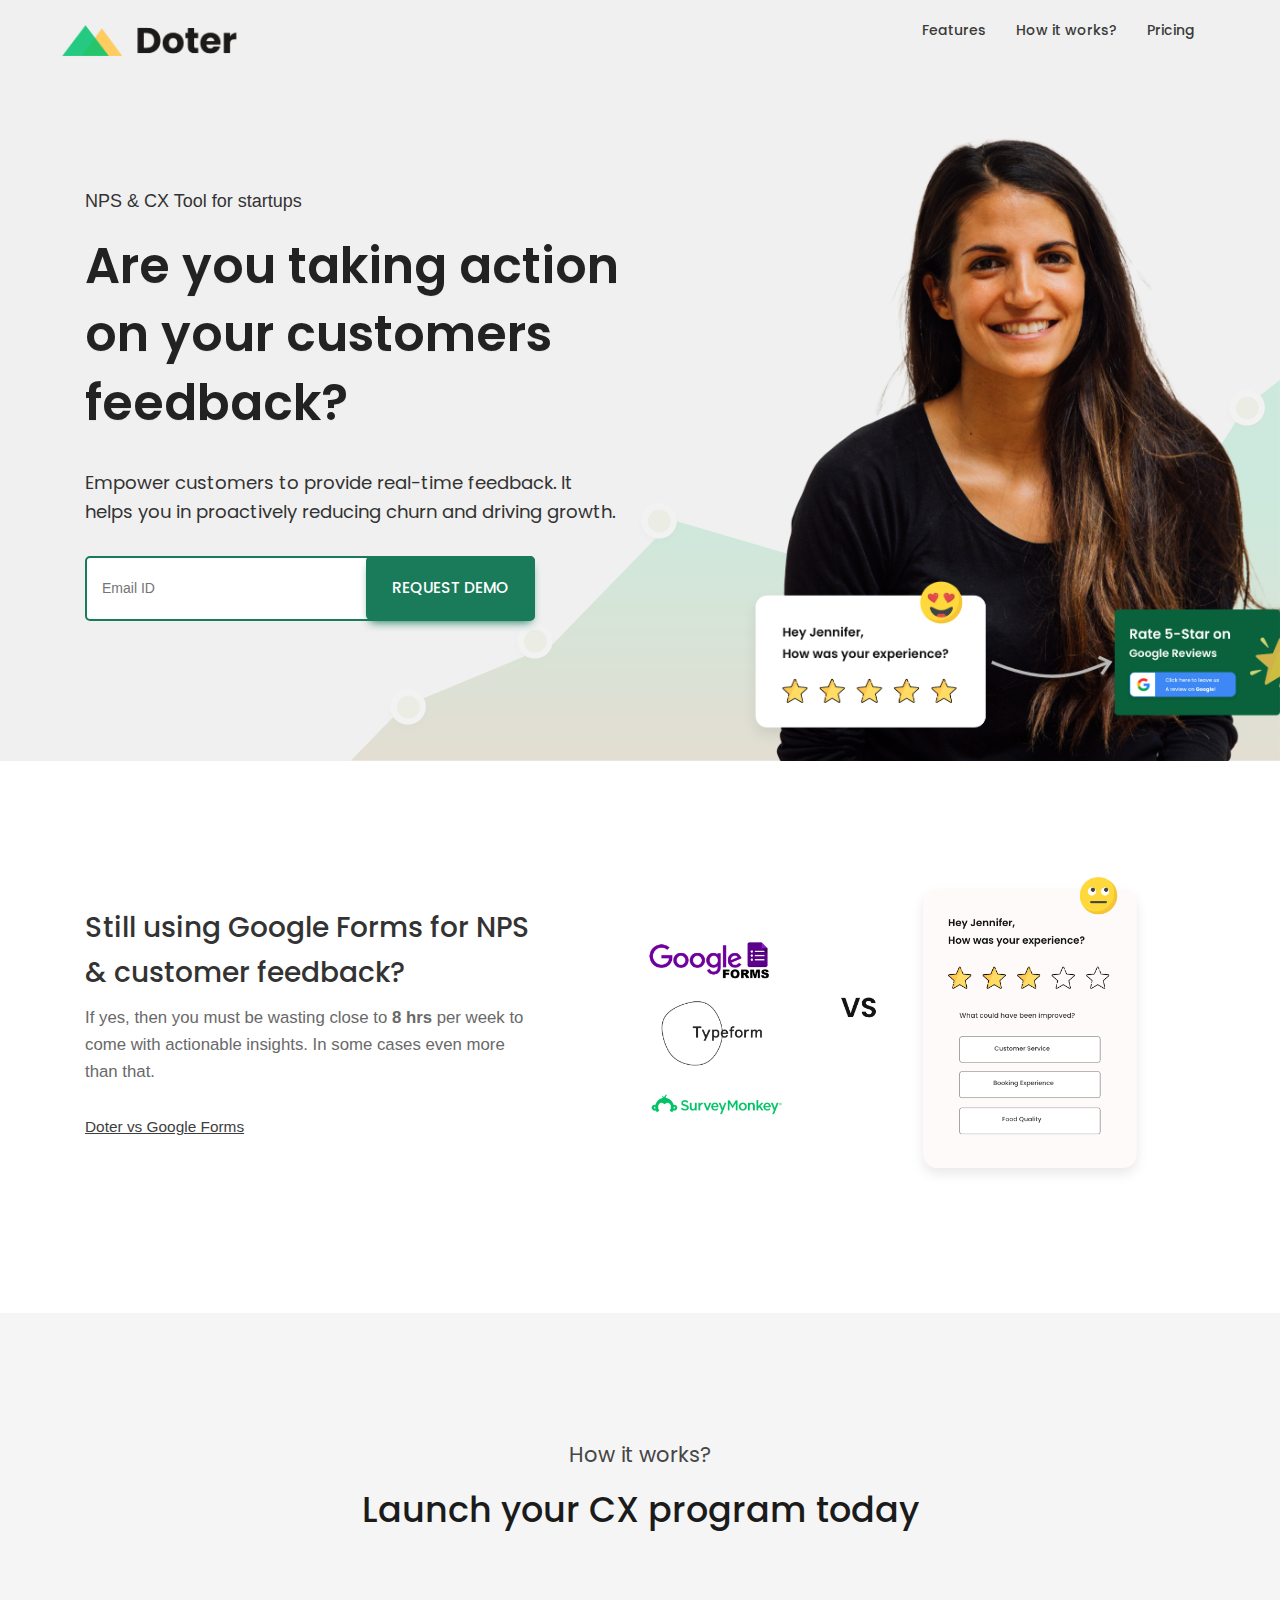
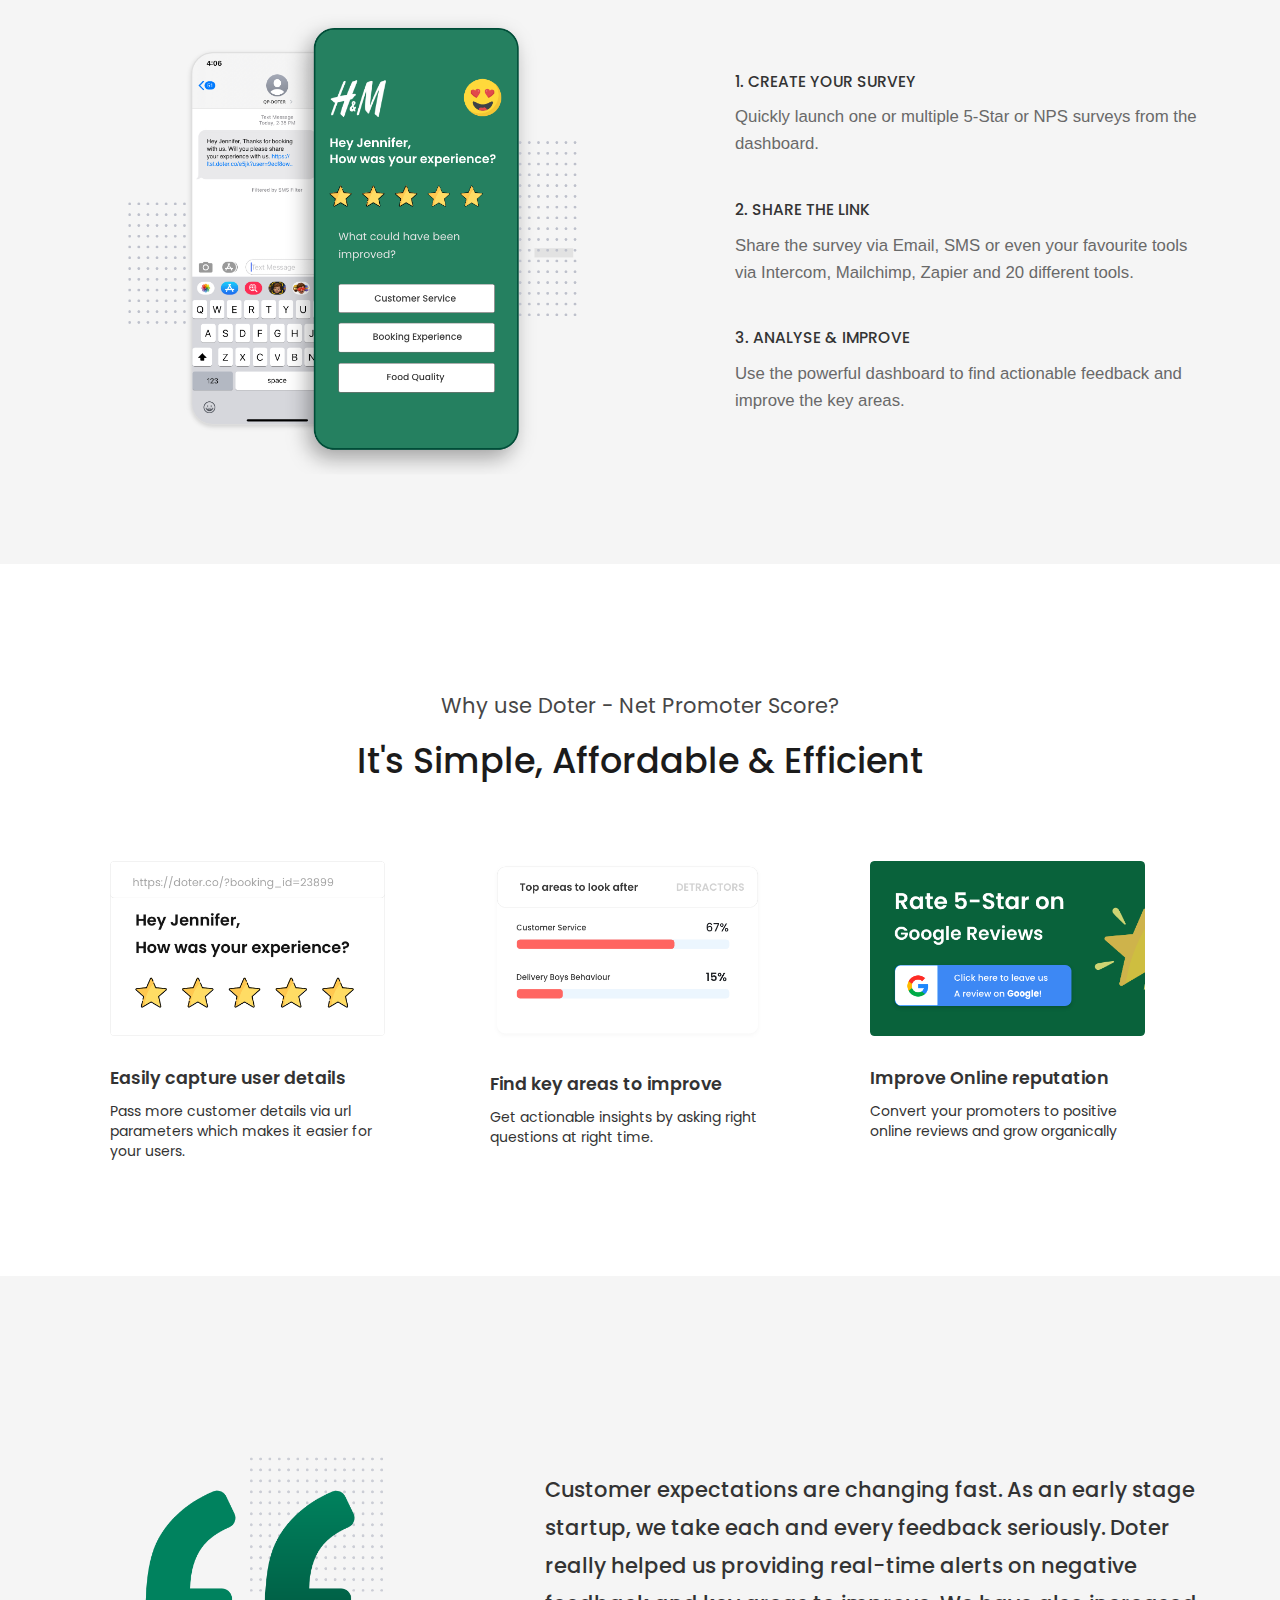
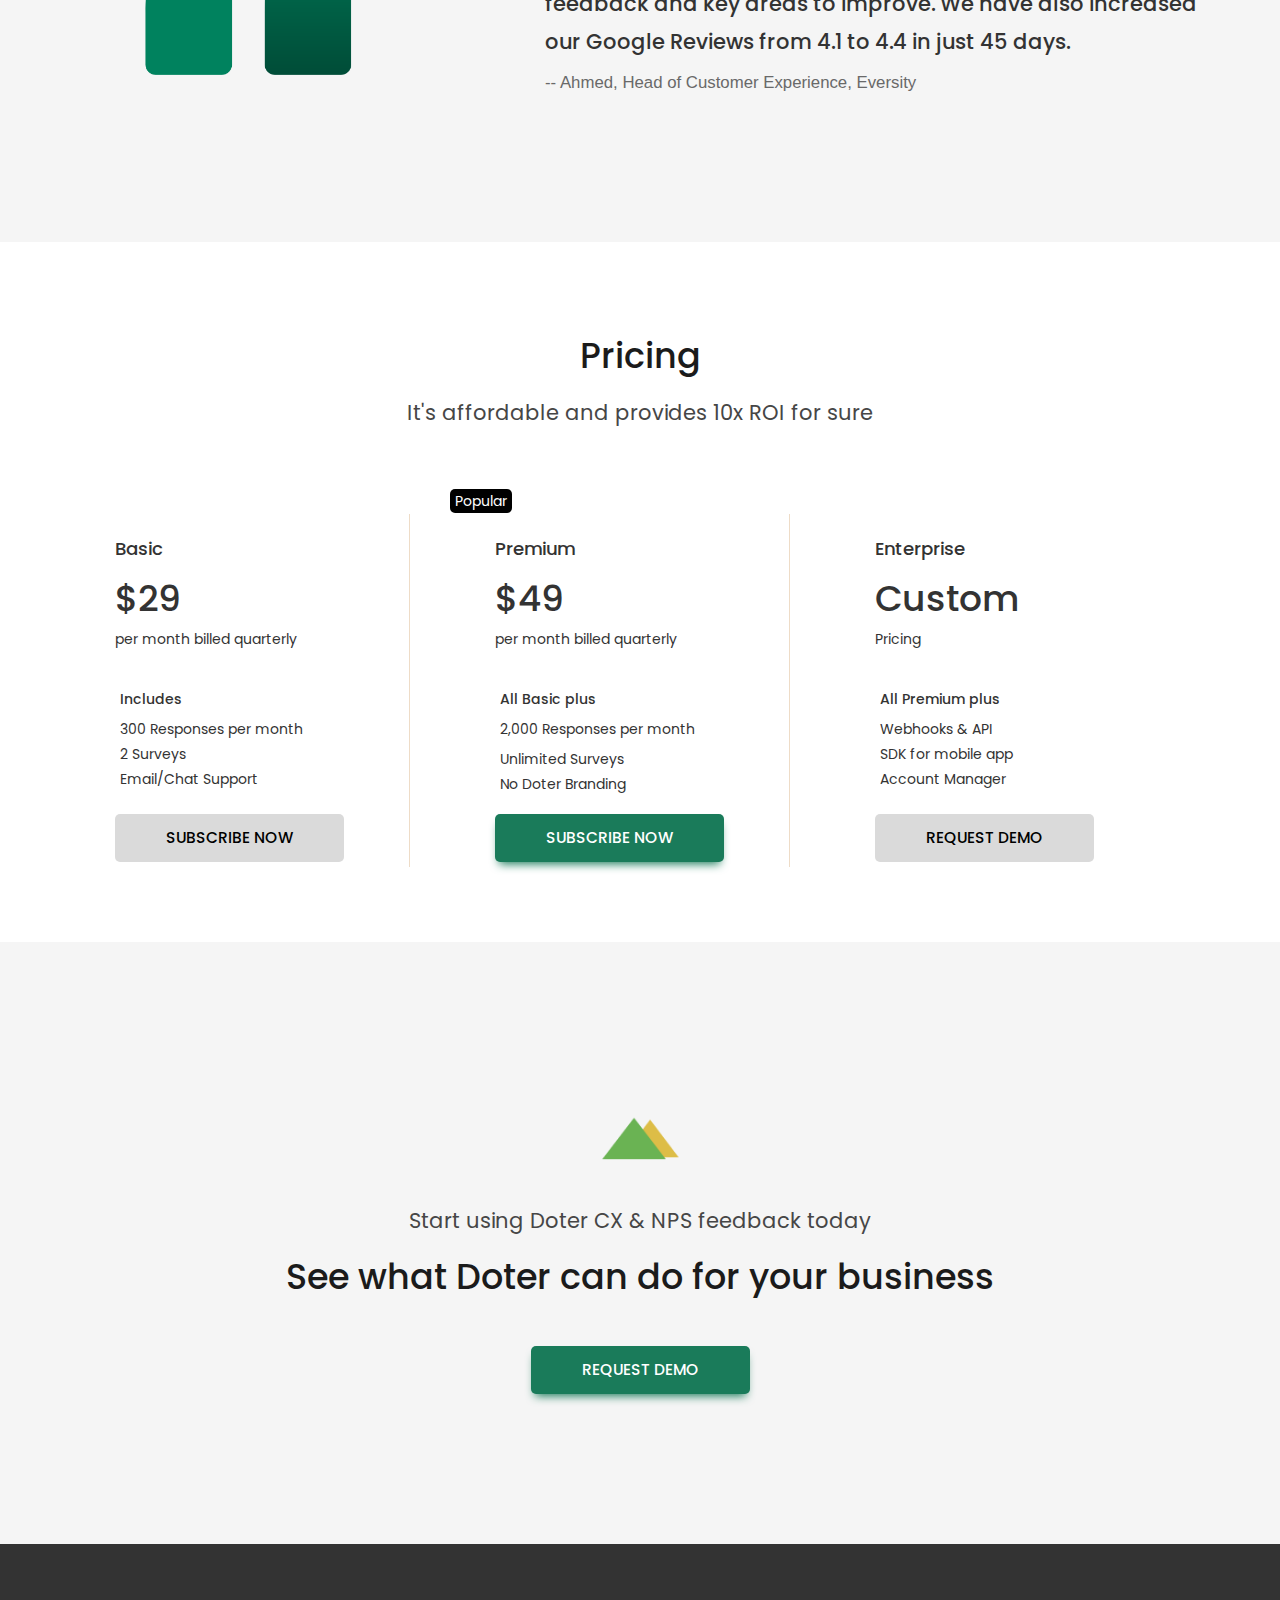
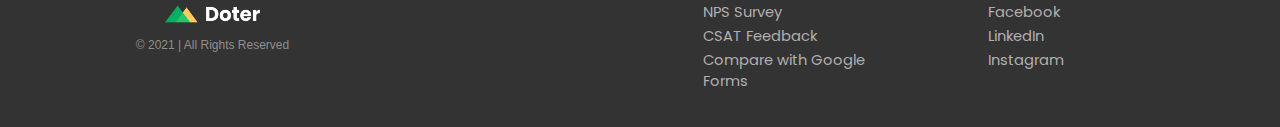
==== commit 27f4976d: "Minor spelling issue" ====
--- a/index.html
+++ b/index.html
@@ -141,7 +141,7 @@
         <div class="col-md-4 mar-t-30">
             <div class="feature">
                 <div class="__img"><img src="img/ft-4.png" alt="Donwload App"> </div>
-                <div class="__name">Easily capature user details</div>
+                <div class="__name">Easily capture user details</div>
                 <p> Pass more customer details via url parameters which makes it easier for your users.</p>
                 <!-- <a href="#request-demo" class="btn-basic mar-t-30">Learn More</a> -->
             </div>
@@ -268,7 +268,7 @@
 		<div class="col-md-3 mar-t-20">
 			<ul class="footer-links">
 				<li><a href="/nps-survey-tool"> NPS Survey </a></li>
-				<li><a href="/csat-tool"> CSAT Feedback </a></li>
+				<li><a href="/csat-feedback"> CSAT Feedback </a></li>
                 <li><a href="/compare-google-form-vs-doter">Compare with Google Forms </a></li>
 			</ul>
 		</div>
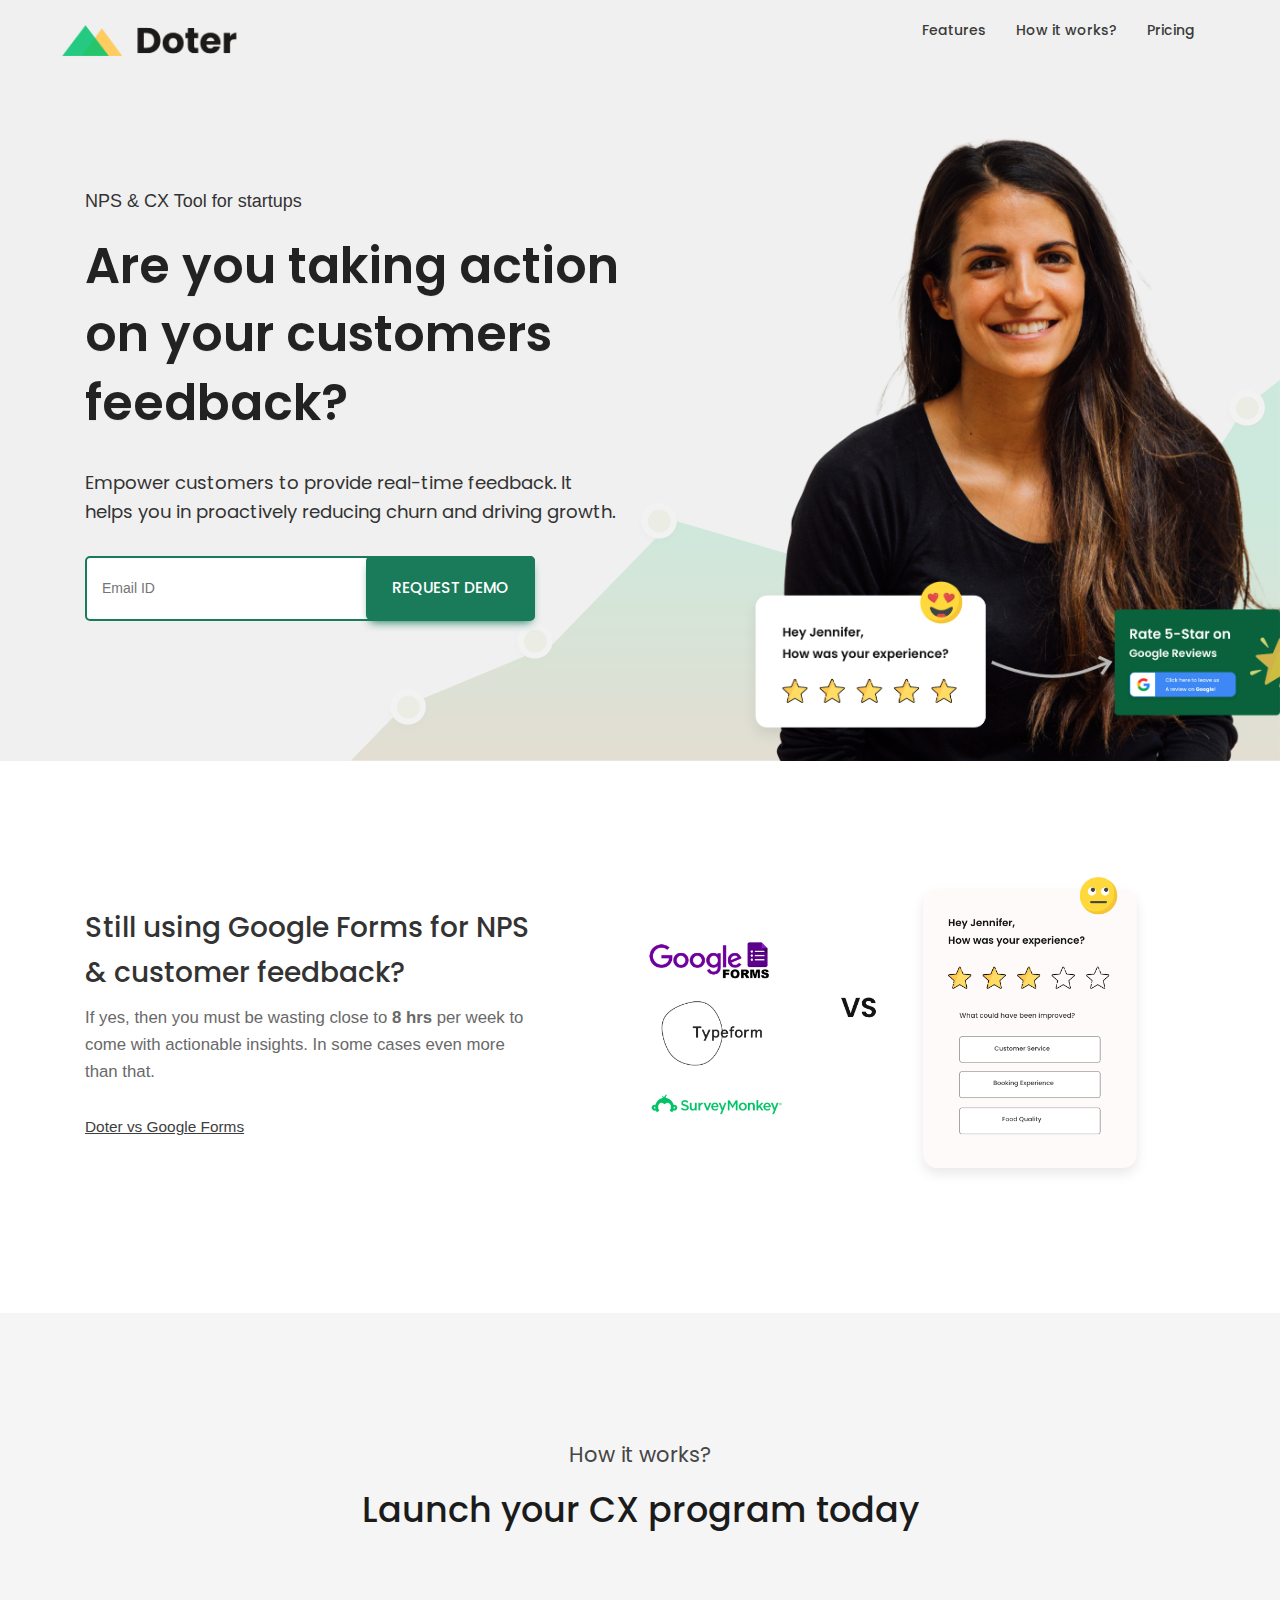
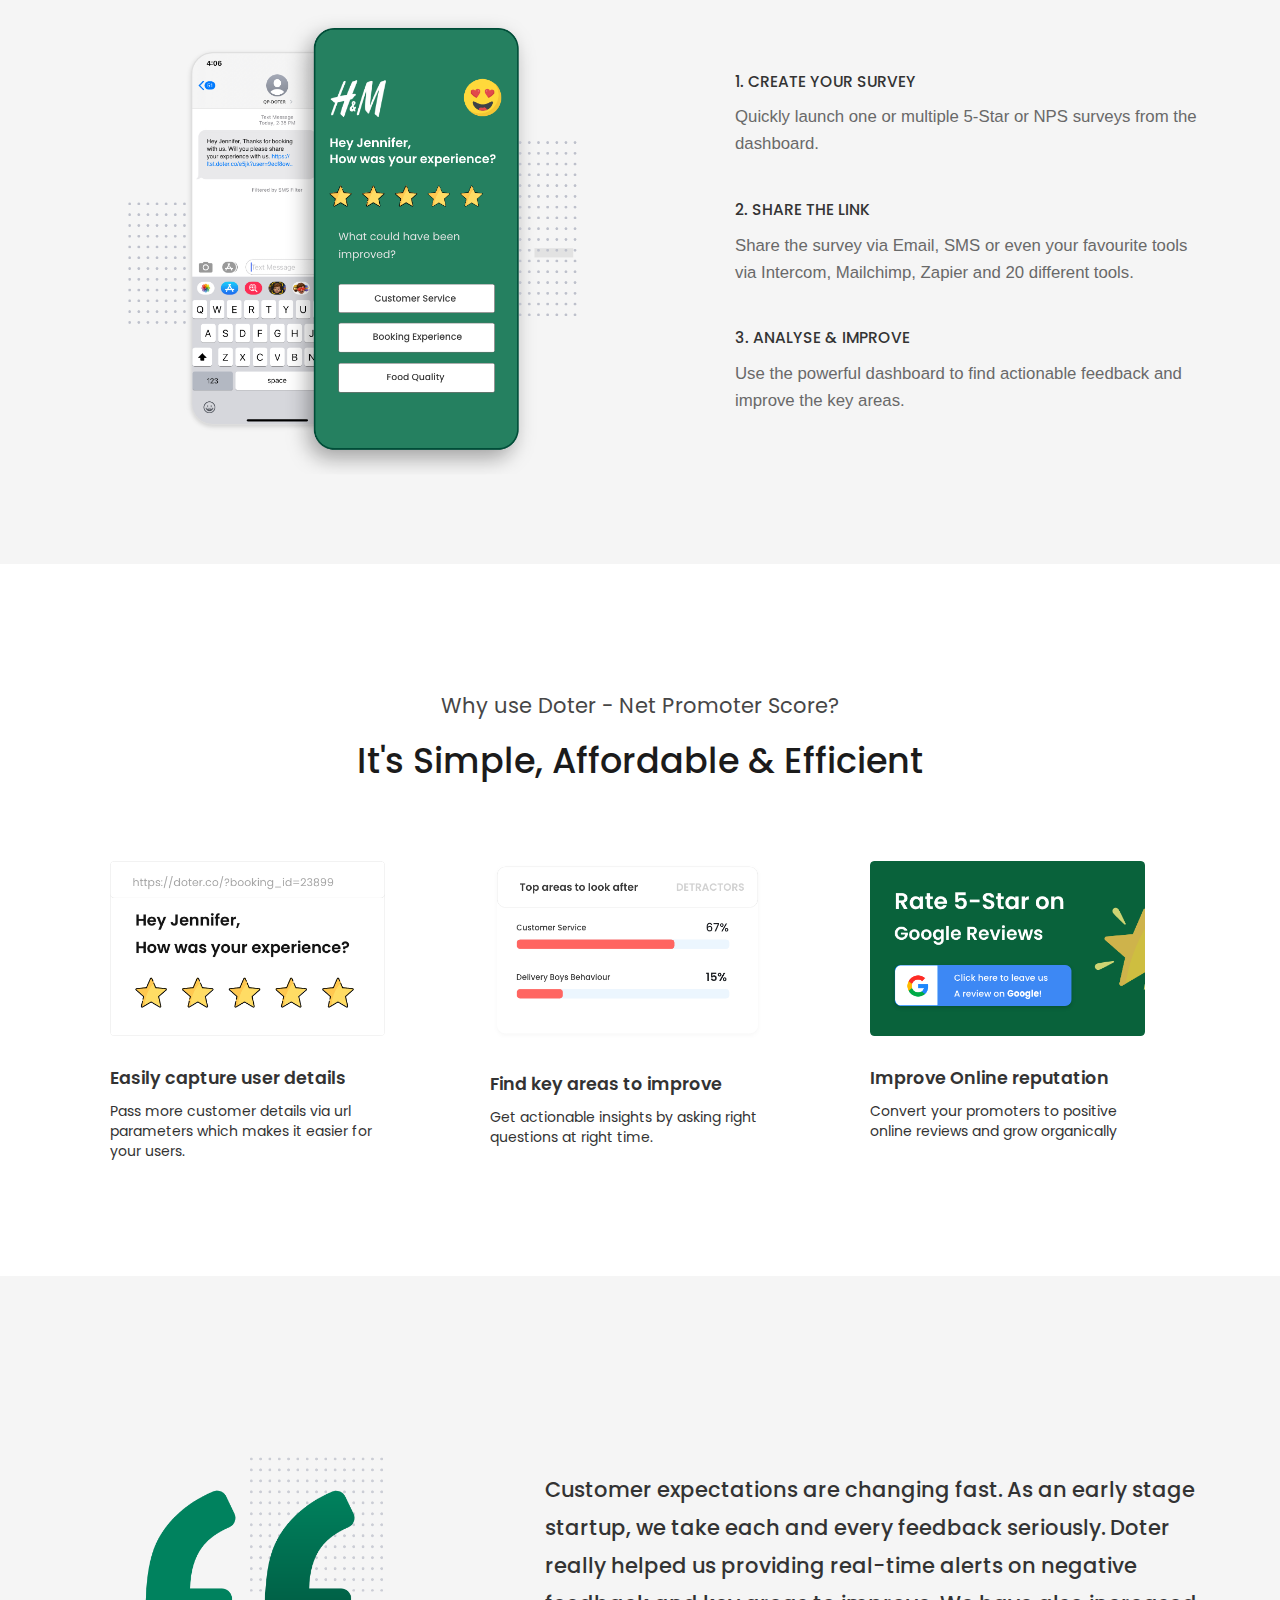
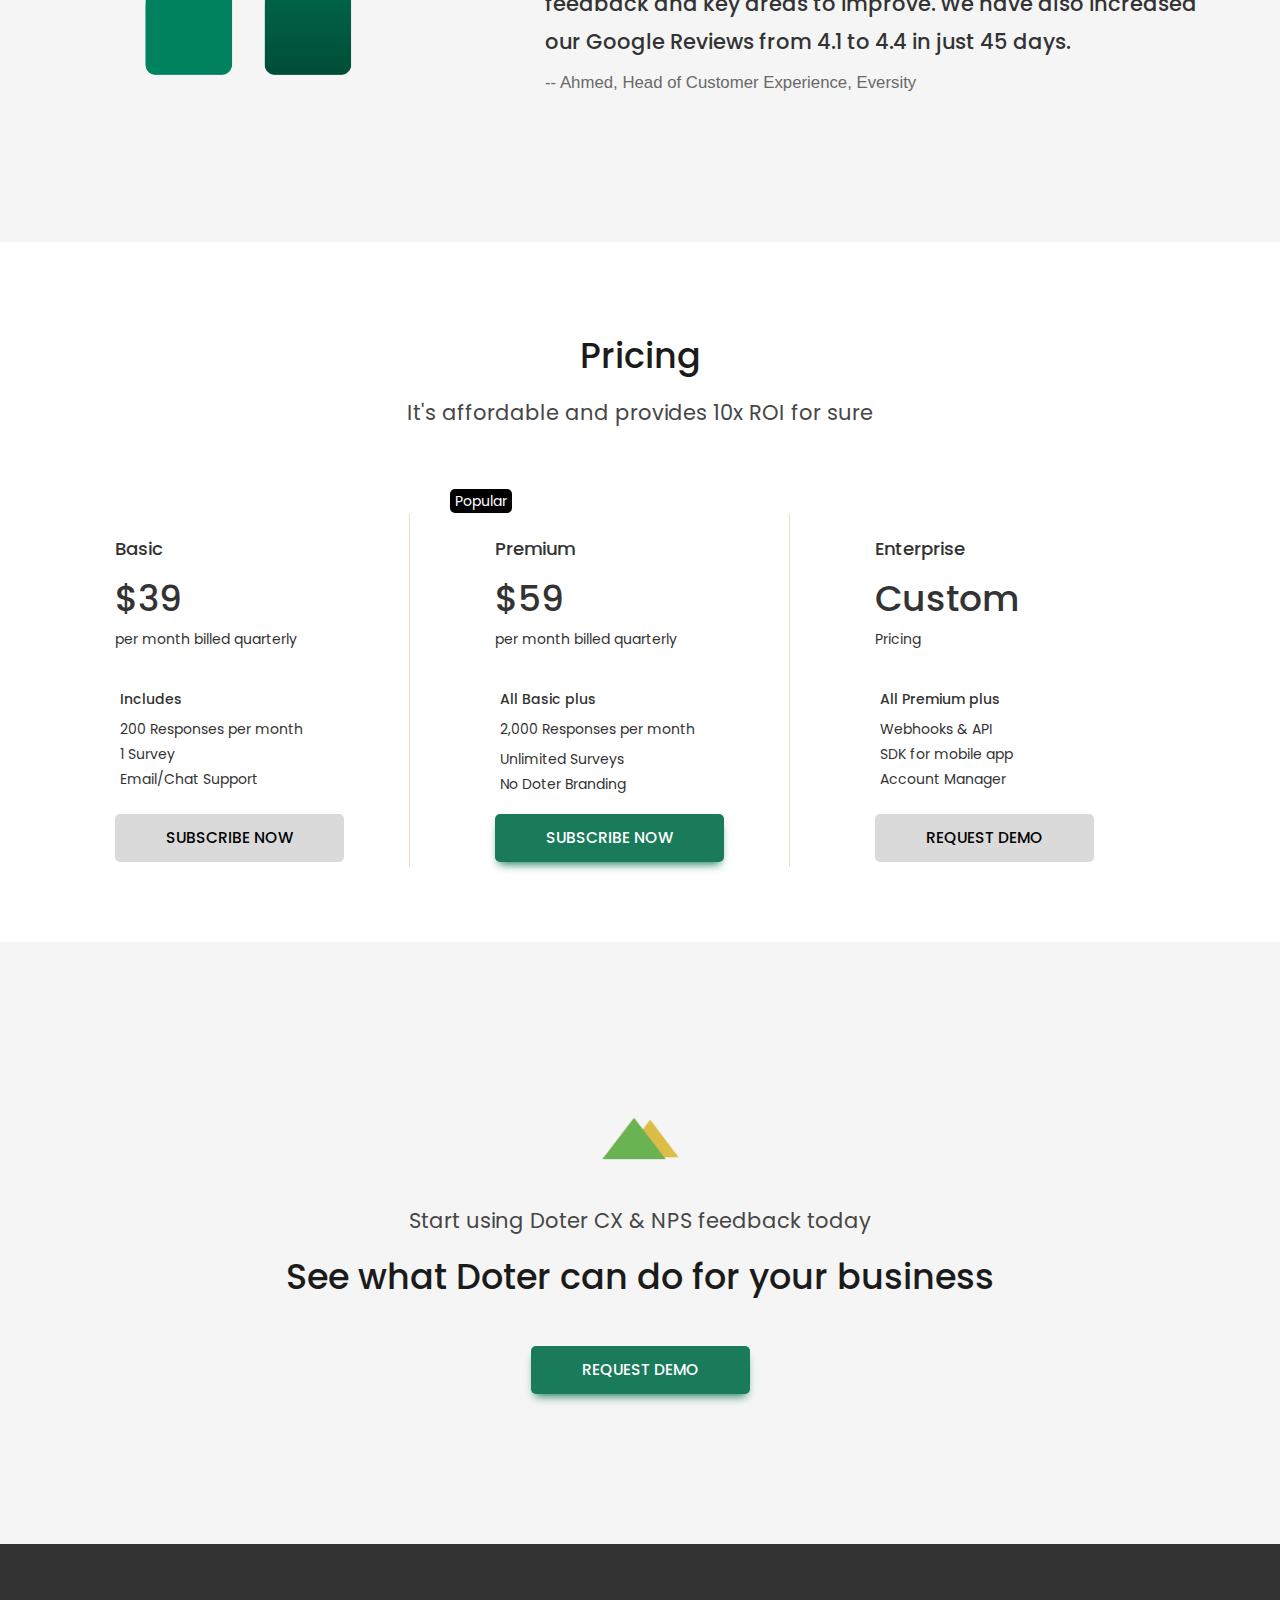
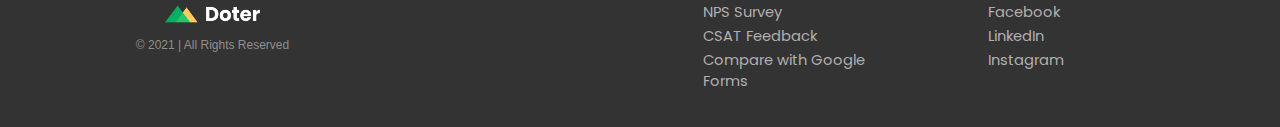
==== commit 705bec11: "Updated the pricing on the website" ====
--- a/index.html
+++ b/index.html
@@ -192,12 +192,12 @@
         <div class="col-md-4 mar-t-30">
             <div class="feature pricing">
                 <h3>Basic</h3>
-                <h1>$29</h1>
+                <h1>$39</h1>
                 <p>per month billed quarterly</p>
                 <ul>
                 	<li class="text-bold"> Includes </li>
-                	<li class="mar-t-10"> 300 Responses per month </li>
-                	<li> 2 Surveys </li>
+                	<li class="mar-t-10"> 200 Responses per month </li>
+                	<li> 1 Survey </li>
                 	<li> Email/Chat Support</li>
                 </ul>	
                 <a class="btn btn-main btn-main-home btn-pricing" href="https://www.paypal.com/webapps/billing/plans/subscribe?plan_id=P-0GB068634M839452TMCMVFAY" target="_blank"> Subscribe Now </a> 
@@ -207,7 +207,7 @@
             <div class="feature pricing">
             	<p class="popular-tag"> Popular </p>
             	<h3>Premium</h3>
-                <h1>$49</h1>
+                <h1>$59</h1>
                 <p>per month billed quarterly</p>
                 <ul>
                 	<li class="text-bold"> All Basic plus </li>
